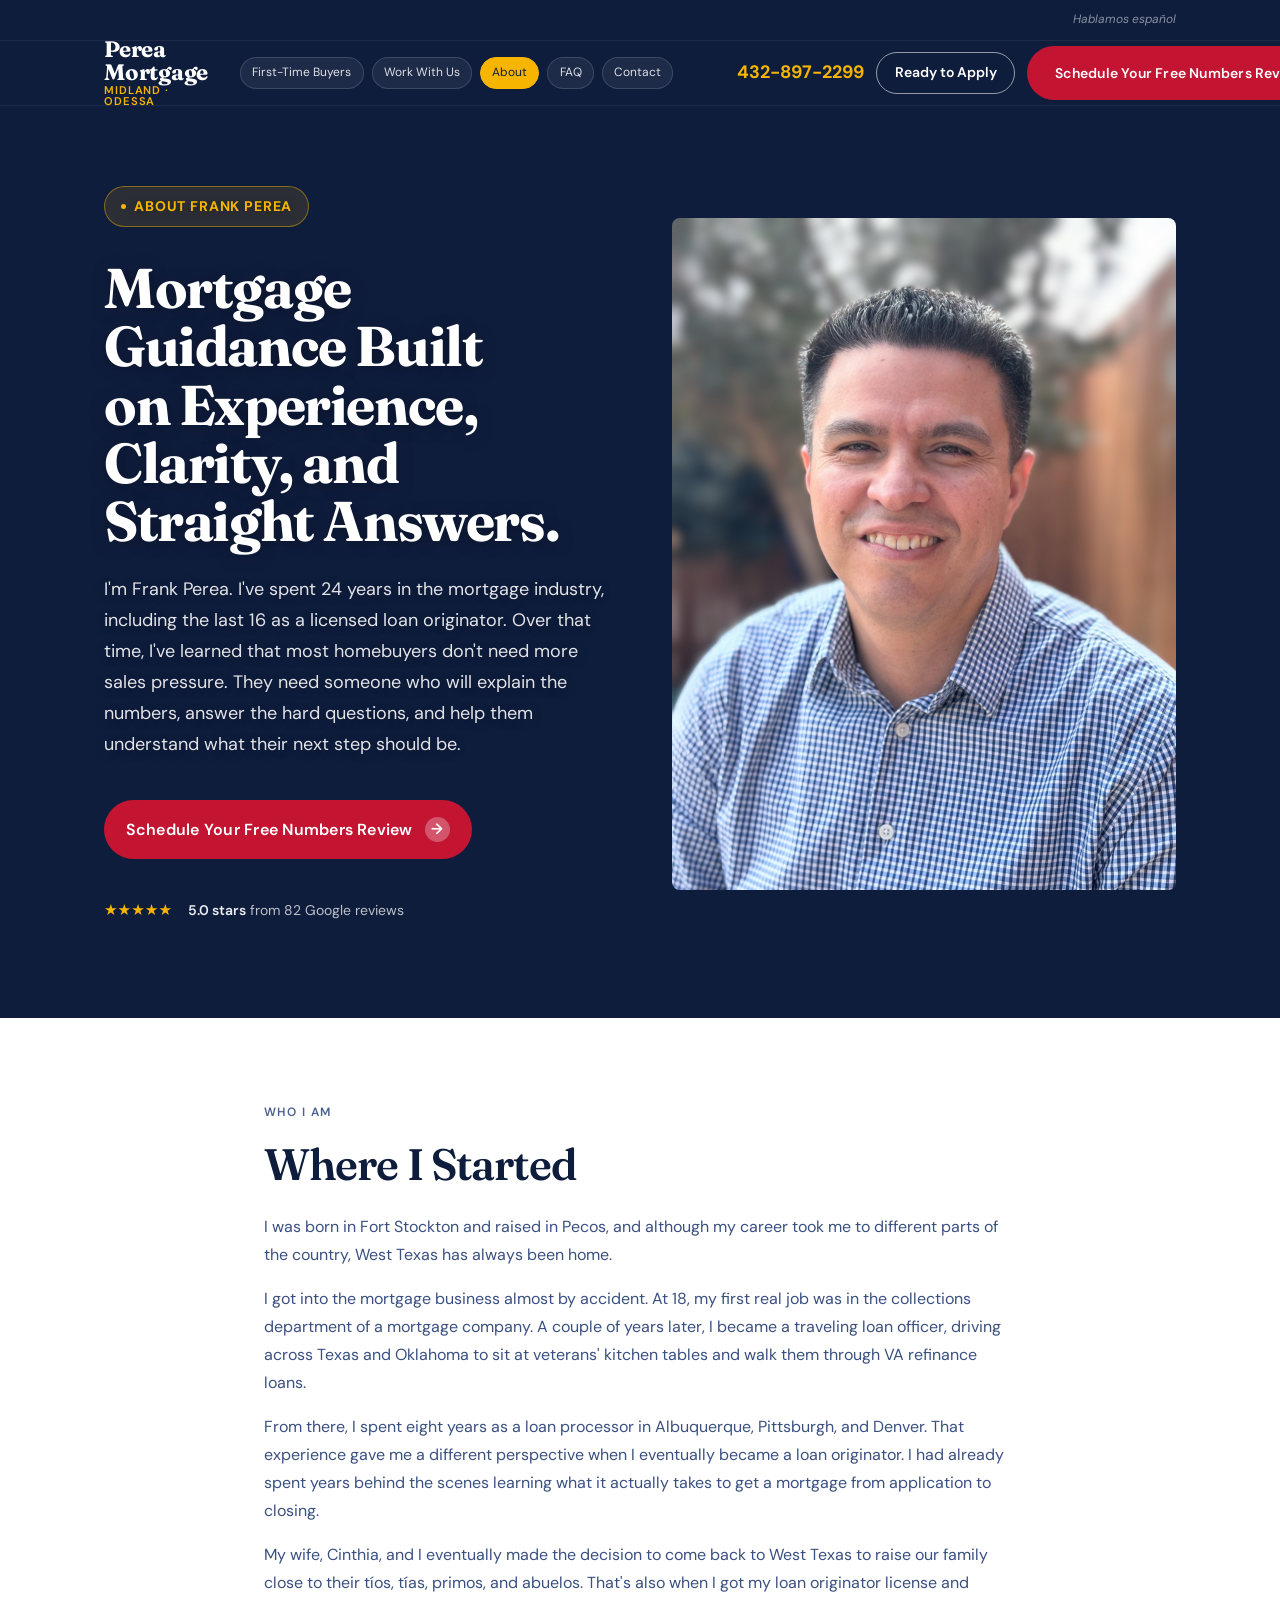
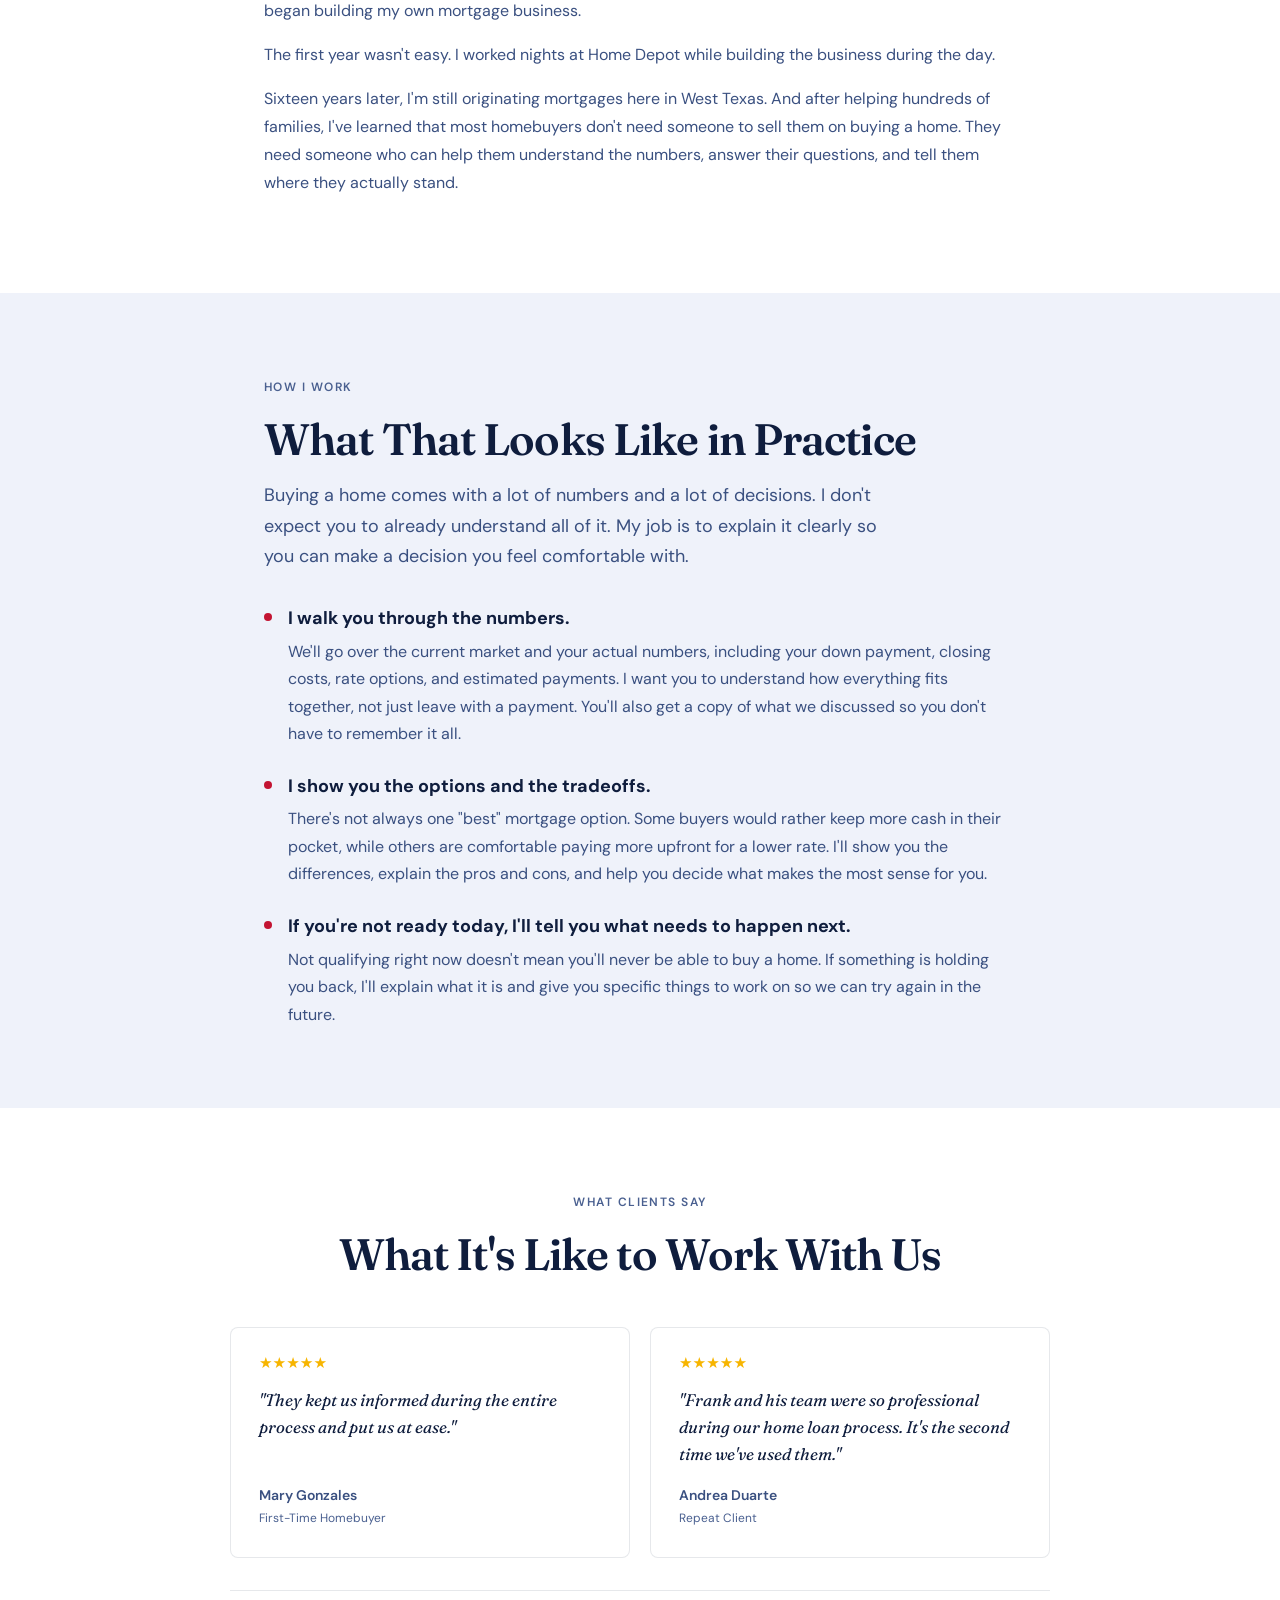
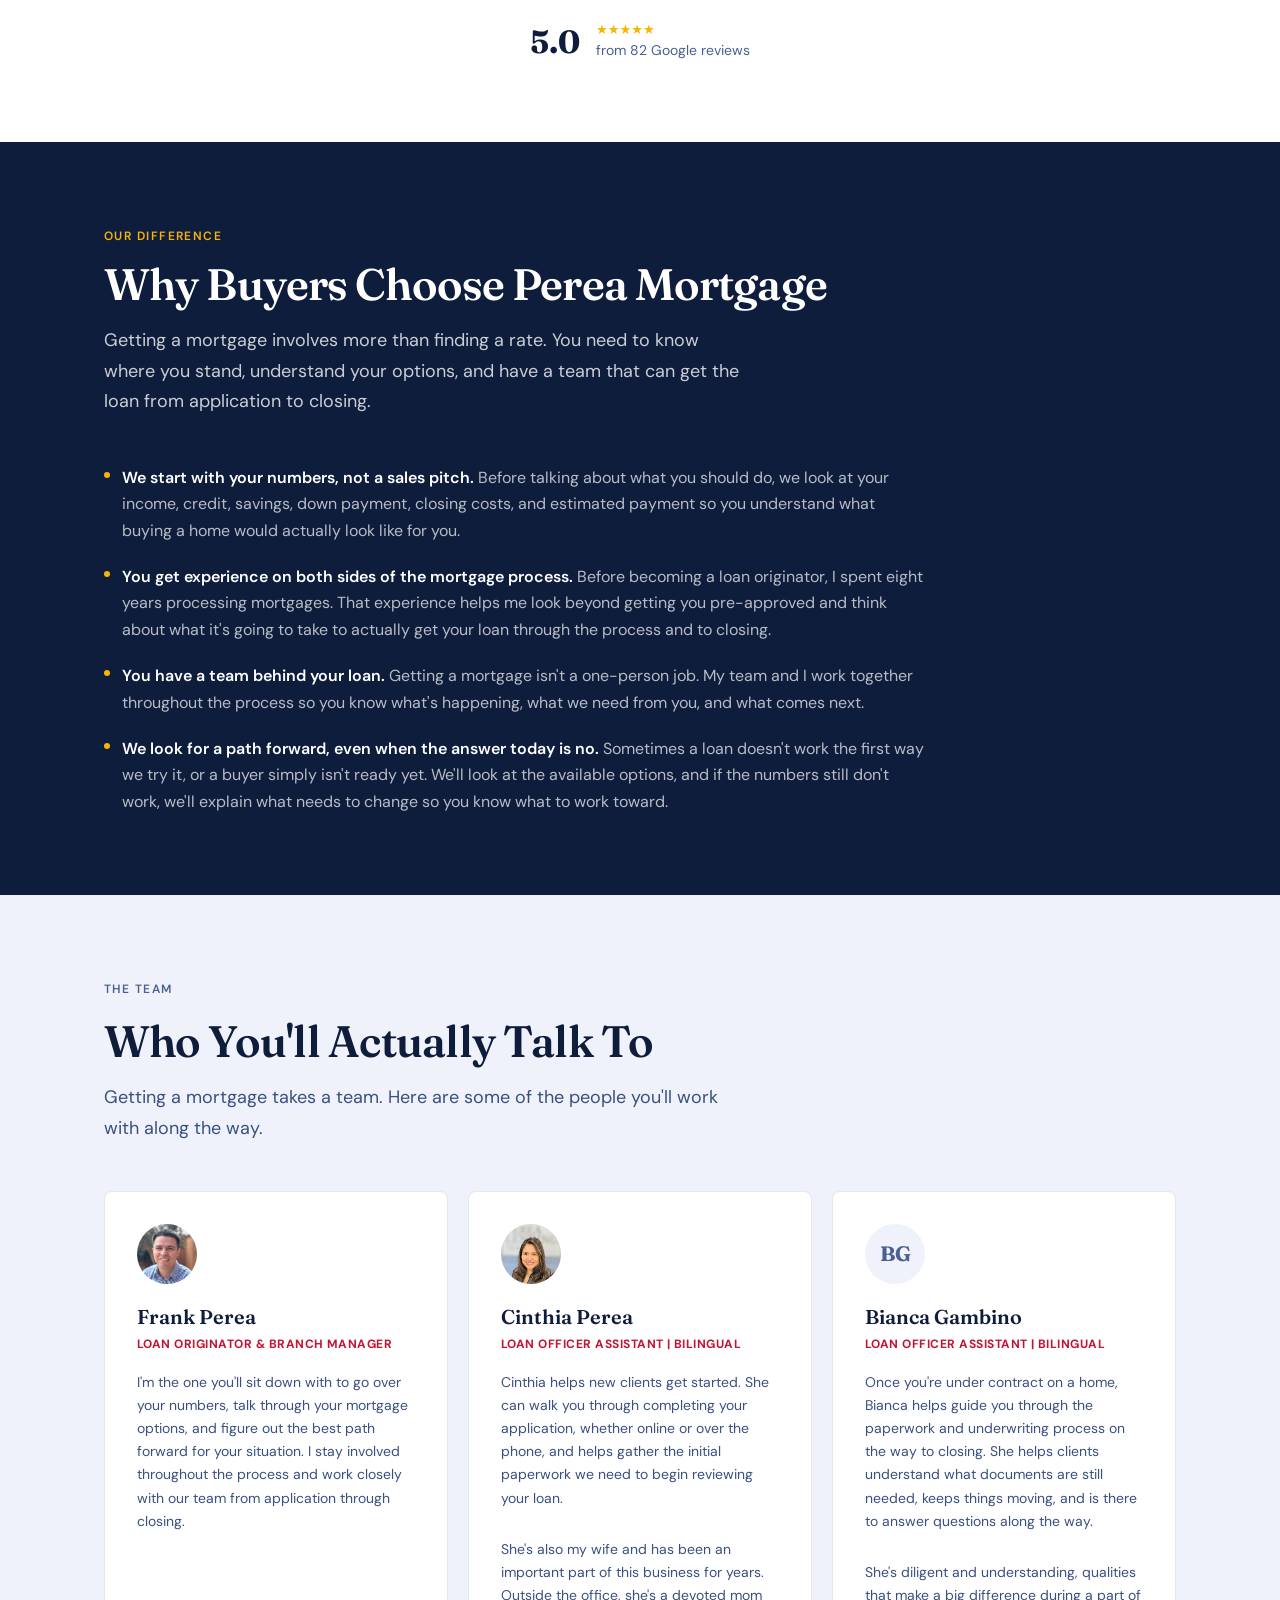
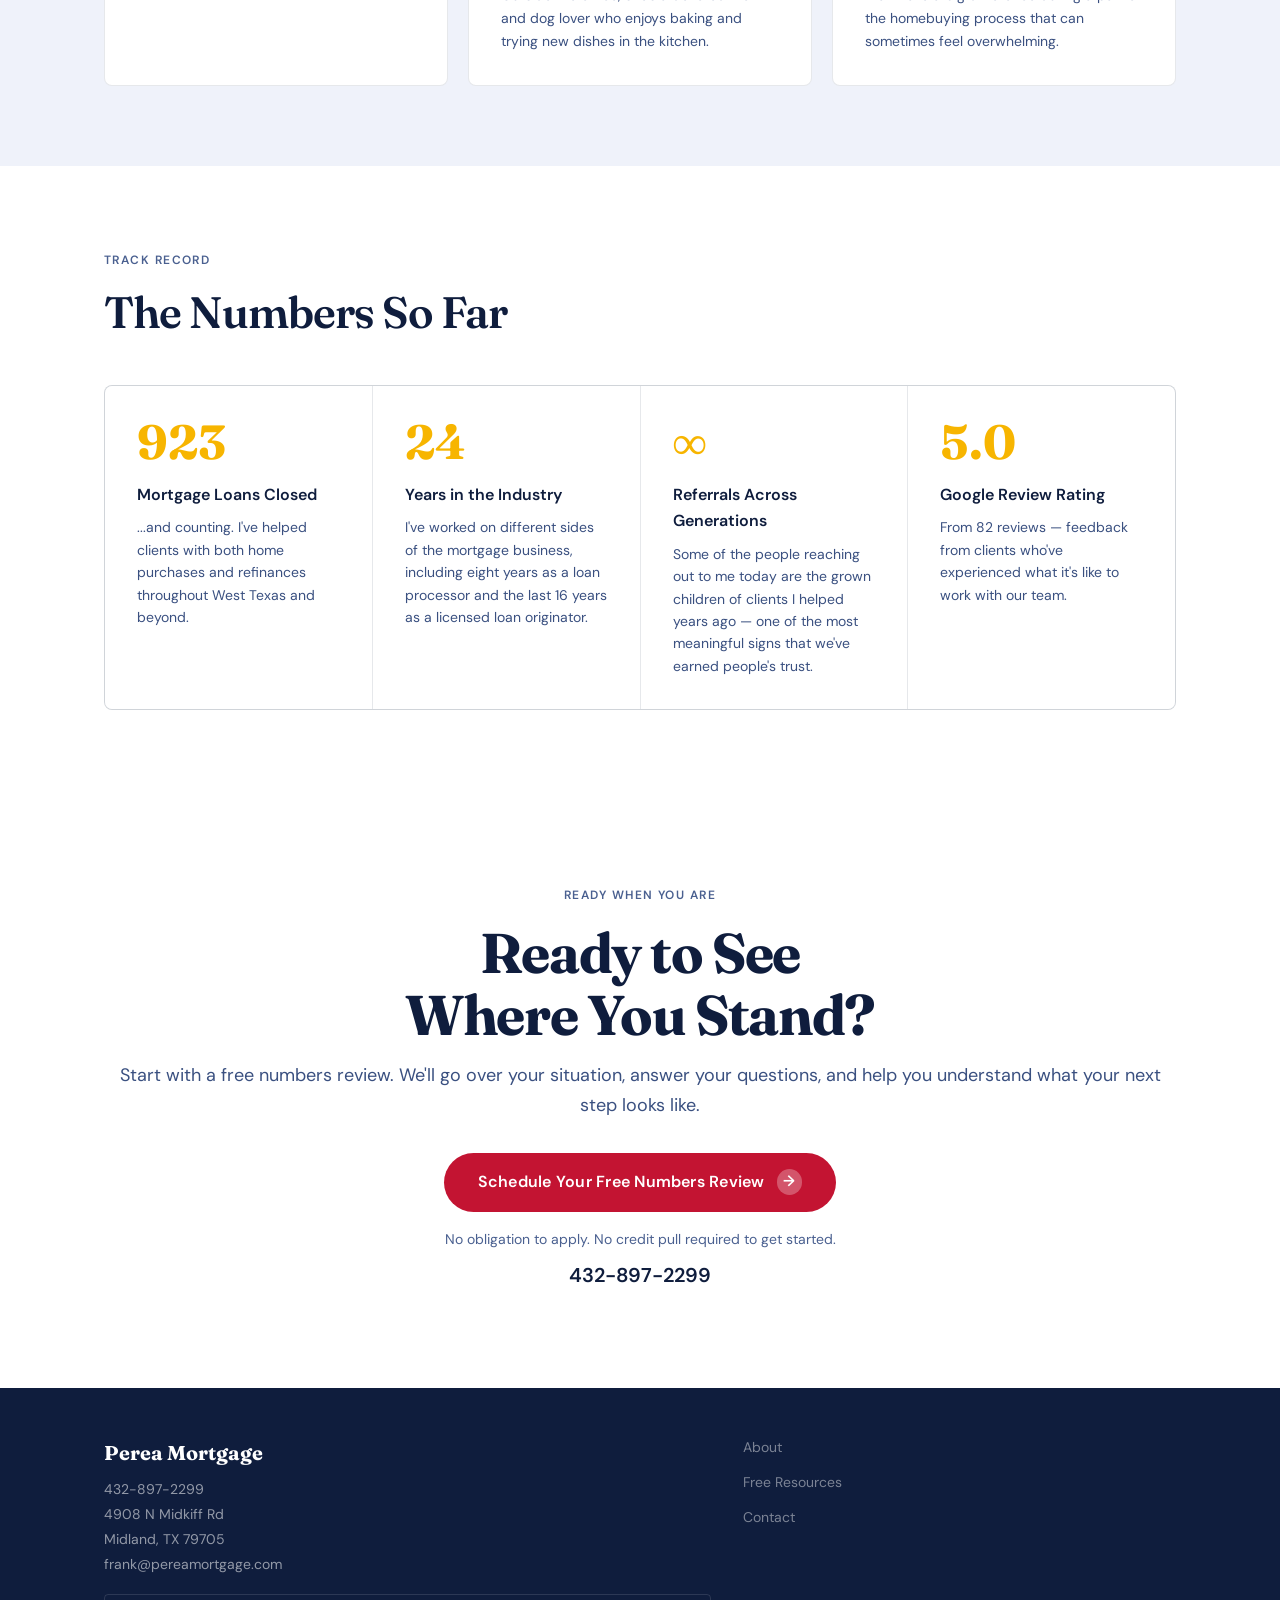
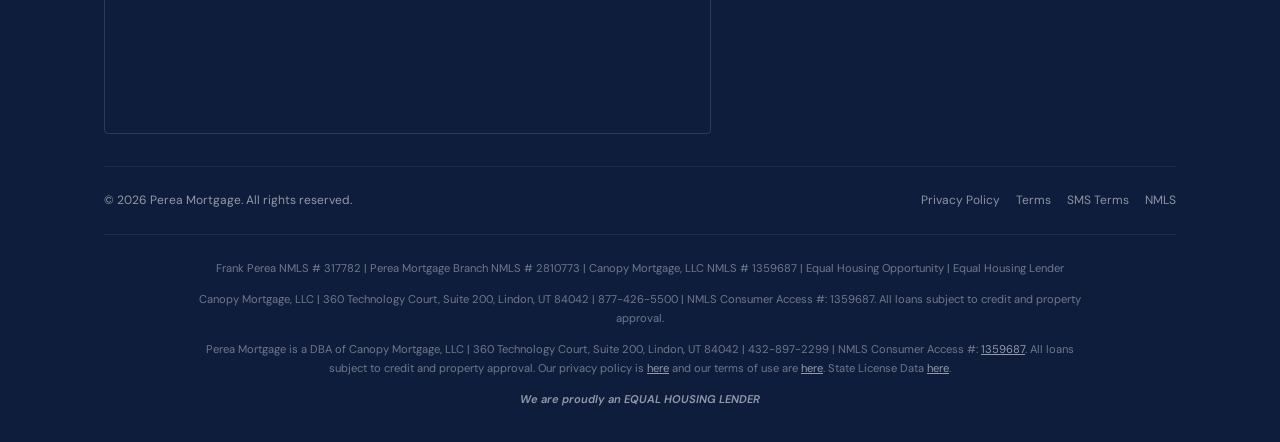
==== about.html @ f3a23421 "Add SMS Terms & Conditions page and footer link Co-Authored-By: Claude Sonnet 5.5 <noreply@anthropic" ====
<!DOCTYPE html>
<html lang="en">
<head>
  <meta charset="UTF-8">
  <meta name="viewport" content="width=device-width, initial-scale=1.0">
  <title>About Frank Perea — Perea Mortgage</title>
  <meta name="description" content="Meet Frank Perea, a West Texas loan originator with 24 years in the mortgage industry, helping first-time buyers understand their numbers and get to closing with confidence.">
  <meta property="og:type" content="website">
  <meta property="og:url" content="https://pereamortgage.com/about">
  <meta property="og:title" content="About Frank Perea — Perea Mortgage">
  <meta property="og:description" content="24 years in the mortgage industry. Meet the team behind Perea Mortgage and how we help West Texas homebuyers understand their numbers.">
  <meta property="og:image" content="https://pereamortgage.com/images/og-image.png">
  <link rel="icon" type="image/svg+xml" href="data:image/svg+xml;utf8,<svg xmlns='http://www.w3.org/2000/svg' viewBox='0 0 100 100'><rect width='100' height='100' rx='18' fill='%230F1D3D'/><text x='50' y='70' font-family='Georgia,serif' font-size='58' font-weight='700' fill='%23F7B500' text-anchor='middle'>P</text></svg>">
  <link rel="preconnect" href="https://fonts.googleapis.com">
  <link rel="preconnect" href="https://fonts.gstatic.com" crossorigin>
  <link href="https://fonts.googleapis.com/css2?family=Fraunces:ital,opsz,wght@0,9..144,400;0,9..144,600;0,9..144,700;1,9..144,300;1,9..144,400;1,9..144,600&family=DM+Sans:ital,opsz,wght@0,9..40,300;0,9..40,400;0,9..40,500;0,9..40,600;1,9..40,300;1,9..40,400&display=swap" rel="stylesheet">
  <link rel="stylesheet" href="styles.css">
</head>
<body>

  <!-- ========================================================
       TOPBAR
  ========================================================= -->
  <div class="topbar">
    <div class="rail topbar__inner">
      <span class="topbar__note">Hablamos español</span>
    </div>
  </div>

  <!-- ========================================================
       NAV
  ========================================================= -->
  <nav class="nav">
    <div class="rail">
      <div class="nav__inner">
        <div class="nav__left">
          <button class="nav__toggle" aria-label="Toggle menu" aria-expanded="false">☰</button>
          <a href="/" class="nav__brand">
            <span class="nav__name">Perea Mortgage</span>
            <span class="nav__tag">Midland · Odessa</span>
          </a>
        </div>
        <div class="nav__links">
          <a href="/#first-time" class="nav__link">First-Time Buyers</a>
          <a href="/#offer"      class="nav__link">Work With Us</a>
          <a href="/about"            class="nav__link" aria-current="page">About</a>
          <a href="/#faq"        class="nav__link">FAQ</a>
          <a href="/#contact"    class="nav__link">Contact</a>
        </div>
        <div class="nav__right">
          <a href="tel:4328972299" class="nav__phone">432-897-2299</a>
          <a href="https://canopymortgage.nanolos.com/loan-application/#/config/start?organization=FrankPerea2549" class="nav__apply" target="_blank" rel="noopener">Ready to Apply</a>
          <a href="/schedule" class="btn btn--primary"><span class="btn__text-full">Schedule Your Free Numbers Review</span><span class="btn__text-short">Schedule Now</span><span class="btn__arrow">→</span></a>
        </div>
      </div>
    </div>
  </nav>

  <!-- ========================================================
       ABOUT HERO
  ========================================================= -->
  <section class="hero">
    <div class="rail">
      <div class="about-grid">
        <div class="hero__inner" style="max-width:none">
          <div class="hero__flag">About Frank Perea</div>
          <h1 class="hero__headline" style="font-size:var(--fs-4xl)">
            Mortgage Guidance Built on Experience, Clarity, and Straight Answers.
          </h1>
          <p class="hero__sub" style="max-width:none">
            I'm Frank Perea. I've spent 24 years in the mortgage industry, including the last 16 as a licensed loan originator. Over that time, I've learned that most homebuyers don't need more sales pressure. They need someone who will explain the numbers, answer the hard questions, and help them understand what their next step should be.
          </p>
          <div class="hero__ctas">
            <a href="/schedule" class="btn btn--primary btn--lg">Schedule Your Free Numbers Review<span class="btn__arrow">→</span></a>
          </div>
          <div class="hero__trust">
            <div class="stars">★★★★★</div>
            <p class="hero__trust-copy"><strong>5.0 stars</strong> from 82 Google reviews</p>
          </div>
        </div>
        <div class="about-photo" style="aspect-ratio:3/4">
          <img src="images/frank-perea.jpg" alt="Frank Perea">
        </div>
      </div>
    </div>
  </section>

  <!-- ========================================================
       SECTION 1: WHERE I STARTED
  ========================================================= -->
  <section class="section">
    <div class="rail rail--narrow">
      <p class="eyebrow" style="margin-bottom:var(--sp-4)">Who I Am</p>
      <h2 class="sec-head" style="margin-bottom:var(--sp-6)">Where I Started</h2>
      <div class="about-text">
        <p>I was born in Fort Stockton and raised in Pecos, and although my career took me to different parts of the country, West Texas has always been home.</p>
        <p>I got into the mortgage business almost by accident. At 18, my first real job was in the collections department of a mortgage company. A couple of years later, I became a traveling loan officer, driving across Texas and Oklahoma to sit at veterans' kitchen tables and walk them through VA refinance loans.</p>
        <p>From there, I spent eight years as a loan processor in Albuquerque, Pittsburgh, and Denver. That experience gave me a different perspective when I eventually became a loan originator. I had already spent years behind the scenes learning what it actually takes to get a mortgage from application to closing.</p>
        <p>My wife, Cinthia, and I eventually made the decision to come back to West Texas to raise our family close to their tíos, tías, primos, and abuelos. That's also when I got my loan originator license and began building my own mortgage business.</p>
        <p>The first year wasn't easy. I worked nights at Home Depot while building the business during the day.</p>
        <p>Sixteen years later, I'm still originating mortgages here in West Texas. And after helping hundreds of families, I've learned that most homebuyers don't need someone to sell them on buying a home. They need someone who can help them understand the numbers, answer their questions, and tell them where they actually stand.</p>
      </div>
    </div>
  </section>

  <!-- ========================================================
       SECTION 2: WHAT THAT LOOKS LIKE IN PRACTICE
  ========================================================= -->
  <section class="section section--alt">
    <div class="rail rail--narrow">
      <p class="eyebrow" style="margin-bottom:var(--sp-4)">How I Work</p>
      <h2 class="sec-head">What That Looks Like in Practice</h2>
      <p class="sec-sub">Buying a home comes with a lot of numbers and a lot of decisions. I don't expect you to already understand all of it. My job is to explain it clearly so you can make a decision you feel comfortable with.</p>
      <div class="value-list">
        <div class="value-item">
          <div class="value-item__dot"></div>
          <div>
            <div class="value-item__title">I walk you through the numbers.</div>
            <p class="value-item__body">We'll go over the current market and your actual numbers, including your down payment, closing costs, rate options, and estimated payments. I want you to understand how everything fits together, not just leave with a payment. You'll also get a copy of what we discussed so you don't have to remember it all.</p>
          </div>
        </div>
        <div class="value-item">
          <div class="value-item__dot"></div>
          <div>
            <div class="value-item__title">I show you the options and the tradeoffs.</div>
            <p class="value-item__body">There's not always one "best" mortgage option. Some buyers would rather keep more cash in their pocket, while others are comfortable paying more upfront for a lower rate. I'll show you the differences, explain the pros and cons, and help you decide what makes the most sense for you.</p>
          </div>
        </div>
        <div class="value-item">
          <div class="value-item__dot"></div>
          <div>
            <div class="value-item__title">If you're not ready today, I'll tell you what needs to happen next.</div>
            <p class="value-item__body">Not qualifying right now doesn't mean you'll never be able to buy a home. If something is holding you back, I'll explain what it is and give you specific things to work on so we can try again in the future.</p>
          </div>
        </div>
      </div>
    </div>
  </section>

  <!-- ========================================================
       SECTION 3: SOCIAL PROOF
  ========================================================= -->
  <section class="section">
    <div class="rail">
      <div class="sec-header" style="text-align:center">
        <p class="eyebrow" style="margin-bottom:var(--sp-4)">What Clients Say</p>
        <h2 class="sec-head">What It's Like to Work With Us</h2>
      </div>
      <div class="reviews-grid" style="grid-template-columns:repeat(2,1fr); max-width:820px; margin:0 auto;">
        <div class="review-card">
          <div class="stars">★★★★★</div>
          <p class="review-card__quote">"They kept us informed during the entire process and put us at ease."</p>
          <div>
            <div class="review-card__name">Mary Gonzales</div>
            <div class="review-card__role">First-Time Homebuyer</div>
          </div>
        </div>
        <div class="review-card">
          <div class="stars">★★★★★</div>
          <p class="review-card__quote">"Frank and his team were so professional during our home loan process. It's the second time we've used them."</p>
          <div>
            <div class="review-card__name">Andrea Duarte</div>
            <div class="review-card__role">Repeat Client</div>
          </div>
        </div>
      </div>
      <div class="reviews-footer" style="justify-content:center; max-width:820px; margin-left:auto; margin-right:auto;">
        <div class="reviews-score">5.0</div>
        <div>
          <div class="stars" style="margin-bottom:3px;font-size:.82rem">★★★★★</div>
          <div class="reviews-label">from 82 Google reviews</div>
        </div>
      </div>
    </div>
  </section>

  <!-- ========================================================
       SECTION 4: WHY BUYERS CHOOSE PEREA MORTGAGE
  ========================================================= -->
  <section class="section section--deep">
    <div class="rail">
      <div class="sec-header">
        <p class="eyebrow eyebrow--gold" style="margin-bottom:var(--sp-3)">Our Difference</p>
        <h2 class="sec-head sec-head--light">Why Buyers Choose Perea Mortgage</h2>
        <p class="sec-sub sec-sub--light">Getting a mortgage involves more than finding a rate. You need to know where you stand, understand your options, and have a team that can get the loan from application to closing.</p>
      </div>
      <div class="gitems" style="max-width:820px">
        <div class="gitem">
          <div class="gitem__dot"></div>
          <p class="gitem__text"><strong>We start with your numbers, not a sales pitch.</strong> Before talking about what you should do, we look at your income, credit, savings, down payment, closing costs, and estimated payment so you understand what buying a home would actually look like for you.</p>
        </div>
        <div class="gitem">
          <div class="gitem__dot"></div>
          <p class="gitem__text"><strong>You get experience on both sides of the mortgage process.</strong> Before becoming a loan originator, I spent eight years processing mortgages. That experience helps me look beyond getting you pre-approved and think about what it's going to take to actually get your loan through the process and to closing.</p>
        </div>
        <div class="gitem">
          <div class="gitem__dot"></div>
          <p class="gitem__text"><strong>You have a team behind your loan.</strong> Getting a mortgage isn't a one-person job. My team and I work together throughout the process so you know what's happening, what we need from you, and what comes next.</p>
        </div>
        <div class="gitem">
          <div class="gitem__dot"></div>
          <p class="gitem__text"><strong>We look for a path forward, even when the answer today is no.</strong> Sometimes a loan doesn't work the first way we try it, or a buyer simply isn't ready yet. We'll look at the available options, and if the numbers still don't work, we'll explain what needs to change so you know what to work toward.</p>
        </div>
      </div>
    </div>
  </section>

  <!-- ========================================================
       SECTION 5: MEET THE TEAM
  ========================================================= -->
  <section class="section section--alt">
    <div class="rail">
      <div class="sec-header">
        <p class="eyebrow" style="margin-bottom:var(--sp-4)">The Team</p>
        <h2 class="sec-head">Who You'll Actually Talk To</h2>
        <p class="sec-sub">Getting a mortgage takes a team. Here are some of the people you'll work with along the way.</p>
      </div>
      <div class="team-grid">
        <div class="team-card">
          <div class="team-avatar"><img src="images/frank-perea.jpg" alt="Frank Perea"></div>
          <div>
            <div class="team-card__name">Frank Perea</div>
            <div class="team-card__role">Loan Originator &amp; Branch Manager</div>
          </div>
          <p class="team-card__bio">I'm the one you'll sit down with to go over your numbers, talk through your mortgage options, and figure out the best path forward for your situation. I stay involved throughout the process and work closely with our team from application through closing.</p>
        </div>
        <div class="team-card">
          <div class="team-avatar"><img src="images/cinthia-perea.jpg" alt="Cinthia Perea"></div>
          <div>
            <div class="team-card__name">Cinthia Perea</div>
            <div class="team-card__role">Loan Officer Assistant | Bilingual</div>
          </div>
          <p class="team-card__bio">Cinthia helps new clients get started. She can walk you through completing your application, whether online or over the phone, and helps gather the initial paperwork we need to begin reviewing your loan.</p>
          <p class="team-card__bio">She's also my wife and has been an important part of this business for years. Outside the office, she's a devoted mom and dog lover who enjoys baking and trying new dishes in the kitchen.</p>
        </div>
        <div class="team-card">
          <div class="team-avatar">BG</div>
          <div>
            <div class="team-card__name">Bianca Gambino</div>
            <div class="team-card__role">Loan Officer Assistant | Bilingual</div>
          </div>
          <p class="team-card__bio">Once you're under contract on a home, Bianca helps guide you through the paperwork and underwriting process on the way to closing. She helps clients understand what documents are still needed, keeps things moving, and is there to answer questions along the way.</p>
          <p class="team-card__bio">She's diligent and understanding, qualities that make a big difference during a part of the homebuying process that can sometimes feel overwhelming.</p>
        </div>
      </div>
    </div>
  </section>

  <!-- ========================================================
       SECTION 6: THE NUMBERS SO FAR
  ========================================================= -->
  <section class="section">
    <div class="rail">
      <div class="sec-header">
        <p class="eyebrow" style="margin-bottom:var(--sp-4)">Track Record</p>
        <h2 class="sec-head">The Numbers So Far</h2>
      </div>
      <div class="benefits-grid benefits-grid--4">
        <div class="benefit">
          <div class="benefit__num">923</div>
          <h3 class="benefit__title">Mortgage Loans Closed</h3>
          <p class="benefit__body">...and counting. I've helped clients with both home purchases and refinances throughout West Texas and beyond.</p>
        </div>
        <div class="benefit">
          <div class="benefit__num">24</div>
          <h3 class="benefit__title">Years in the Industry</h3>
          <p class="benefit__body">I've worked on different sides of the mortgage business, including eight years as a loan processor and the last 16 years as a licensed loan originator.</p>
        </div>
        <div class="benefit">
          <div class="benefit__num">∞</div>
          <h3 class="benefit__title">Referrals Across Generations</h3>
          <p class="benefit__body">Some of the people reaching out to me today are the grown children of clients I helped years ago — one of the most meaningful signs that we've earned people's trust.</p>
        </div>
        <div class="benefit">
          <div class="benefit__num">5.0</div>
          <h3 class="benefit__title">Google Review Rating</h3>
          <p class="benefit__body">From 82 reviews — feedback from clients who've experienced what it's like to work with our team.</p>
        </div>
      </div>
    </div>
  </section>

  <!-- ========================================================
       FINAL CTA
  ========================================================= -->
  <section class="final-cta" id="schedule">
    <div class="rail">
      <p class="eyebrow" style="margin-bottom:var(--sp-4);display:block;text-align:center">Ready When You Are</p>
      <h2 class="final-cta__head">Ready to See Where You Stand?</h2>
      <p class="final-cta__sub">Start with a free numbers review. We'll go over your situation, answer your questions, and help you understand what your next step looks like.</p>
      <a href="/schedule" class="btn btn--primary btn--lg">Schedule Your Free Numbers Review<span class="btn__arrow">→</span></a>
      <p class="final-cta__note">No obligation to apply. No credit pull required to get started.</p>
      <a href="tel:4328972299" class="final-cta__phone">432-897-2299</a>
    </div>
  </section>

  <!-- ========================================================
       FOOTER
  ========================================================= -->
  <footer class="footer" id="contact">
    <div class="rail">
      <div class="footer__top">
        <div>
          <div class="footer__logo">Perea Mortgage</div>
          <div class="footer__addr">
            <a href="tel:4328972299">432-897-2299</a><br>
            4908 N Midkiff Rd<br>
            Midland, TX 79705<br>
            <a href="mailto:frank@pereamortgage.com">frank@pereamortgage.com</a>
          </div>
          <div class="footer__map">
            <iframe src="https://www.google.com/maps/embed?pb=!1m18!1m12!1m3!1d3382.100028669285!2d-102.1306237!3d32.0394838!2m3!1f0!2f0!3f0!3m2!1i1024!2i768!4f13.1!3m3!1m2!1s0x86fbd9a359187da5%3A0xdb8682e7aff780e2!2sPerea%20Mortgage!5e0!3m2!1sen!2sus!4v1789484237851!5m2!1sen!2sus" loading="lazy" referrerpolicy="no-referrer-when-downgrade" title="Perea Mortgage office location"></iframe>
          </div>
        </div>
        <div class="footer__links">
          <a href="/about"            class="footer__link">About</a>
          <a href="/#worksheet"  class="footer__link">Free Resources</a>
          <a href="/#contact"    class="footer__link">Contact</a>
        </div>
      </div>
      <div class="footer__bottom">
        <p class="footer__copy">© 2026 Perea Mortgage. All rights reserved.</p>
        <div class="footer__legal">
          <a href="https://www.canopymortgage.com/privacy-policy/" target="_blank" rel="noopener">Privacy Policy</a>
          <a href="https://canopymortgage.com/terms-of-use/" target="_blank" rel="noopener">Terms</a>
          <a href="/sms-terms">SMS Terms</a>
          <a href="http://www.nmlsconsumeraccess.org/EntityDetails.aspx/COMPANY/1359687" target="_blank" rel="noopener">NMLS</a>
        </div>
      </div>
      <div class="footer__disclosure">
        <p>Frank Perea NMLS # 317782 | Perea Mortgage Branch NMLS # 2810773 | Canopy Mortgage, LLC NMLS # 1359687 | Equal Housing Opportunity | Equal Housing Lender</p>
        <p>Canopy Mortgage, LLC | 360 Technology Court, Suite 200, Lindon, UT 84042 | 877-426-5500 | NMLS Consumer Access #: 1359687. All loans subject to credit and property approval.</p>
        <p>Perea Mortgage is a DBA of Canopy Mortgage, LLC | 360 Technology Court, Suite 200, Lindon, UT 84042 | 432-897-2299 | NMLS Consumer Access #: <a href="http://www.nmlsconsumeraccess.org/EntityDetails.aspx/COMPANY/1359687" target="_blank" rel="noopener">1359687</a>. All loans subject to credit and property approval. Our privacy policy is <a href="https://www.canopymortgage.com/privacy-policy/" target="_blank" rel="noopener">here</a> and our terms of use are <a href="https://canopymortgage.com/terms-of-use/" target="_blank" rel="noopener">here</a>. State License Data <a href="http://www.canopymortgage.com/state-licenses/" target="_blank" rel="noopener">here</a>.</p>
        <p>We are proudly an EQUAL HOUSING LENDER</p>
      </div>
    </div>
  </footer>

  <script src="script.js"></script>

</body>
</html>
---- styles.css ----
/* =========================================================
   TOKENS
========================================================= */
:root {
  /* palette */
  --c-navy-deep:  #0F1D3D;
  --c-navy:       #1B2D5B;
  --c-navy-mid:   #2A4080;
  --c-red:        #C31432;
  --c-red-hover:  #A8112B;
  --c-gold:       #F7B500;
  --c-gold-dark:  #C99200;
  --c-white:      #FFFFFF;
  --c-ground:     #EFF2FA;   /* cool off-white — chosen */
  --c-ink:        #0F1D3D;
  --c-ink-mid:    #3A5080;
  --c-ink-soft:   #4A6090;

  /* semantic light */
  --bg:           var(--c-white);
  --bg-alt:       var(--c-ground);
  --bg-dark:      var(--c-navy);
  --bg-deep:      var(--c-navy-deep);
  --text:         var(--c-ink);
  --text-mid:     var(--c-ink-mid);
  --text-soft:    var(--c-ink-soft);
  --accent:       var(--c-red);
  --gold:         var(--c-gold);
  --border:       rgba(15, 29, 61, 0.10);

  /* type scale */
  --fs-xs:   0.75rem;
  --fs-sm:   0.875rem;
  --fs-base: 1rem;
  --fs-md:   1.125rem;
  --fs-lg:   1.25rem;
  --fs-xl:   1.5rem;
  --fs-2xl:  2rem;
  --fs-3xl:  clamp(1.85rem, 3.5vw, 2.75rem);
  --fs-4xl:  clamp(2.25rem, 4.5vw, 3.5rem);
  --fs-hero: clamp(3rem, 6vw, 5.25rem);

  /* space */
  --sp-1:  0.25rem;  --sp-2:  0.5rem;   --sp-3:  0.75rem;
  --sp-4:  1rem;     --sp-5:  1.25rem;  --sp-6:  1.5rem;
  --sp-8:  2rem;     --sp-10: 2.5rem;   --sp-12: 3rem;
  --sp-16: 4rem;     --sp-20: 5rem;     --sp-24: 6rem;

  /* layout */
  --rail:        1120px;
  --rail-narrow:  800px;
  --radius:       4px;
  --radius-lg:    8px;
}

/* dark – system */
@media (prefers-color-scheme: dark) {
  :root:not([data-theme="light"]) {
    --bg:        #09142A;
    --bg-alt:    #0F1D3D;
    --bg-dark:   #0A1628;
    --bg-deep:   #060E1F;
    --text:      #DCE6F5;
    --text-mid:  #8FA8CC;
    --text-soft: #7E9CC0;
    --accent:    #FF3355;  /* brighter red for contrast on dark grounds */
    --border:    rgba(180, 210, 255, 0.09);
  }
}

/* dark – explicit toggle */
:root[data-theme="dark"] {
  --bg:        #09142A;
  --bg-alt:    #0F1D3D;
  --bg-dark:   #0A1628;
  --bg-deep:   #060E1F;
  --text:      #DCE6F5;
  --text-mid:  #8FA8CC;
  --text-soft: #7E9CC0;
  --accent:    #FF3355;  /* brighter red for contrast on dark grounds */
  --border:    rgba(180, 210, 255, 0.09);
}

/* =========================================================
   RESET
========================================================= */
*, *::before, *::after { box-sizing: border-box; margin: 0; padding: 0; }
html { scroll-behavior: smooth; }
[id] { scroll-margin-top: 100px; }
body {
  background: var(--bg);
  color: var(--text);
  font-family: 'DM Sans', system-ui, -apple-system, sans-serif;
  font-size: var(--fs-base);
  line-height: 1.65;
  -webkit-font-smoothing: antialiased;
  overflow-x: hidden;
  overflow-anchor: none;
}
img { max-width: 100%; display: block; }
a { color: inherit; text-decoration: none; }
ul { list-style: none; }
button { font-family: inherit; cursor: pointer; }

/* =========================================================
   UTILITIES
========================================================= */
.rail {
  max-width: var(--rail);
  margin: 0 auto;
  padding-inline: var(--sp-6);
}
.rail--narrow { max-width: var(--rail-narrow); }

.eyebrow {
  display: inline-block;
  font-size: var(--fs-xs);
  font-weight: 600;
  letter-spacing: 0.12em;
  text-transform: uppercase;
  color: var(--text-soft);
}
.eyebrow--gold  { color: var(--c-gold); }
.eyebrow--light { color: rgba(255,255,255,0.55); }

/* =========================================================
   BUTTONS
========================================================= */
.btn {
  display: inline-flex;
  align-items: center;
  gap: var(--sp-3);
  padding: 0.875rem 1.75rem;
  border-radius: 100px;
  font-size: var(--fs-sm);
  font-weight: 600;
  letter-spacing: 0.015em;
  line-height: 1;
  border: none;
  white-space: nowrap;
  transition: opacity .15s, transform .15s, background .15s;
}
.btn:hover { opacity: .9; transform: translateY(-1px); }
.btn:active { transform: translateY(0); }

.btn--primary  { background: var(--c-red);   color: #fff; }
.btn--gold     { background: var(--c-gold);  color: var(--c-navy-deep); font-weight: 700; }
.btn--ghost    { background: rgba(255,255,255,.1); color: #fff; border: 1.5px solid rgba(255,255,255,.65); }
.btn--outline  { background: transparent; color: var(--accent); border: 1.5px solid var(--accent); }

.btn__arrow {
  display: inline-flex;
  align-items: center;
  justify-content: center;
  width: 1.6rem;
  height: 1.6rem;
  border-radius: 50%;
  flex-shrink: 0;
  font-size: 0.95rem;
  background: rgba(255,255,255,.28);
}
.btn--gold .btn__arrow { background: rgba(15,29,61,.16); }
.btn__text-short { display: none; }

.btn__icon {
  display: inline-flex;
  align-items: center;
  justify-content: center;
  width: 1.6rem;
  height: 1.6rem;
  border-radius: 50%;
  flex-shrink: 0;
  font-size: 0.85rem;
  background: rgba(255,255,255,.18);
  border: 1px solid rgba(255,255,255,.4);
}
.btn--lg       { padding: 1.05rem 2.1rem; font-size: var(--fs-base); }

/* =========================================================
   TOPBAR
========================================================= */
.topbar {
  background: var(--c-navy-deep);
  border-bottom: 1px solid rgba(255,255,255,.06);
}
.topbar__inner {
  display: flex;
  align-items: center;
  justify-content: flex-end;
  gap: var(--sp-5);
  height: 40px;
}
.topbar__note {
  font-size: var(--fs-xs);
  color: rgba(255,255,255,.5);
  font-style: italic;
}

/* =========================================================
   NAV
========================================================= */
.nav {
  position: sticky;
  top: 0;
  z-index: 100;
  background: var(--c-navy-deep);
  border-bottom: 1px solid rgba(255,255,255,.06);
}
.nav__inner {
  display: flex;
  align-items: center;
  justify-content: space-between;
  gap: var(--sp-8);
  height: 64px;
}
.nav__left { display: flex; align-items: center; gap: var(--sp-4); }
.nav__brand { display: flex; flex-direction: column; line-height: 1; gap: 2px; }
.nav__name  { font-family: 'Fraunces', Georgia, serif; font-size: 1.4rem; font-weight: 700; color: #fff; letter-spacing: -.01em; }
.nav__tag   { font-size: 0.7rem; font-weight: 600; color: var(--c-gold); letter-spacing: .08em; text-transform: uppercase; }

.nav__links {
  display: flex;
  align-items: center;
  gap: var(--sp-2);
  flex-shrink: 0;
}
.nav__link {
  font-size: var(--fs-xs);
  color: rgba(255,255,255,.85);
  padding: .35rem .7rem;
  border: 1px solid rgba(255,255,255,.14);
  background: rgba(255,255,255,.06);
  border-radius: 100px;
  white-space: nowrap;
  transition: color .15s, border-color .15s, background .15s;
}
.nav__link:hover {
  color: var(--c-navy-deep);
  border-color: var(--c-gold);
  background: var(--c-gold);
}
.nav__link[aria-current="page"] {
  color: var(--c-navy-deep);
  border-color: var(--c-gold);
  background: var(--c-gold);
}

.nav__right { display: flex; align-items: center; gap: var(--sp-3); flex-shrink: 0; }
.nav__phone {
  font-size: var(--fs-md);
  font-weight: 700;
  color: var(--c-gold);
  white-space: nowrap;
  margin-left: var(--sp-8);
  transition: color .15s;
}
.nav__phone:hover { color: #fff; }
.nav__apply {
  font-size: var(--fs-sm);
  color: #fff;
  font-weight: 600;
  padding: .5rem 1.1rem;
  border: 1.5px solid rgba(255,255,255,.55);
  background: transparent;
  border-radius: 100px;
  white-space: nowrap;
  transition: color .15s, border-color .15s, background .15s;
}
.nav__apply:hover {
  color: var(--c-navy-deep);
  border-color: var(--c-gold);
  background: var(--c-gold);
}

.nav__toggle {
  display: none;
  align-items: center;
  justify-content: center;
  width: 3rem;
  height: 3rem;
  border-radius: 50%;
  background: rgba(255,255,255,.08);
  border: 1px solid rgba(255,255,255,.18);
  color: #fff;
  font-size: 1.6rem;
  flex-shrink: 0;
  transition: background .15s, border-color .15s;
}
.nav__toggle:hover { background: rgba(255,255,255,.16); }

/* =========================================================
   HERO
========================================================= */
.hero {
  background: var(--c-navy-deep);
  color: #fff;
  padding: var(--sp-20) 0 var(--sp-24);
  position: relative;
  overflow: hidden;
}

.hero__bg {
  position: absolute;
  inset: 0;
  background: url('images/hero-house.jpg') center / cover no-repeat;
  z-index: 0;
}
.hero__overlay {
  position: absolute;
  inset: 0;
  background: linear-gradient(180deg, rgba(15,29,61,.74), rgba(15,29,61,.85));
  z-index: 0;
}

.hero__inner {
  position: relative;
  z-index: 1;
  max-width: 820px;
}

.hero__flag {
  display: inline-flex;
  align-items: center;
  gap: var(--sp-2);
  padding: .5rem 1rem;
  border: 1px solid rgba(247, 181, 0, .45);
  background: rgba(247, 181, 0, .12);
  border-radius: 100px;
  font-size: var(--fs-sm);
  font-weight: 700;
  letter-spacing: .06em;
  text-transform: uppercase;
  color: var(--c-gold);
  text-shadow: 0 1px 8px rgba(0,0,0,.25);
  margin-bottom: var(--sp-8);
}
.hero__flag::before {
  content: '';
  width: 5px; height: 5px;
  border-radius: 50%;
  background: var(--c-gold);
  flex-shrink: 0;
}

.hero__headline {
  font-family: 'Fraunces', Georgia, serif;
  font-size: var(--fs-hero);
  font-weight: 700;
  line-height: 1.04;
  letter-spacing: -.025em;
  text-wrap: balance;
  color: #fff;
  margin-bottom: var(--sp-6);
  text-shadow: 0 2px 16px rgba(0,0,0,.35);
}
.hero__headline em {
  font-style: italic;
  color: var(--c-gold);
}

.hero__sub {
  font-size: var(--fs-md);
  line-height: 1.72;
  color: rgba(255,255,255,.88);
  max-width: 610px;
  margin-bottom: var(--sp-10);
  text-shadow: 0 2px 12px rgba(0,0,0,.3);
}

.hero__ctas {
  display: flex;
  flex-wrap: wrap;
  gap: var(--sp-3);
  margin-bottom: var(--sp-10);
}
.hero__ctas .btn {
  width: 23rem;
  max-width: 100%;
  justify-content: center;
}

.hero__trust {
  display: flex;
  align-items: center;
  gap: var(--sp-4);
}
.stars { display: flex; gap: 2px; color: var(--c-gold); font-size: .95rem; line-height: 1; }
.hero__trust-copy { font-size: var(--fs-sm); color: rgba(255,255,255,.72); }
.hero__trust-copy strong { color: rgba(255,255,255,.92); font-weight: 600; }

/* =========================================================
   SECTION BASE
========================================================= */
.section { padding: var(--sp-20) 0; }
.section--alt  { background: var(--bg-alt); }
.section--dark { background: var(--c-navy);  color: #fff; }
.section--deep { background: var(--c-navy-deep); color: #fff; }

.sec-header { margin-bottom: var(--sp-12); }
.sec-head {
  font-family: 'Fraunces', Georgia, serif;
  font-size: var(--fs-3xl);
  font-weight: 600;
  line-height: 1.14;
  letter-spacing: -.02em;
  text-wrap: balance;
}
.sec-head--light { color: #fff; }
.sec-sub {
  font-size: var(--fs-md);
  color: var(--text-mid);
  margin-top: var(--sp-4);
  max-width: 640px;
  line-height: 1.7;
}
.sec-sub--light { color: rgba(255,255,255,.78); }

/* =========================================================
   REVIEWS
========================================================= */
.reviews-grid {
  display: grid;
  grid-template-columns: repeat(3,1fr);
  gap: var(--sp-5);
}
.review-card {
  background: var(--bg);
  border: 1px solid var(--border);
  border-radius: var(--radius-lg);
  padding: var(--sp-7, 1.75rem);
  display: flex;
  flex-direction: column;
  gap: var(--sp-4);
}
.review-card__quote {
  font-family: 'Fraunces', Georgia, serif;
  font-size: 1.05rem;
  font-style: italic;
  font-weight: 400;
  line-height: 1.6;
  color: var(--text);
  flex: 1;
}
.review-card__name { font-size: var(--fs-sm); font-weight: 600; color: var(--text-mid); }
.review-card__role { font-size: var(--fs-xs); color: var(--text-soft); margin-top: 2px; }

.reviews-footer {
  display: flex;
  align-items: center;
  gap: var(--sp-4);
  margin-top: var(--sp-8);
  padding-top: var(--sp-8);
  border-top: 1px solid var(--border);
}
.reviews-score {
  font-family: 'Fraunces', Georgia, serif;
  font-size: var(--fs-2xl);
  font-weight: 700;
  color: var(--text);
  line-height: 1;
}
.reviews-label { font-size: var(--fs-sm); color: var(--text-soft); margin-top: 3px; }

/* =========================================================
   PROBLEM
========================================================= */
.problem-grid {
  display: grid;
  grid-template-columns: 1fr 1fr;
  gap: var(--sp-16);
  align-items: start;
}
.problem-pull {
  font-family: 'Fraunces', Georgia, serif;
  font-size: clamp(.95rem, 2.5vw, 1.3rem);
  font-style: italic;
  font-weight: 400;
  color: var(--text-mid);
  line-height: 1.55;
  margin-bottom: var(--sp-6);
}
.problem-body {
  font-size: var(--fs-md);
  color: var(--text);
  line-height: 1.72;
  margin-bottom: var(--sp-6);
}
.problem-close {
  font-size: var(--fs-base);
  color: var(--text);
  line-height: 1.72;
}
.problem-close strong { color: var(--accent); }

.questions {
  display: flex;
  flex-direction: column;
  gap: var(--sp-2);
}
.question {
  display: flex;
  gap: var(--sp-3);
  align-items: flex-start;
  padding: var(--sp-4) var(--sp-5);
  background: var(--bg-alt);
  border-radius: var(--radius);
  font-size: var(--fs-md);
  font-weight: 600;
  line-height: 1.55;
  color: var(--text);
}
.question::before {
  content: '→';
  color: var(--accent);
  font-size: .85rem;
  font-weight: 700;
  flex-shrink: 0;
  margin-top: 1px;
}

.pull-testimonial {
  margin-top: var(--sp-8);
  padding: var(--sp-7, 1.75rem);
  background: var(--c-navy);
  border-radius: var(--radius-lg);
  color: #fff;
}
.pull-testimonial__q {
  font-family: 'Fraunces', Georgia, serif;
  font-size: var(--fs-lg);
  font-style: italic;
  font-weight: 400;
  line-height: 1.5;
  margin-bottom: var(--sp-3);
}
.pull-testimonial__name { font-size: var(--fs-sm); font-weight: 600; color: var(--c-gold); }
.pull-testimonial__role { font-size: var(--fs-xs); color: rgba(255,255,255,.65); }

/* =========================================================
   OFFER
========================================================= */
.offer-cards {
  display: grid;
  grid-template-columns: repeat(3,1fr);
  gap: var(--sp-5);
  margin-bottom: var(--sp-10);
}
.offer-card {
  background: rgba(255,255,255,.055);
  border: 1px solid rgba(255,255,255,.1);
  border-radius: var(--radius-lg);
  padding: var(--sp-8);
  display: flex;
  flex-direction: column;
  gap: var(--sp-4);
}
.offer-card--hi { border-color: rgba(247,181,0,.4); background: rgba(247,181,0,.045); }

.offer-card__icon {
  width: 42px; height: 42px;
  border-radius: var(--radius);
  background: var(--c-gold);
  display: flex; align-items: center; justify-content: center;
  font-size: 1.25rem;
}
.offer-card__title {
  font-family: 'Fraunces', Georgia, serif;
  font-size: var(--fs-xl);
  font-weight: 600;
  color: #fff;
  line-height: 1.2;
}
.offer-card__body {
  font-size: var(--fs-sm);
  color: rgba(255,255,255,.6);
  line-height: 1.65;
  flex: 1;
}

.section-cta { text-align: center; padding-top: var(--sp-4); }
.section-cta .note {
  font-size: var(--fs-sm);
  color: rgba(255,255,255,.62);
  margin-top: var(--sp-3);
}

/* =========================================================
   INLINE TESTIMONIAL
========================================================= */
.inline-t {
  display: flex;
  gap: var(--sp-5);
  align-items: flex-start;
  background: var(--bg-alt);
  border-radius: var(--radius-lg);
  padding: var(--sp-8);
}
.inline-t__mark {
  font-family: 'Fraunces', Georgia, serif;
  font-size: 3.5rem;
  color: var(--accent);
  line-height: .75;
  flex-shrink: 0;
  margin-top: .2rem;
}
.inline-t__q {
  font-family: 'Fraunces', Georgia, serif;
  font-size: var(--fs-lg);
  font-style: italic;
  font-weight: 400;
  line-height: 1.5;
  color: var(--text);
  margin-bottom: var(--sp-3);
}
.inline-t__by { font-size: var(--fs-sm); font-weight: 600; color: var(--text-mid); }

/* =========================================================
   BENEFITS
========================================================= */
.benefits-grid {
  display: grid;
  grid-template-columns: repeat(3,1fr);
  gap: 1px;
  background: var(--border);
  border: 1px solid var(--border);
  border-radius: var(--radius-lg);
  overflow: hidden;
}
.benefits-grid--4 { grid-template-columns: repeat(4,1fr); }
.benefit {
  background: var(--bg);
  padding: var(--sp-8);
}
.benefit__num {
  font-family: 'Fraunces', Georgia, serif;
  font-size: clamp(2rem, 4vw, 3rem);
  font-weight: 700;
  color: var(--c-gold);
  line-height: 1;
  margin-bottom: var(--sp-4);
}
.benefit__title { font-size: var(--fs-base); font-weight: 600; color: var(--text); margin-bottom: var(--sp-2); }
.benefit__body  { font-size: var(--fs-sm); color: var(--text-mid); line-height: 1.6; }

/* =========================================================
   USP
========================================================= */
.usp-grid {
  display: grid;
  grid-template-columns: 1fr 1fr;
  gap: var(--sp-16);
  align-items: center;
}
.usp-text .sec-head { margin-bottom: var(--sp-6); }
.usp-text p { font-size: var(--fs-md); color: var(--text-mid); line-height: 1.72; margin-bottom: var(--sp-5); }

.usp-stages { display: flex; flex-direction: column; gap: 2px; }
.usp-stage {
  display: flex;
  gap: var(--sp-4);
  align-items: flex-start;
  padding: var(--sp-5) var(--sp-6);
  border-radius: var(--radius);
  background: var(--bg-alt);
  transition: background .2s;
}
.usp-stage:hover { background: var(--c-ground, #dde3f0); }
.usp-stage__n {
  font-family: 'Fraunces', Georgia, serif;
  font-size: var(--fs-xl);
  font-weight: 700;
  color: var(--accent);
  line-height: 1;
  flex-shrink: 0;
  min-width: 26px;
}
.usp-stage__title { font-size: var(--fs-sm); font-weight: 600; color: var(--text); margin-bottom: 2px; }
.usp-stage__desc  { font-size: var(--fs-base); color: var(--text-mid); line-height: 1.6; }

/* =========================================================
   GUARANTEE
========================================================= */
.guarantee-grid {
  display: grid;
  grid-template-columns: 1fr 1fr;
  gap: var(--sp-6);
}
.gblock {
  background: rgba(255,255,255,.055);
  border: 1px solid rgba(255,255,255,.1);
  border-radius: var(--radius-lg);
  padding: var(--sp-8);
}
.gblock--hi { border-color: rgba(247,181,0,.45); background: rgba(247,181,0,.05); }
.gblock__title {
  font-family: 'Fraunces', Georgia, serif;
  font-size: var(--fs-xl);
  font-weight: 600;
  color: #fff;
  margin-bottom: var(--sp-6);
  padding-bottom: var(--sp-4);
  border-bottom: 1px solid rgba(255,255,255,.1);
}
.gitems { display: flex; flex-direction: column; gap: var(--sp-5); }
.gitem { display: flex; gap: var(--sp-3); align-items: flex-start; }
.gitem__dot { width: 6px; height: 6px; border-radius: 50%; background: var(--c-gold); margin-top: 7px; flex-shrink: 0; }
.gitem__text { font-size: var(--fs-base); color: rgba(255,255,255,.7); line-height: 1.65; }
.gitem__text strong { color: #fff; font-weight: 600; }

/* =========================================================
   ABOUT
========================================================= */
.about-grid {
  display: grid;
  grid-template-columns: minmax(0, 1fr) minmax(0, 1fr);
  gap: var(--sp-16);
  align-items: center;
}
.about-grid > * { min-width: 0; }
.about-photo {
  background: var(--c-navy);
  border-radius: var(--radius-lg);
  aspect-ratio: 4/3;
  display: flex;
  align-items: center;
  justify-content: center;
  flex-direction: column;
  gap: var(--sp-3);
  color: rgba(255,255,255,.25);
  overflow: hidden;
}
.about-photo__label { font-size: var(--fs-sm); text-align: center; }
.about-photo img { width: 100%; height: 100%; object-fit: cover; object-position: center 15%; display: block; }
.about-photo--split { display: grid; grid-template-columns: 1fr 1fr; gap: 2px; }
.about-photo--split .about-photo__cell { width: 100%; height: 100%; overflow: hidden; }
.about-photo--split .about-photo__cell img { width: 100%; height: 100%; object-fit: cover; object-position: center 15%; display: block; }

.about-text .sec-head { margin-bottom: var(--sp-5); }
.about-text p { font-size: var(--fs-base); color: var(--text-mid); line-height: 1.75; margin-bottom: var(--sp-4); }

.chips { display: flex; flex-wrap: wrap; gap: var(--sp-2); margin: var(--sp-4) 0 var(--sp-6); }
.chip {
  padding: .35rem .875rem;
  background: var(--bg-alt);
  border-radius: 100px;
  font-size: var(--fs-sm);
  font-weight: 600;
  color: var(--text);
  border: 1px solid var(--border);
}

/* =========================================================
   VALUES LIST
========================================================= */
.value-list { display: flex; flex-direction: column; gap: var(--sp-6); margin-top: var(--sp-8); }
.value-item { display: flex; gap: var(--sp-4); align-items: flex-start; }
.value-item__dot { width: 8px; height: 8px; border-radius: 50%; background: var(--accent); margin-top: 9px; flex-shrink: 0; }
.value-item__title { font-size: var(--fs-md); font-weight: 700; color: var(--text); margin-bottom: 4px; }
.value-item__body { font-size: var(--fs-base); color: var(--text-mid); line-height: 1.72; }

/* =========================================================
   TEAM
========================================================= */
.team-grid {
  display: grid;
  grid-template-columns: repeat(3,1fr);
  gap: var(--sp-5);
}
.team-card {
  background: var(--bg);
  border: 1px solid var(--border);
  border-radius: var(--radius-lg);
  padding: var(--sp-8);
  display: flex;
  flex-direction: column;
  gap: var(--sp-4);
}
.team-avatar {
  width: 60px;
  height: 60px;
  border-radius: 50%;
  background: var(--bg-alt);
  display: flex;
  align-items: center;
  justify-content: center;
  color: var(--text-soft);
  font-family: 'Fraunces', Georgia, serif;
  font-size: 1.3rem;
  font-weight: 700;
  overflow: hidden;
}
.team-avatar img { width: 100%; height: 100%; object-fit: cover; object-position: center 15%; }
.team-card__name { font-family: 'Fraunces', Georgia, serif; font-size: var(--fs-lg); font-weight: 600; color: var(--text); }
.team-card__role { font-size: var(--fs-xs); font-weight: 700; color: var(--accent); text-transform: uppercase; letter-spacing: .04em; margin-top: 2px; }
.team-card__bio { font-size: var(--fs-sm); color: var(--text-mid); line-height: 1.65; }
.team-card__bio + .team-card__bio { margin-top: var(--sp-3); }

/* =========================================================
   PROCESS
========================================================= */
.process-row {
  display: grid;
  grid-template-columns: repeat(4,1fr);
  gap: 0;
  position: relative;
  margin-bottom: var(--sp-12);
}
.process-row::before {
  content: '';
  position: absolute;
  top: 23px;
  left: calc(12.5% + 23px);
  right: calc(12.5% + 23px);
  height: 2px;
  background: rgba(255,255,255,.15);
}
.process-step { position: relative; padding: 0 var(--sp-4); text-align: center; }
.process-step__num {
  width: 46px; height: 46px;
  border-radius: 50%;
  background: var(--c-red);
  color: #fff;
  font-family: 'Fraunces', Georgia, serif;
  font-size: var(--fs-lg);
  font-weight: 700;
  display: flex;
  align-items: center;
  justify-content: center;
  margin: 0 auto var(--sp-5);
  position: relative;
  z-index: 1;
}
.process-step__title { font-size: var(--fs-base); font-weight: 600; color: #fff; margin-bottom: var(--sp-2); }
.process-step__desc  { font-size: var(--fs-base); color: rgba(255,255,255,.6); line-height: 1.6; }

/* =========================================================
   FAQ
========================================================= */
.faq { display: flex; flex-direction: column; }
.faq-item { border-bottom: 1px solid var(--border); }
.faq-item:first-child { border-top: 1px solid var(--border); }
.faq-q {
  display: flex;
  justify-content: space-between;
  align-items: center;
  gap: var(--sp-4);
  padding: var(--sp-5) 0;
  font-size: var(--fs-base);
  font-weight: 500;
  color: var(--text);
  cursor: pointer;
  user-select: none;
  transition: color .15s;
}
.faq-q:hover { color: var(--accent); }
.faq-toggle {
  width: 24px; height: 24px;
  border-radius: 50%;
  background: var(--bg-alt);
  display: flex; align-items: center; justify-content: center;
  flex-shrink: 0;
  font-size: 1.1rem;
  color: var(--text-soft);
  transition: transform .2s, background .2s, color .2s;
}
.faq-item.open .faq-toggle { transform: rotate(45deg); background: var(--accent); color: #fff; }
.faq-a {
  display: grid;
  grid-template-rows: 0fr;
  transition: grid-template-rows .3s ease;
}
.faq-item.open .faq-a { grid-template-rows: 1fr; }
.faq-a__body {
  overflow: hidden;
  font-size: var(--fs-sm);
  color: var(--text-mid);
  line-height: 1.7;
  padding-bottom: 0;
  transition: padding-bottom .3s;
}
.faq-item.open .faq-a__body { padding-bottom: var(--sp-5); }

/* =========================================================
   LEAD MAGNET
========================================================= */
.lead-grid {
  display: grid;
  grid-template-columns: 1fr auto;
  gap: var(--sp-12);
  align-items: center;
}
.lead-head {
  font-family: 'Fraunces', Georgia, serif;
  font-size: var(--fs-3xl);
  font-weight: 600;
  color: #fff;
  line-height: 1.18;
  margin-bottom: var(--sp-3);
}
.lead-sub { font-size: var(--fs-md); color: rgba(255,255,255,.6); }
.lead-form { display: flex; gap: var(--sp-2); flex-shrink: 0; }
.lead-input {
  padding: .875rem 1.2rem;
  border: 1px solid rgba(255,255,255,.2);
  border-radius: var(--radius);
  background: rgba(255,255,255,.08);
  color: #fff;
  font-family: 'DM Sans', sans-serif;
  font-size: var(--fs-sm);
  width: 270px;
  outline: none;
  transition: border-color .2s;
}
.lead-input::placeholder { color: rgba(255,255,255,.32); }
.lead-input:focus { border-color: var(--c-gold); }

/* =========================================================
   FINAL CTA
========================================================= */
.final-cta { padding: var(--sp-24) 0; text-align: center; background: var(--bg); }
.final-cta__head {
  font-family: 'Fraunces', Georgia, serif;
  font-size: var(--fs-4xl);
  font-weight: 700;
  color: var(--text);
  line-height: 1.1;
  letter-spacing: -.025em;
  text-wrap: balance;
  max-width: 680px;
  margin: 0 auto var(--sp-4);
}
.final-cta__sub { font-size: var(--fs-md); color: var(--text-mid); margin-bottom: var(--sp-8); }
.final-cta__note { font-size: var(--fs-sm); color: var(--text-soft); margin-top: var(--sp-4); }
.final-cta__phone { font-size: var(--fs-lg); font-weight: 600; color: var(--text); margin-top: var(--sp-2); display: block; }
.final-cta__es { font-size: var(--fs-sm); color: var(--text-soft); font-style: italic; margin-top: var(--sp-2); }

/* =========================================================
   FOOTER
========================================================= */
.footer {
  background: var(--c-navy-deep);
  padding: var(--sp-12) 0 var(--sp-8);
  color: rgba(255,255,255,.55);
}
.footer__top {
  display: grid;
  grid-template-columns: 1.4fr 1fr;
  gap: var(--sp-8);
  padding-bottom: var(--sp-8);
  border-bottom: 1px solid rgba(255,255,255,.07);
  margin-bottom: var(--sp-6);
}
.footer__logo { font-family: 'Fraunces', Georgia, serif; font-size: var(--fs-lg); font-weight: 700; color: #fff; margin-bottom: var(--sp-2); }
.footer__addr { font-size: var(--fs-sm); line-height: 1.8; }
.footer__map {
  width: 100%;
  height: 140px;
  margin-top: var(--sp-4);
  border: 1px solid rgba(255,255,255,.12);
  border-radius: var(--radius);
  overflow: hidden;
}
.footer__map iframe { width: 100%; height: 100%; border: 0; display: block; }
.footer__links { display: flex; flex-direction: column; gap: var(--sp-3); }
.footer__link { font-size: var(--fs-sm); color: rgba(255,255,255,.45); transition: color .15s; }
.footer__link:hover { color: #fff; }
.footer__contact { font-size: var(--fs-sm); line-height: 2; }
.footer__contact a { color: rgba(255,255,255,.65); transition: color .15s; }
.footer__contact a:hover { color: #fff; }
.footer__bottom {
  display: flex;
  justify-content: space-between;
  align-items: center;
  flex-wrap: wrap;
  gap: var(--sp-3);
}
.footer__copy { font-size: var(--fs-xs); }
.footer__legal { display: flex; gap: var(--sp-4); flex-wrap: wrap; }
.footer__legal a { font-size: var(--fs-xs); color: rgba(255,255,255,.52); }
.footer__legal a:hover { color: rgba(255,255,255,.8); }

.footer__disclosure {
  margin-top: var(--sp-6);
  padding-top: var(--sp-6);
  border-top: 1px solid rgba(255,255,255,.07);
  text-align: center;
}
.footer__disclosure p {
  font-size: 0.7rem;
  line-height: 1.7;
  color: rgba(255,255,255,.4);
  max-width: 900px;
  margin: 0 auto var(--sp-3);
}
.footer__disclosure p:last-child { margin-bottom: 0; font-style: italic; font-weight: 600; color: rgba(255,255,255,.55); }
.footer__disclosure a { color: rgba(255,255,255,.55); text-decoration: underline; }
.footer__disclosure a:hover { color: #fff; }

/* =========================================================
   BLOG
========================================================= */
.blog-grid {
  display: grid;
  grid-template-columns: repeat(3,1fr);
  gap: var(--sp-6);
}
.blog-card {
  background: var(--bg);
  border: 1px solid var(--border);
  border-radius: var(--radius-lg);
  overflow: hidden;
  display: flex;
  flex-direction: column;
  transition: transform .15s, box-shadow .15s;
}
.blog-card:hover { transform: translateY(-2px); box-shadow: 0 8px 24px rgba(15,29,61,.08); }
.blog-card__image {
  aspect-ratio: 16/10;
  background: var(--bg-alt);
  display: flex;
  align-items: center;
  justify-content: center;
}
.blog-card__image-label { font-size: var(--fs-xs); color: var(--text-soft); }
.blog-card__body {
  padding: var(--sp-6);
  display: flex;
  flex-direction: column;
  gap: var(--sp-2);
  flex: 1;
}
.blog-card__category {
  font-size: var(--fs-xs);
  font-weight: 700;
  color: var(--accent);
  text-transform: uppercase;
  letter-spacing: .04em;
}
.blog-card__title {
  font-family: 'Fraunces', Georgia, serif;
  font-size: var(--fs-lg);
  font-weight: 600;
  color: var(--text);
  line-height: 1.3;
  margin-bottom: var(--sp-1);
}
.blog-card__excerpt {
  font-size: var(--fs-sm);
  color: var(--text-mid);
  line-height: 1.6;
  flex: 1;
}
.blog-card__meta {
  font-size: var(--fs-xs);
  color: var(--text-soft);
  margin-top: var(--sp-3);
  padding-top: var(--sp-3);
  border-top: 1px solid var(--border);
}

/* =========================================================
   CONTACT FORM
========================================================= */
.contact-form__row {
  display: grid;
  grid-template-columns: 1fr 1fr;
  gap: var(--sp-5);
}
.form-field {
  display: flex;
  flex-direction: column;
  gap: .4rem;
  margin-bottom: var(--sp-5);
}
.form-field label {
  font-size: var(--fs-sm);
  font-weight: 600;
  color: var(--text);
}
.form-field input,
.form-field textarea {
  padding: .75rem 1rem;
  border: 1px solid var(--border);
  border-radius: var(--radius);
  background: var(--bg);
  color: var(--text);
  font-family: 'DM Sans', sans-serif;
  font-size: var(--fs-sm);
  outline: none;
  transition: border-color .15s;
}
.form-field input:focus,
.form-field textarea:focus { border-color: var(--accent); }
.form-field textarea { resize: vertical; }

/* =========================================================
   DIVIDER RULE
========================================================= */
.rule { border: none; border-top: 1px solid var(--border); margin: 0; }

/* =========================================================
   RESPONSIVE
========================================================= */
@media (max-width: 900px) {
  .nav__toggle { display: inline-flex; }
  .nav__links {
    display: none;
    position: absolute;
    top: 100%;
    left: 0;
    right: 0;
    flex-direction: column;
    align-items: stretch;
    gap: var(--sp-2);
    background: var(--c-navy-deep);
    padding: var(--sp-4) var(--sp-6) var(--sp-6);
    border-top: 1px solid rgba(255,255,255,.08);
    border-bottom: 1px solid rgba(255,255,255,.08);
  }
  .nav__links.open { display: flex; }
  .nav__link { text-align: center; padding: .75rem 1rem; font-size: var(--fs-sm); }
  .nav__apply { display: none; }
  .contact-form__row { grid-template-columns: 1fr; }
  .reviews-grid   { grid-template-columns: 1fr; }
  .problem-grid   { grid-template-columns: 1fr; gap: var(--sp-10); }
  .offer-cards    { grid-template-columns: 1fr; }
  .benefits-grid  { grid-template-columns: 1fr 1fr; }
  .benefits-grid--4 { grid-template-columns: 1fr 1fr; }
  .usp-grid       { grid-template-columns: 1fr; }
  .guarantee-grid { grid-template-columns: 1fr; }
  .about-grid     { grid-template-columns: 1fr; }
  .calendar-iframe { min-height: 500px !important; }
  .team-grid      { grid-template-columns: 1fr; }
  .blog-grid      { grid-template-columns: 1fr 1fr; }
  .process-row    { grid-template-columns: 1fr 1fr; }
  .process-row::before { display: none; }
  .lead-grid      { grid-template-columns: 1fr; }
  .lead-form      { flex-direction: column; }
  .lead-input     { width: 100%; }
  .footer__top    { grid-template-columns: 1fr; }
  .footer__bottom { flex-direction: column; text-align: center; }
}

@media (max-width: 540px) {
  .benefits-grid    { grid-template-columns: 1fr; }
  .benefits-grid--4 { grid-template-columns: 1fr; }
  .blog-grid        { grid-template-columns: 1fr; }
  .process-row      { grid-template-columns: 1fr; }
  .hero__ctas       { flex-direction: column; }
  .btn              { white-space: normal; text-align: center; }
  .nav__inner       { height: auto; padding-block: var(--sp-3); flex-wrap: wrap; row-gap: var(--sp-3); }
  .nav__right       { margin-left: auto; }
  .nav__phone       { display: none; }
  .nav__right .btn  {
    font-size: var(--fs-sm);
    padding: .5rem .8rem;
    white-space: nowrap;
    border-radius: var(--radius);
  }
  .nav__right .btn__text-full  { display: none; }
  .nav__right .btn__text-short { display: inline; }
  .nav__links.open .nav__link {
    font-size: var(--fs-base);
    padding: 1rem 1.25rem;
  }
}

/* =========================================================
   ACCESSIBILITY
========================================================= */
:focus-visible { outline: 2px solid var(--c-gold); outline-offset: 3px; }

@media (prefers-reduced-motion: reduce) {
  *, *::before, *::after { transition: none !important; animation: none !important; }
}
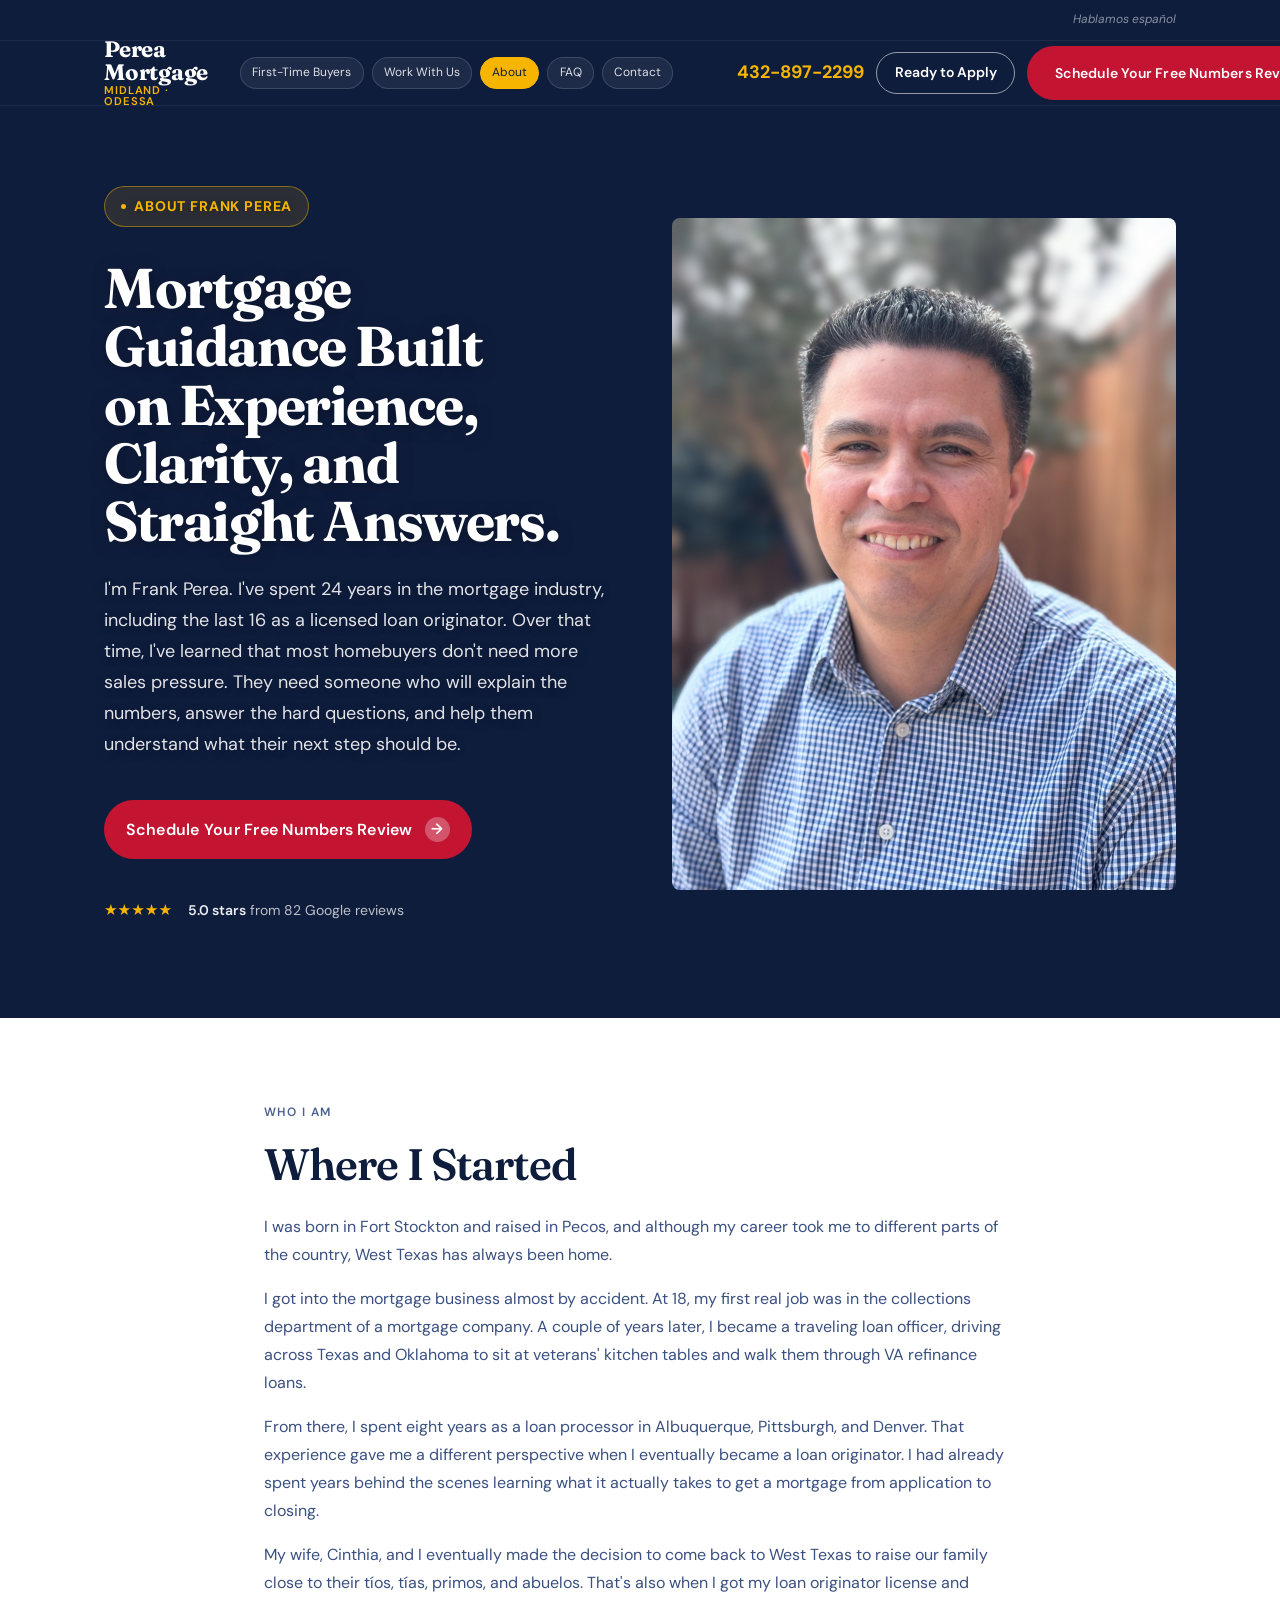
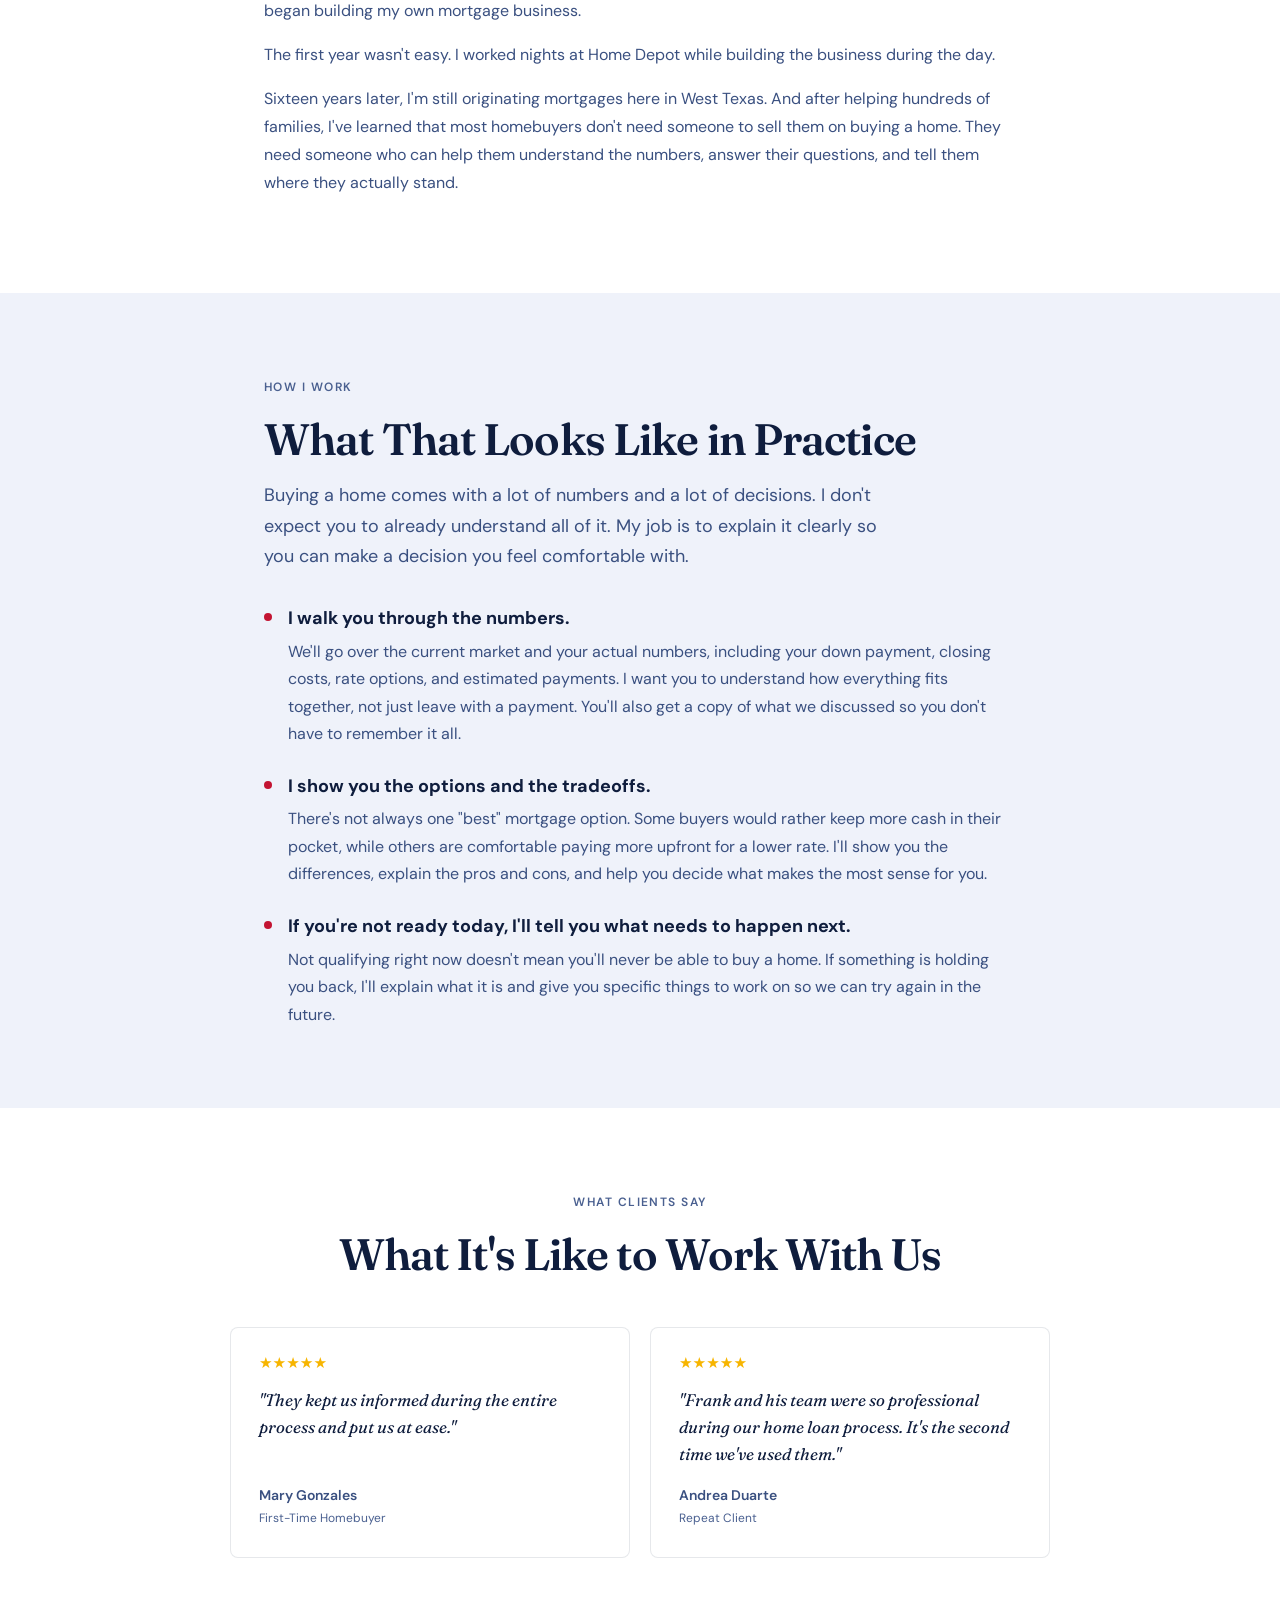
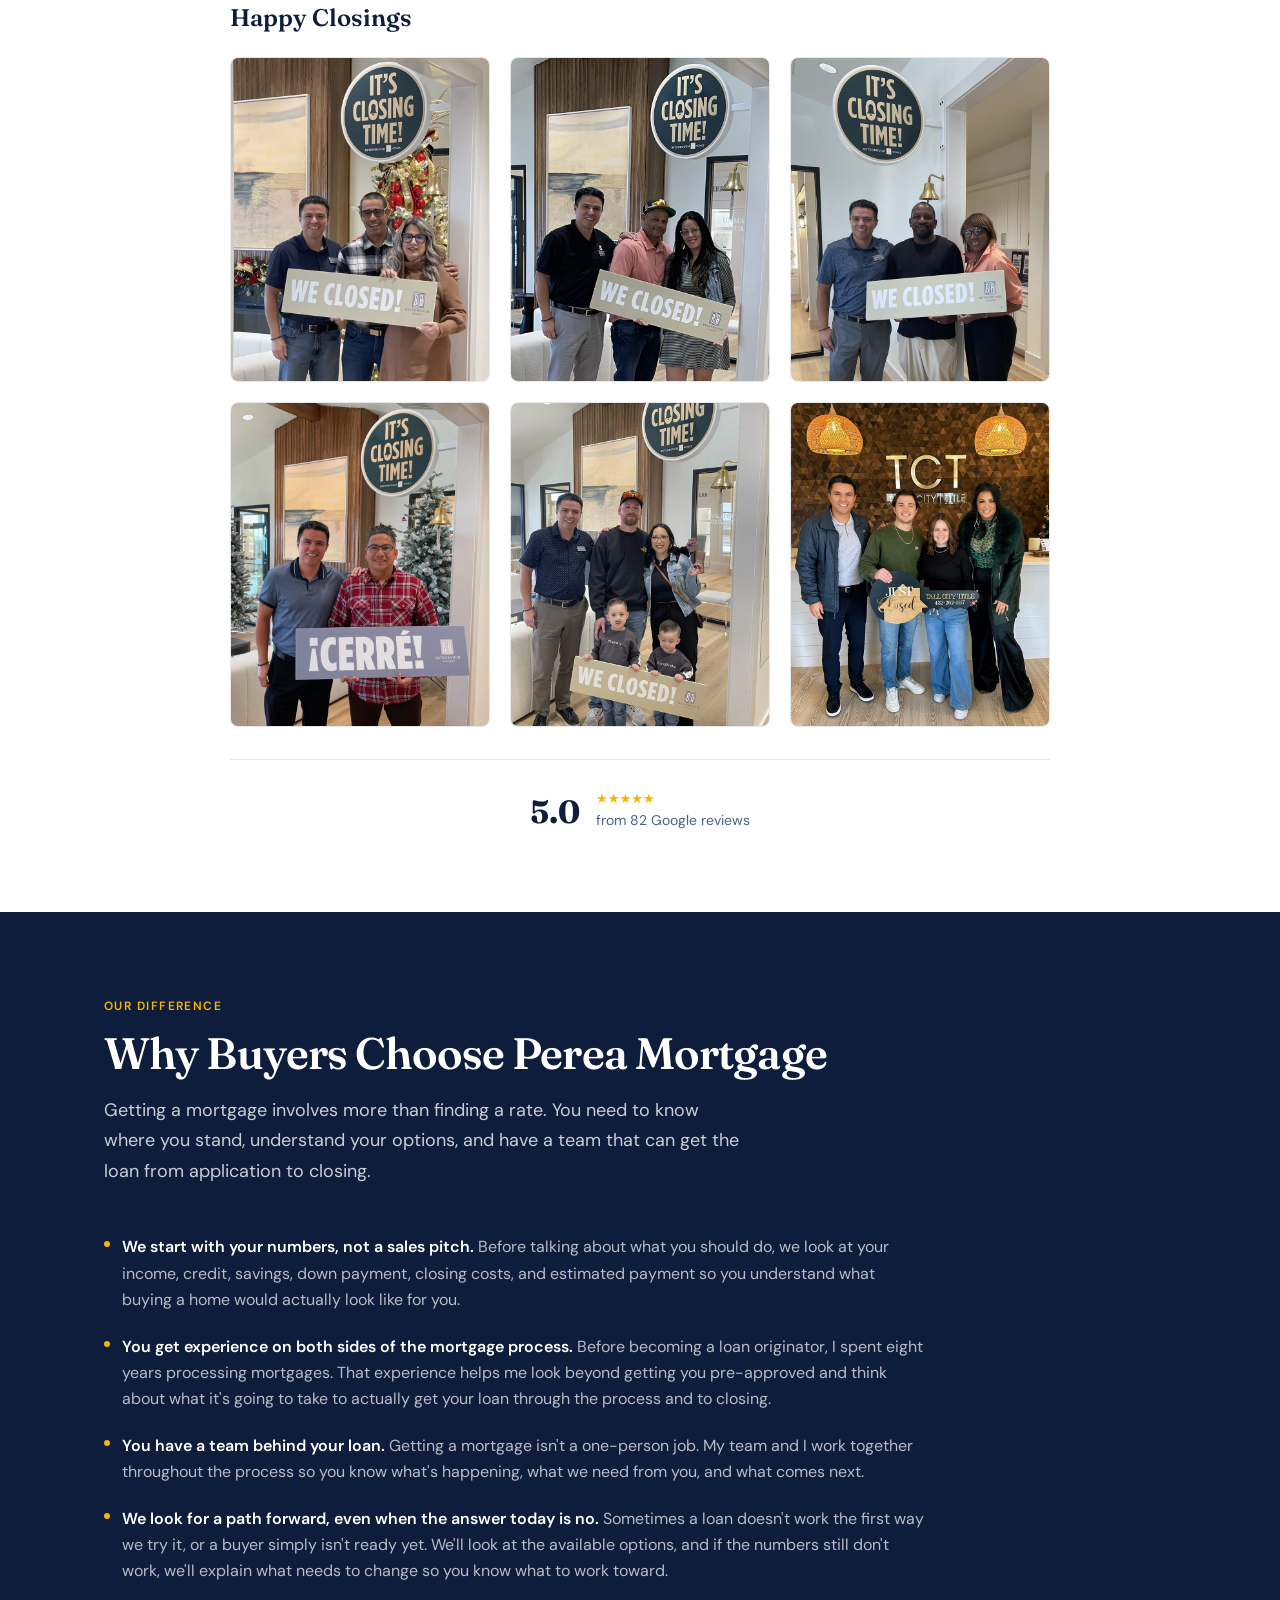
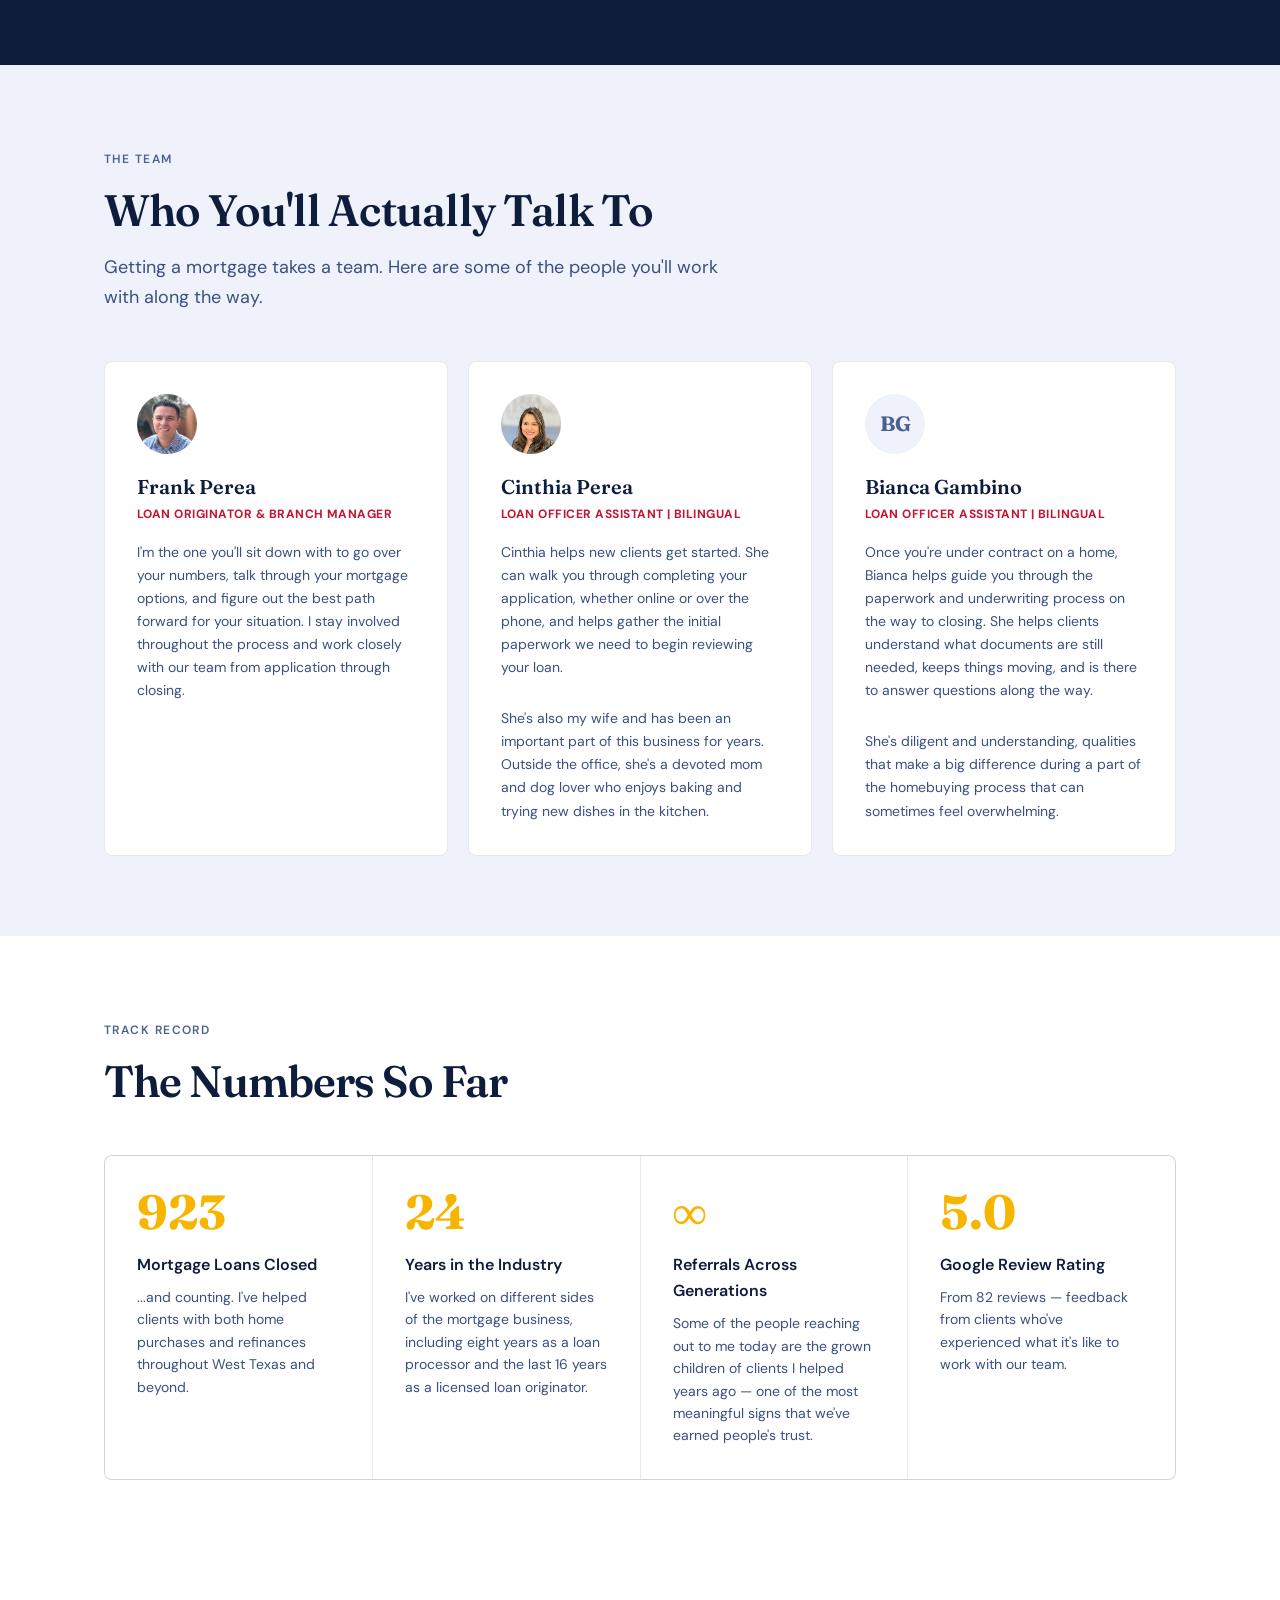
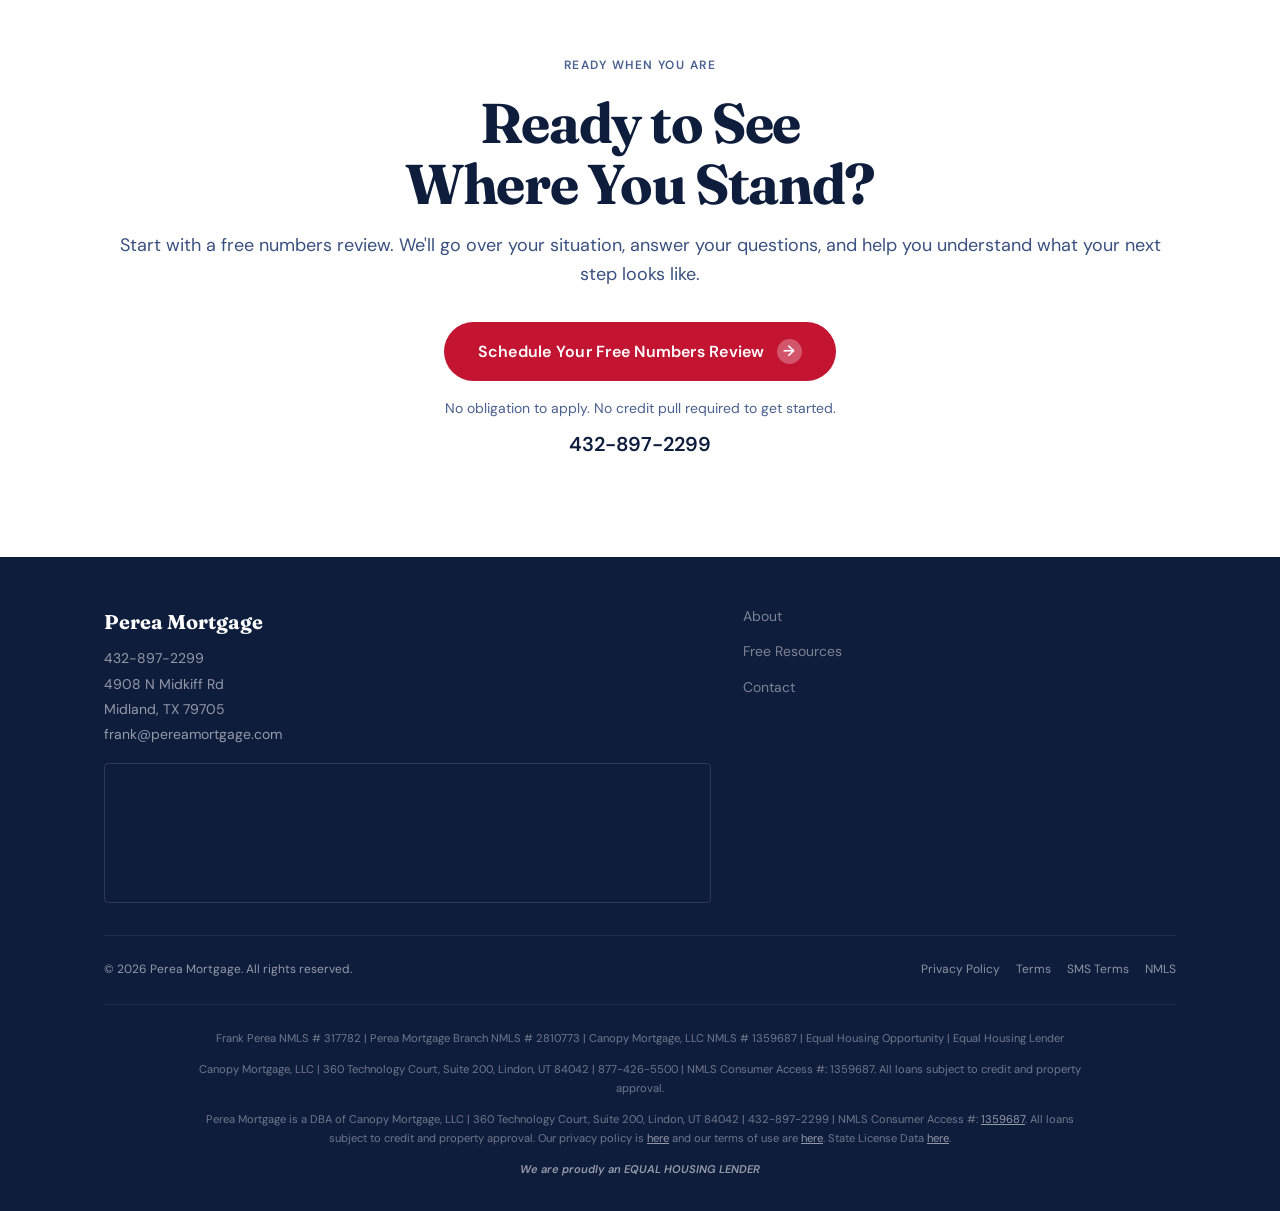
==== commit 09e9784a: "Add Happy Closings photo gallery to testimonials sections Six client closing photos, cropped and res" ====
--- a/about.html
+++ b/about.html
@@ -15,6 +15,15 @@
   <link rel="preconnect" href="https://fonts.gstatic.com" crossorigin>
   <link href="https://fonts.googleapis.com/css2?family=Fraunces:ital,opsz,wght@0,9..144,400;0,9..144,600;0,9..144,700;1,9..144,300;1,9..144,400;1,9..144,600&family=DM+Sans:ital,opsz,wght@0,9..40,300;0,9..40,400;0,9..40,500;0,9..40,600;1,9..40,300;1,9..40,400&display=swap" rel="stylesheet">
   <link rel="stylesheet" href="styles.css">
+  <!-- Google tag (gtag.js) -->
+  <script async src="https://www.googletagmanager.com/gtag/js?id=G-0CP8RHRXT9"></script>
+  <script>
+    window.dataLayer = window.dataLayer || [];
+    function gtag(){dataLayer.push(arguments);}
+    gtag('js', new Date());
+
+    gtag('config', 'G-0CP8RHRXT9');
+  </script>
 </head>
 <body>
 
@@ -164,6 +173,17 @@
           </div>
         </div>
       </div>
+      <div class="closings" style="max-width:820px; margin-left:auto; margin-right:auto;">
+        <h3 class="closings__head">Happy Closings</h3>
+        <div class="closings-grid">
+          <img src="images/closing-1.jpg" alt="Perea Mortgage clients celebrating their home closing with a We Closed sign" width="800" height="1000" loading="lazy">
+          <img src="images/closing-2.jpg" alt="Perea Mortgage clients celebrating their home closing with a We Closed sign" width="800" height="1000" loading="lazy">
+          <img src="images/closing-3.jpg" alt="Perea Mortgage clients celebrating their home closing with a We Closed sign" width="800" height="1000" loading="lazy">
+          <img src="images/closing-4.jpg" alt="Perea Mortgage client celebrating his home closing with a Cerré sign" width="800" height="1000" loading="lazy">
+          <img src="images/closing-5.jpg" alt="A family celebrating their home closing, holding their new keys and a We Closed sign" width="800" height="1000" loading="lazy">
+          <img src="images/closing-6.jpg" alt="Perea Mortgage clients celebrating at the title company with a Just Closed sign" width="800" height="1000" loading="lazy">
+        </div>
+      </div>
       <div class="reviews-footer" style="justify-content:center; max-width:820px; margin-left:auto; margin-right:auto;">
         <div class="reviews-score">5.0</div>
         <div>
--- a/styles.css
+++ b/styles.css
@@ -443,6 +443,28 @@
 }
 .review-card__name { font-size: var(--fs-sm); font-weight: 600; color: var(--text-mid); }
 .review-card__role { font-size: var(--fs-xs); color: var(--text-soft); margin-top: 2px; }
+
+.closings { margin-top: var(--sp-10); }
+.closings__head {
+  font-family: 'Fraunces', Georgia, serif;
+  font-size: var(--fs-xl);
+  font-weight: 600;
+  color: var(--text);
+  margin-bottom: var(--sp-5);
+}
+.closings-grid {
+  display: grid;
+  grid-template-columns: repeat(3,1fr);
+  gap: var(--sp-5);
+}
+.closings-grid img {
+  width: 100%;
+  height: auto;
+  aspect-ratio: 4 / 5;
+  object-fit: cover;
+  border-radius: var(--radius-lg);
+  border: 1px solid var(--border);
+}
 
 .reviews-footer {
   display: flex;
@@ -1122,6 +1144,7 @@
   .nav__apply { display: none; }
   .contact-form__row { grid-template-columns: 1fr; }
   .reviews-grid   { grid-template-columns: 1fr; }
+  .closings-grid  { grid-template-columns: 1fr 1fr; gap: var(--sp-3); }
   .problem-grid   { grid-template-columns: 1fr; gap: var(--sp-10); }
   .offer-cards    { grid-template-columns: 1fr; }
   .benefits-grid  { grid-template-columns: 1fr 1fr; }
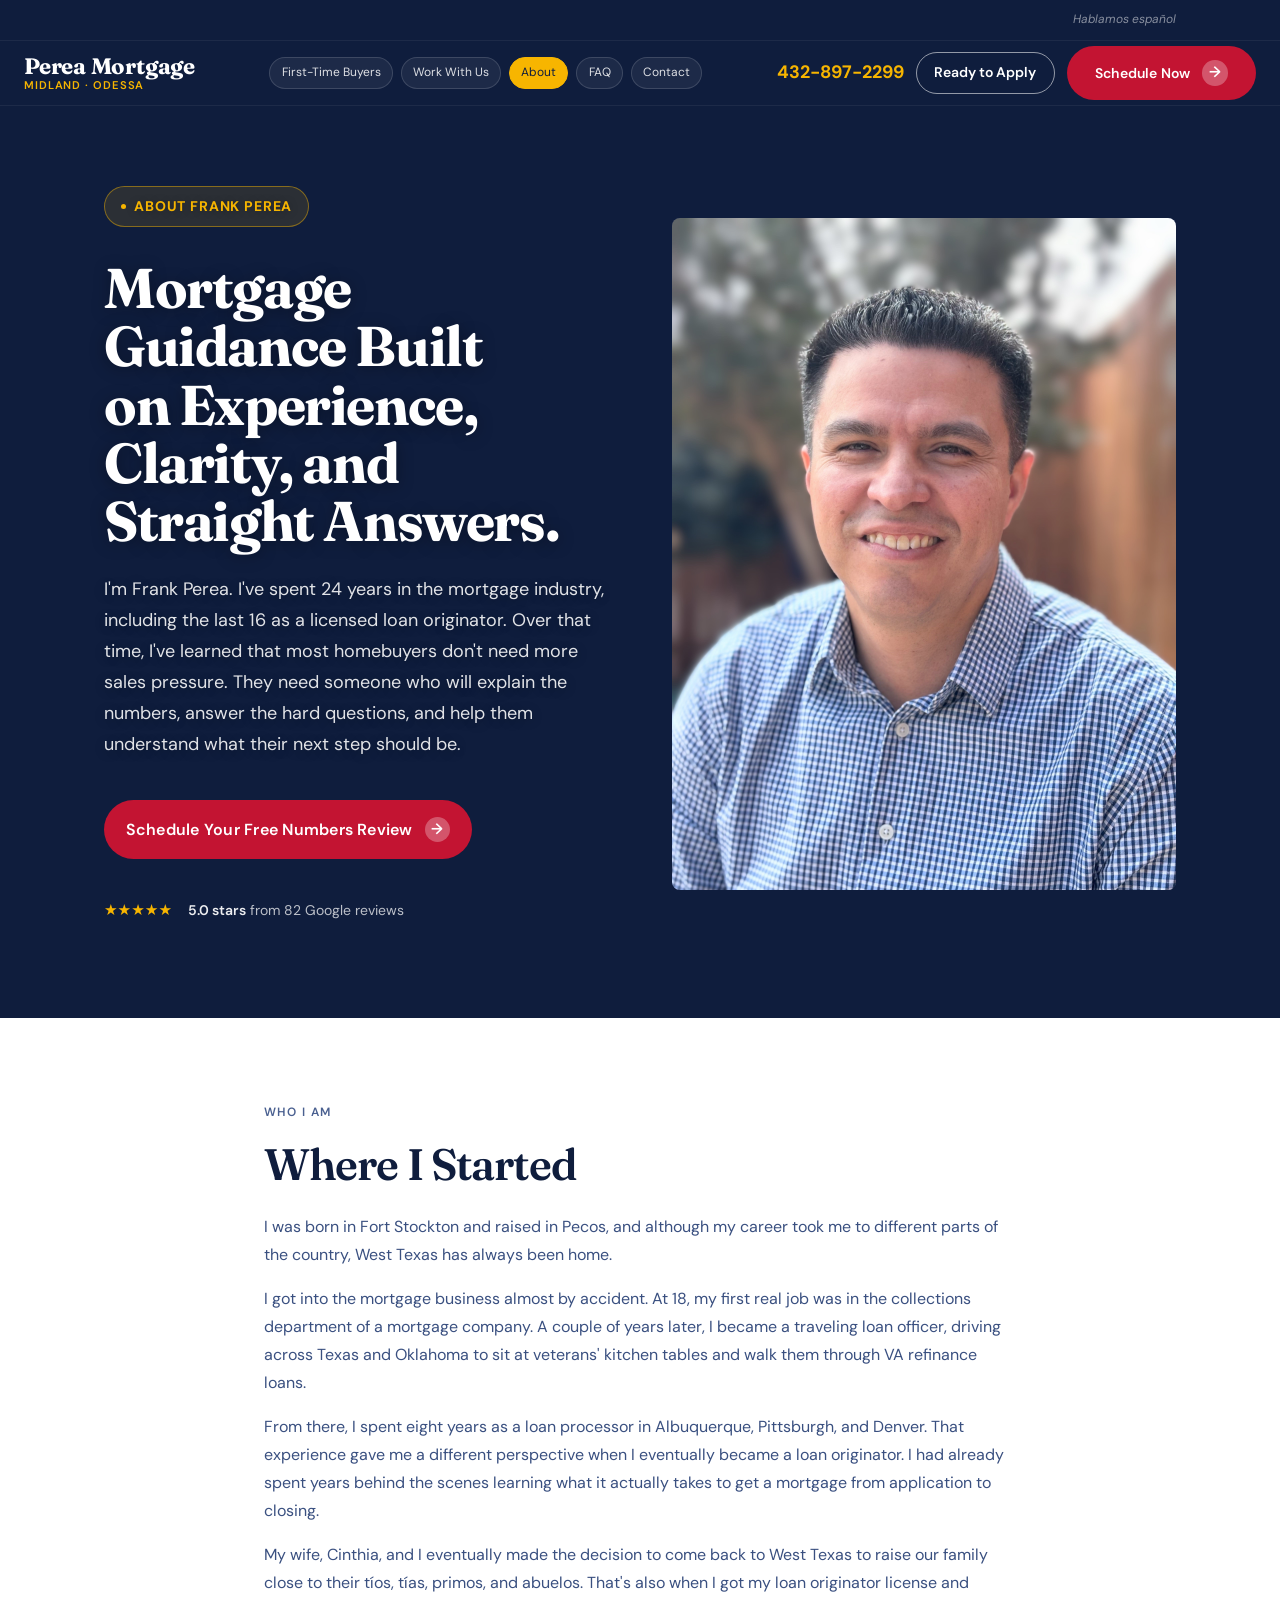
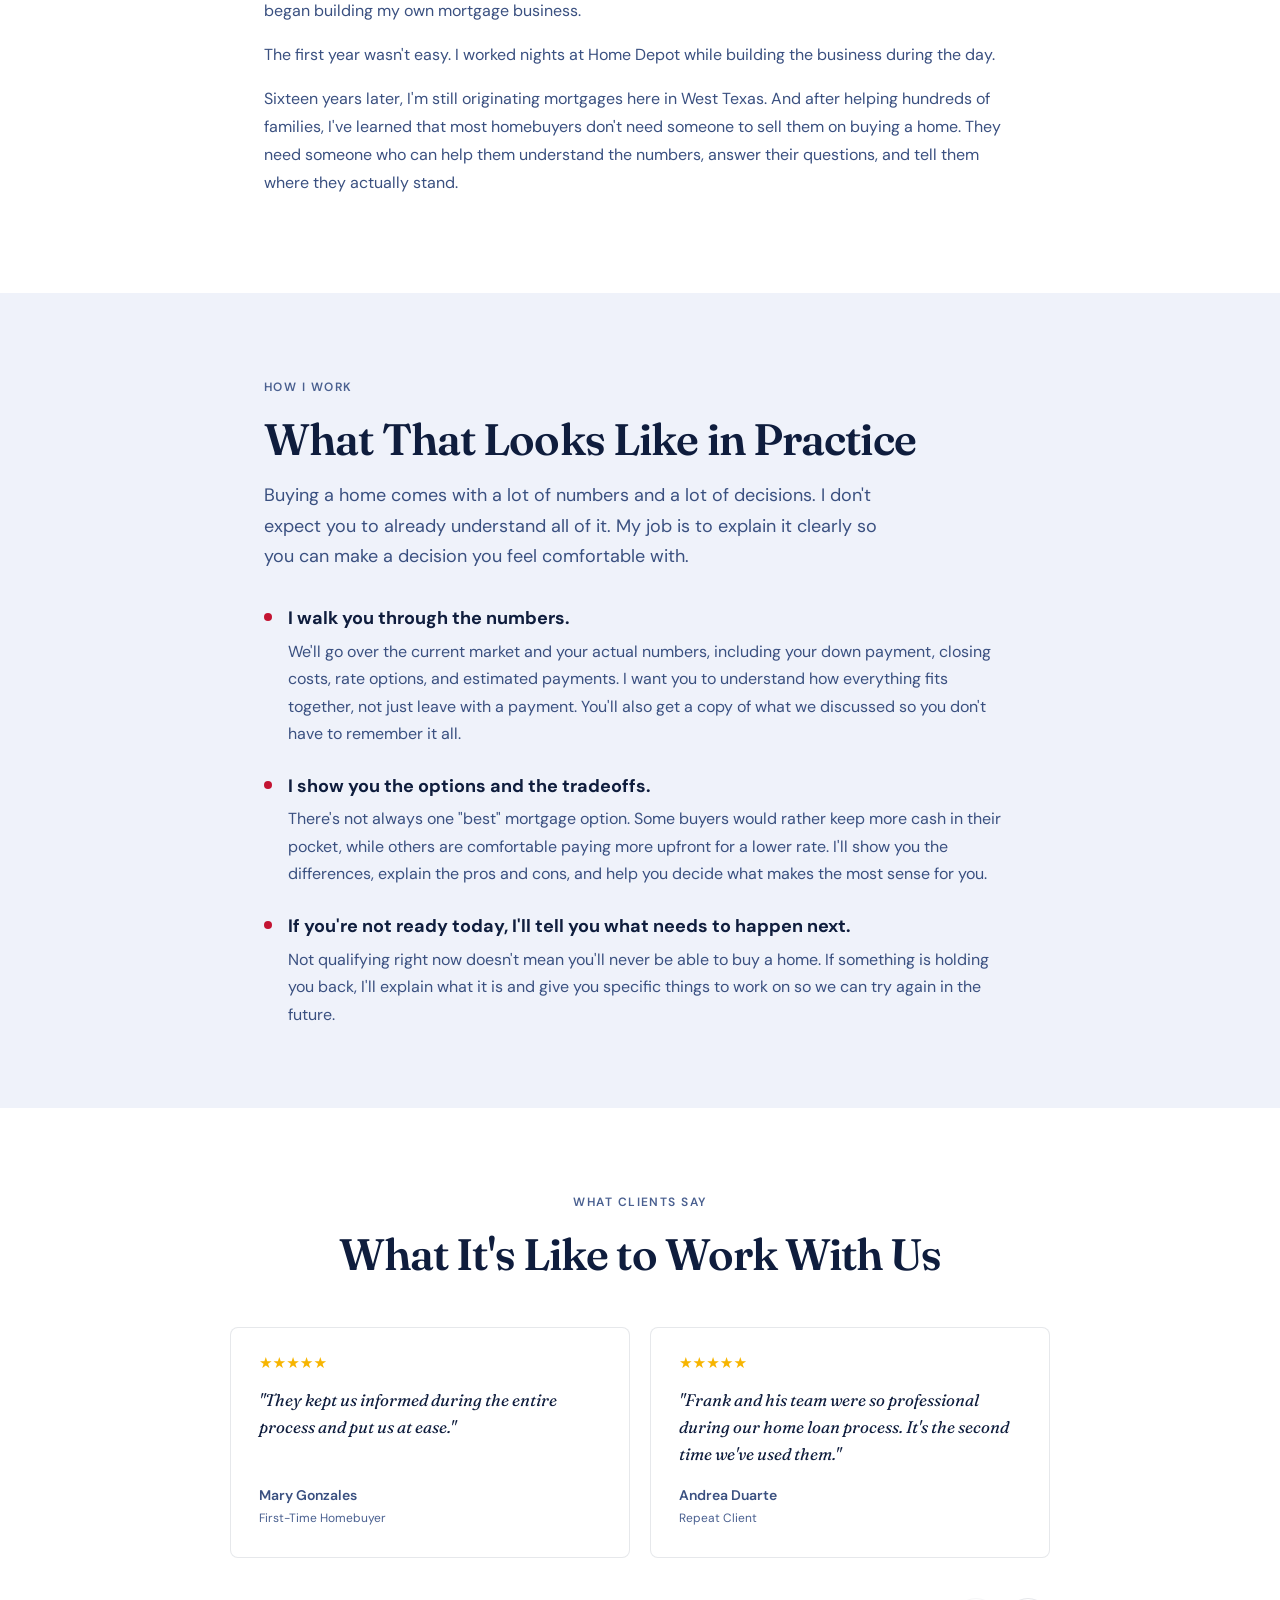
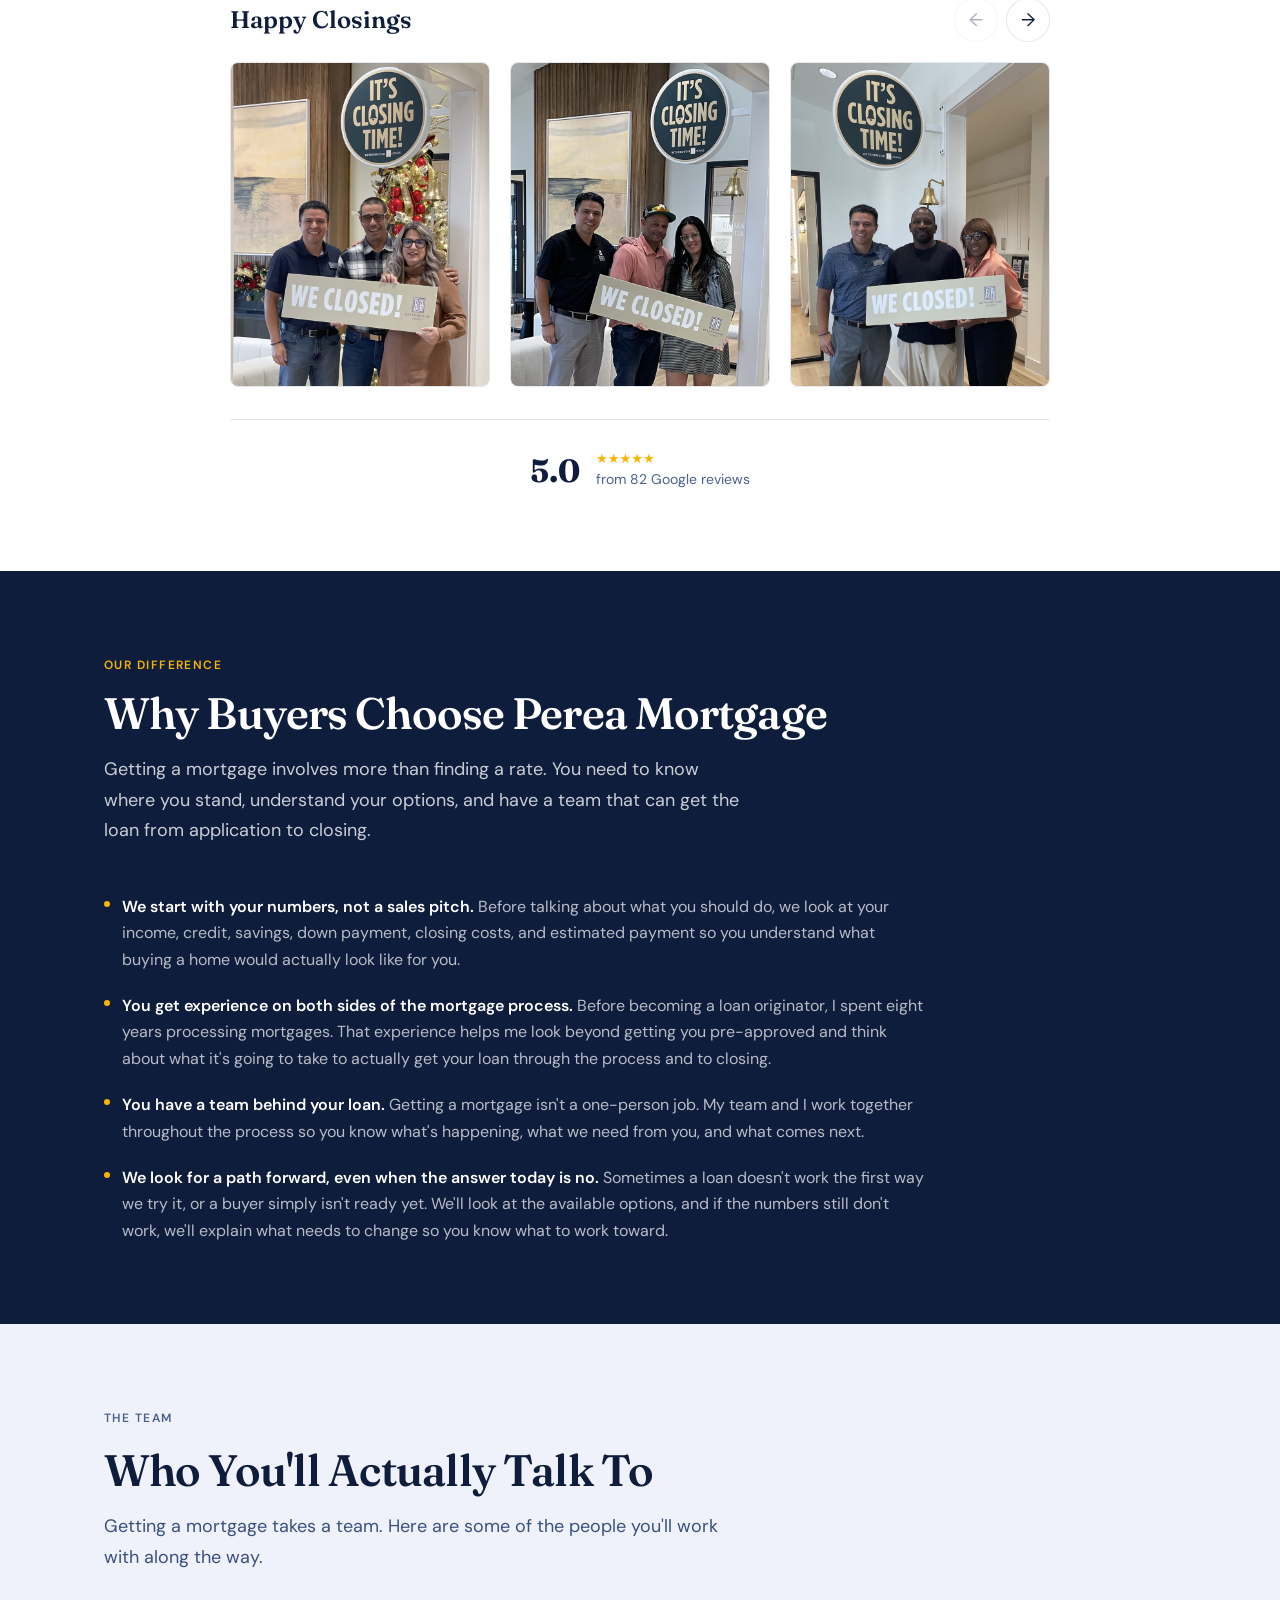
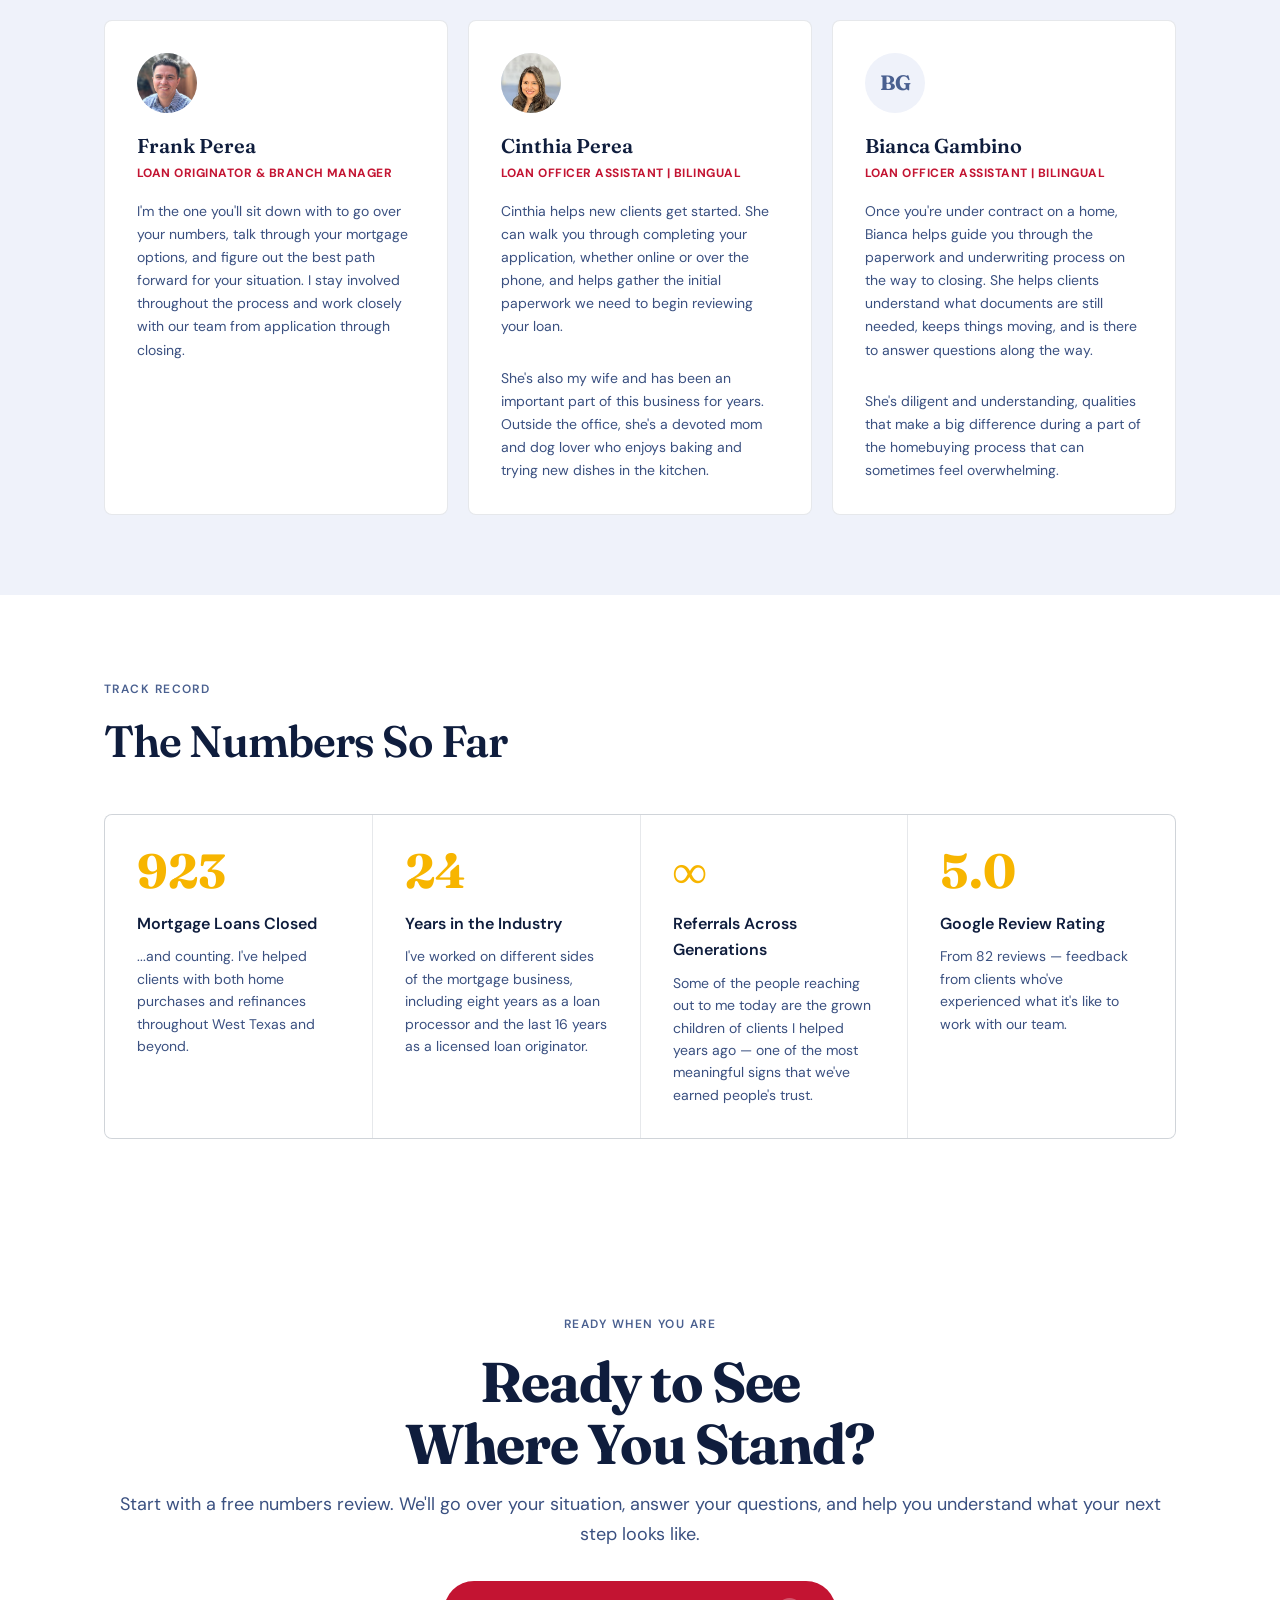
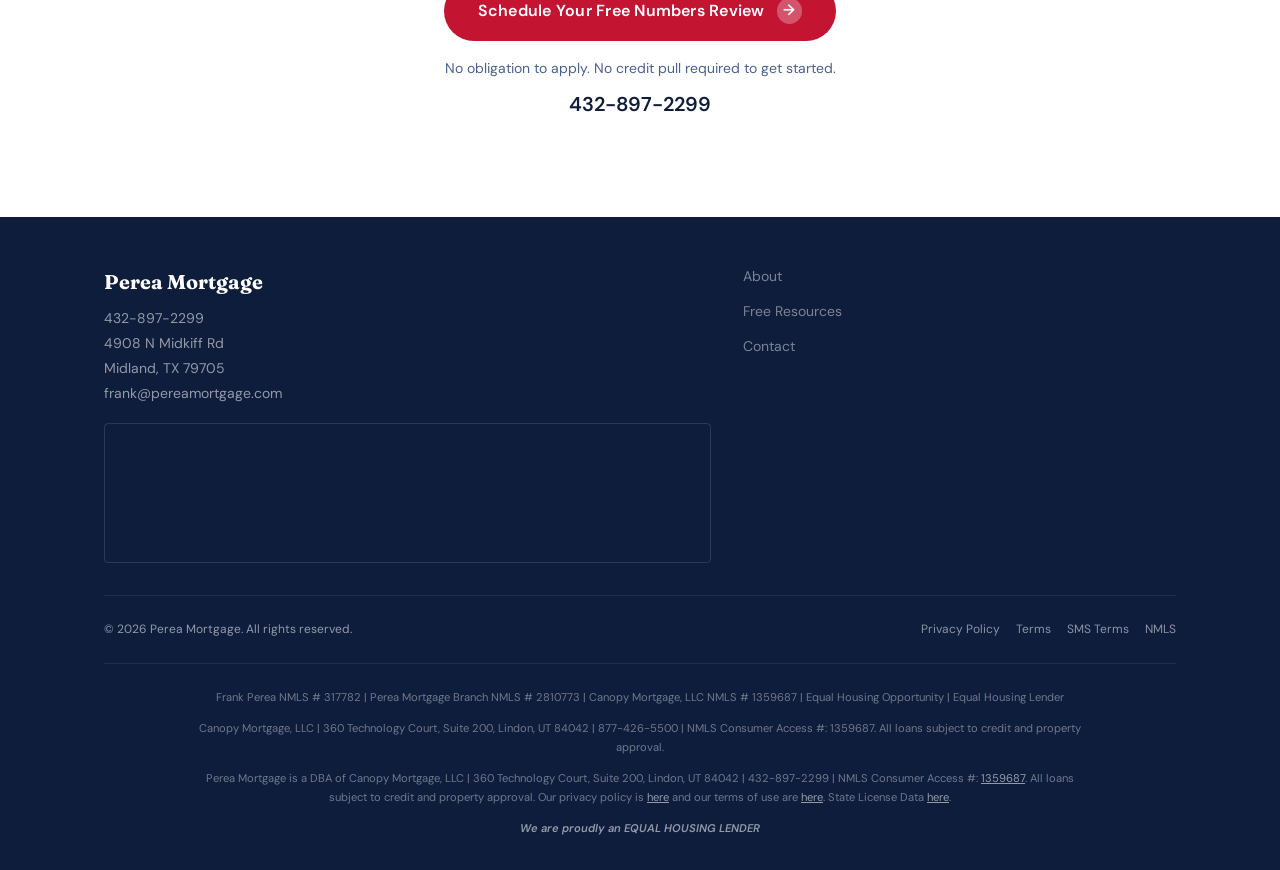
==== commit 5b2b394d: "Turn Happy Closings gallery into a sliding row Show three photos at a time (two on phones) with arro" ====
--- a/about.html
+++ b/about.html
@@ -174,7 +174,13 @@
         </div>
       </div>
       <div class="closings" style="max-width:820px; margin-left:auto; margin-right:auto;">
-        <h3 class="closings__head">Happy Closings</h3>
+        <div class="closings__top">
+          <h3 class="closings__head">Happy Closings</h3>
+          <div class="closings__nav">
+            <button type="button" class="closings__btn" data-dir="-1" aria-label="Previous photos">←</button>
+            <button type="button" class="closings__btn" data-dir="1" aria-label="More photos">→</button>
+          </div>
+        </div>
         <div class="closings-grid">
           <img src="images/closing-1.jpg" alt="Perea Mortgage clients celebrating their home closing with a We Closed sign" width="800" height="1000" loading="lazy">
           <img src="images/closing-2.jpg" alt="Perea Mortgage clients celebrating their home closing with a We Closed sign" width="800" height="1000" loading="lazy">
--- a/styles.css
+++ b/styles.css
@@ -213,7 +213,9 @@
   gap: var(--sp-8);
   height: 64px;
 }
+.nav .rail { max-width: 1440px; }
 .nav__left { display: flex; align-items: center; gap: var(--sp-4); }
+.nav__name, .nav__tag { white-space: nowrap; }
 .nav__brand { display: flex; flex-direction: column; line-height: 1; gap: 2px; }
 .nav__name  { font-family: 'Fraunces', Georgia, serif; font-size: 1.4rem; font-weight: 700; color: #fff; letter-spacing: -.01em; }
 .nav__tag   { font-size: 0.7rem; font-weight: 600; color: var(--c-gold); letter-spacing: .08em; text-transform: uppercase; }
@@ -445,25 +447,57 @@
 .review-card__role { font-size: var(--fs-xs); color: var(--text-soft); margin-top: 2px; }
 
 .closings { margin-top: var(--sp-10); }
+.closings__top {
+  display: flex;
+  align-items: center;
+  justify-content: space-between;
+  gap: var(--sp-4);
+  margin-bottom: var(--sp-5);
+}
 .closings__head {
   font-family: 'Fraunces', Georgia, serif;
   font-size: var(--fs-xl);
   font-weight: 600;
   color: var(--text);
-  margin-bottom: var(--sp-5);
-}
+}
+.closings__nav { display: flex; gap: var(--sp-2); flex-shrink: 0; }
+.closings__btn {
+  display: inline-flex;
+  align-items: center;
+  justify-content: center;
+  width: 2.75rem;
+  height: 2.75rem;
+  border-radius: 50%;
+  background: var(--bg);
+  border: 1px solid var(--border);
+  color: var(--text);
+  font-size: 1.15rem;
+  cursor: pointer;
+  transition: background .15s, border-color .15s, color .15s, opacity .15s;
+}
+.closings__btn:hover:not(:disabled) {
+  background: var(--c-navy);
+  border-color: var(--c-navy);
+  color: #fff;
+}
+.closings__btn:disabled { opacity: .35; cursor: default; }
 .closings-grid {
-  display: grid;
-  grid-template-columns: repeat(3,1fr);
+  display: flex;
   gap: var(--sp-5);
-}
+  overflow-x: auto;
+  scroll-snap-type: x mandatory;
+  scrollbar-width: none;
+}
+.closings-grid::-webkit-scrollbar { display: none; }
 .closings-grid img {
-  width: 100%;
+  flex: 0 0 calc((100% - 2 * var(--sp-5)) / 3);
+  min-width: 0;
   height: auto;
   aspect-ratio: 4 / 5;
   object-fit: cover;
   border-radius: var(--radius-lg);
   border: 1px solid var(--border);
+  scroll-snap-align: start;
 }
 
 .reviews-footer {
@@ -1123,8 +1157,27 @@
 /* =========================================================
    RESPONSIVE
 ========================================================= */
+/* Nav: drop items in steps so the bar always fits its row */
+@media (max-width: 1440px) {
+  .nav__inner { gap: var(--sp-5); }
+  .nav__phone { margin-left: 0; }
+  .nav__right .btn__text-full  { display: none; }
+  .nav__right .btn__text-short { display: inline; }
+}
+@media (max-width: 1240px) {
+  .nav__apply { display: none; }
+}
+@media (min-width: 901px) and (max-width: 1080px) {
+  .nav__phone { display: none; }
+  .nav__link  { padding: .35rem .55rem; }
+}
+@media (max-width: 680px) {
+  .nav__phone { display: none; }
+}
+
 @media (max-width: 900px) {
   .nav__toggle { display: inline-flex; }
+  .nav__name, .nav__tag { white-space: normal; }
   .nav__links {
     display: none;
     position: absolute;
@@ -1144,7 +1197,8 @@
   .nav__apply { display: none; }
   .contact-form__row { grid-template-columns: 1fr; }
   .reviews-grid   { grid-template-columns: 1fr; }
-  .closings-grid  { grid-template-columns: 1fr 1fr; gap: var(--sp-3); }
+  .closings-grid  { gap: var(--sp-3); }
+  .closings-grid img { flex-basis: calc((100% - var(--sp-3)) / 2); }
   .problem-grid   { grid-template-columns: 1fr; gap: var(--sp-10); }
   .offer-cards    { grid-template-columns: 1fr; }
   .benefits-grid  { grid-template-columns: 1fr 1fr; }
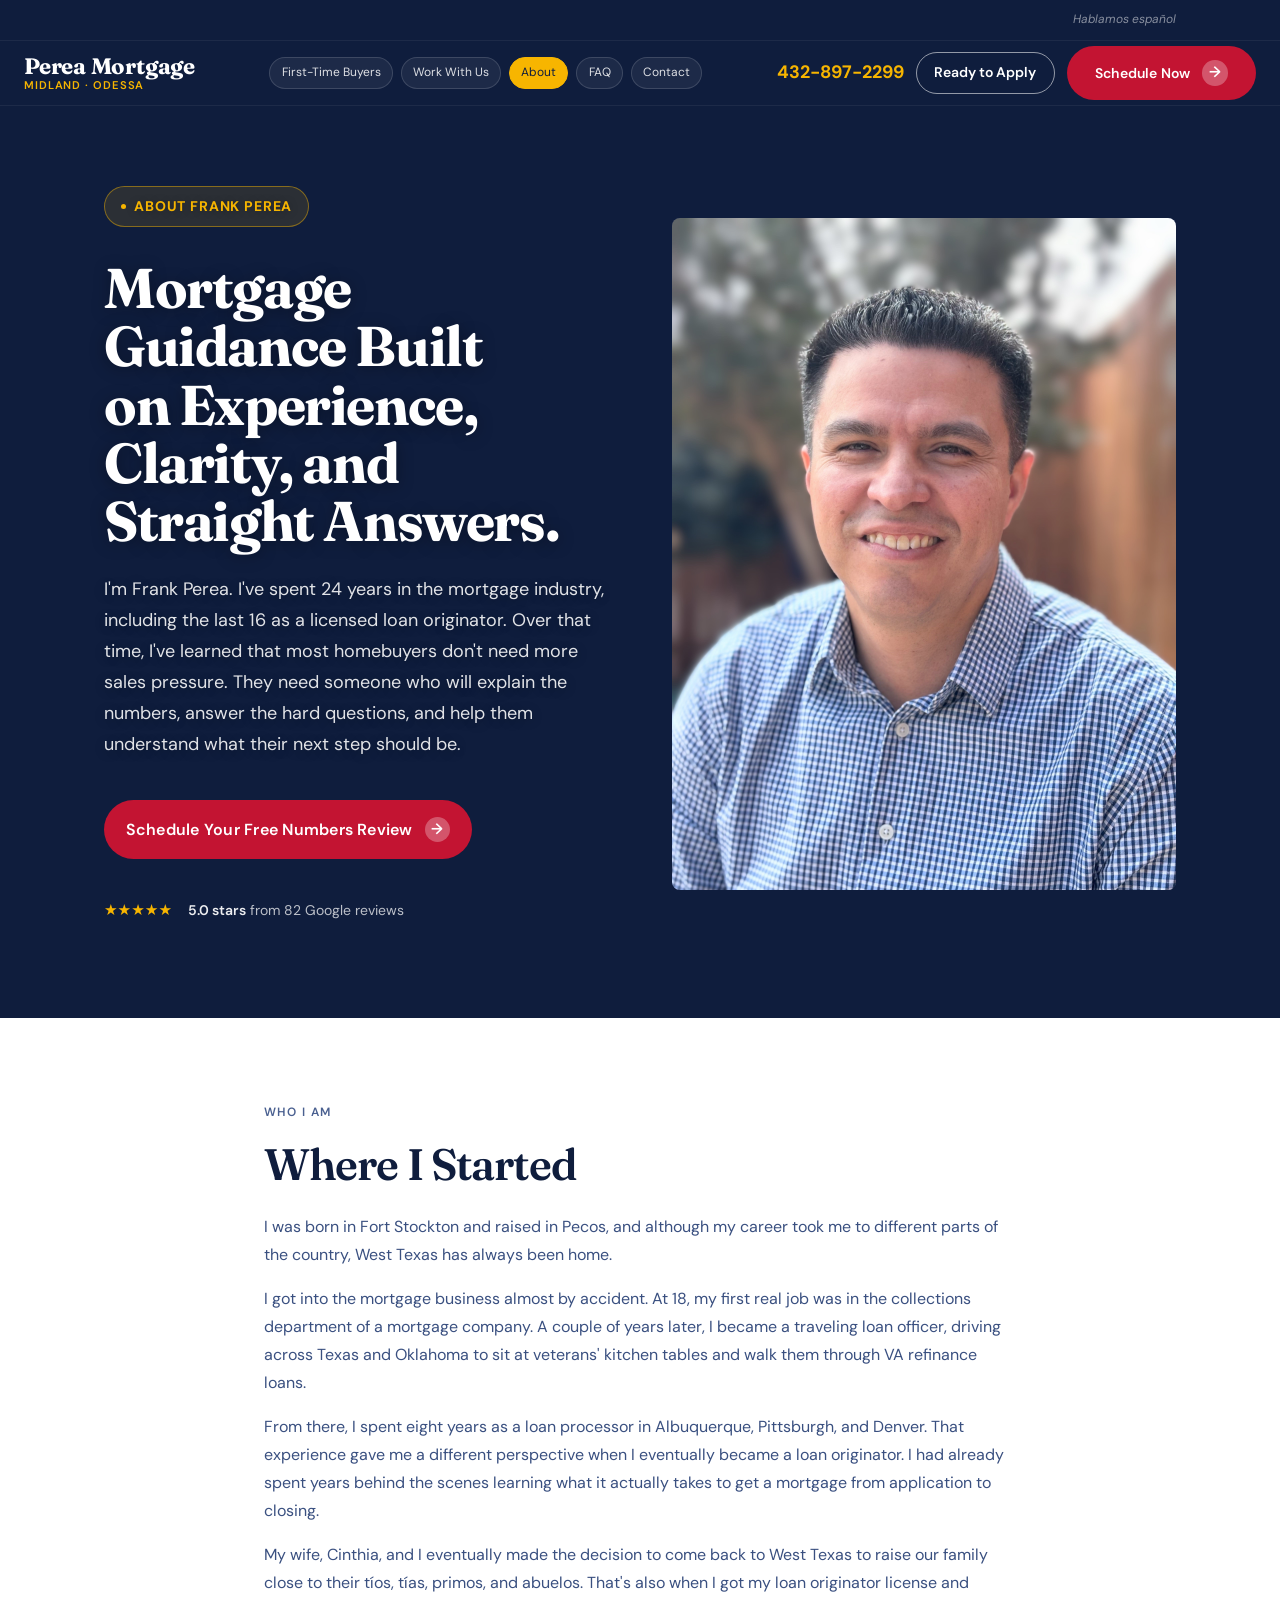
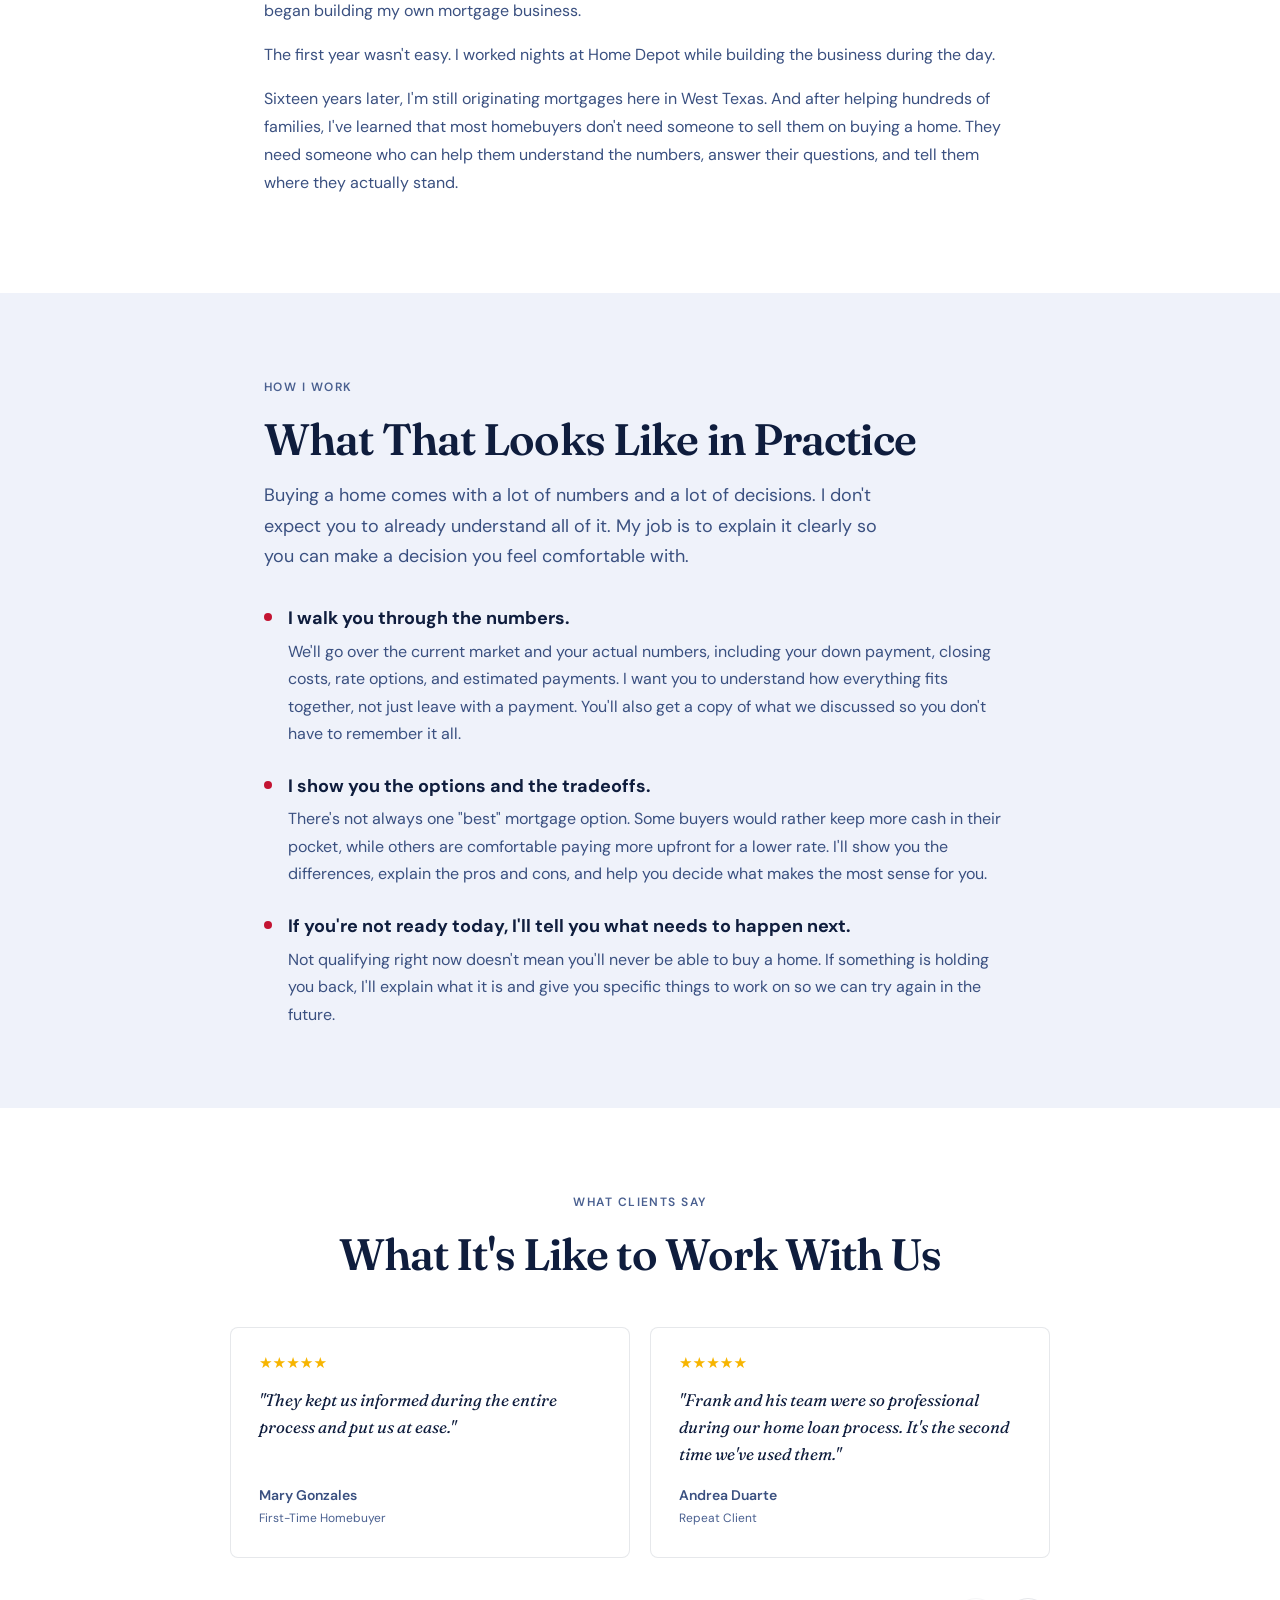
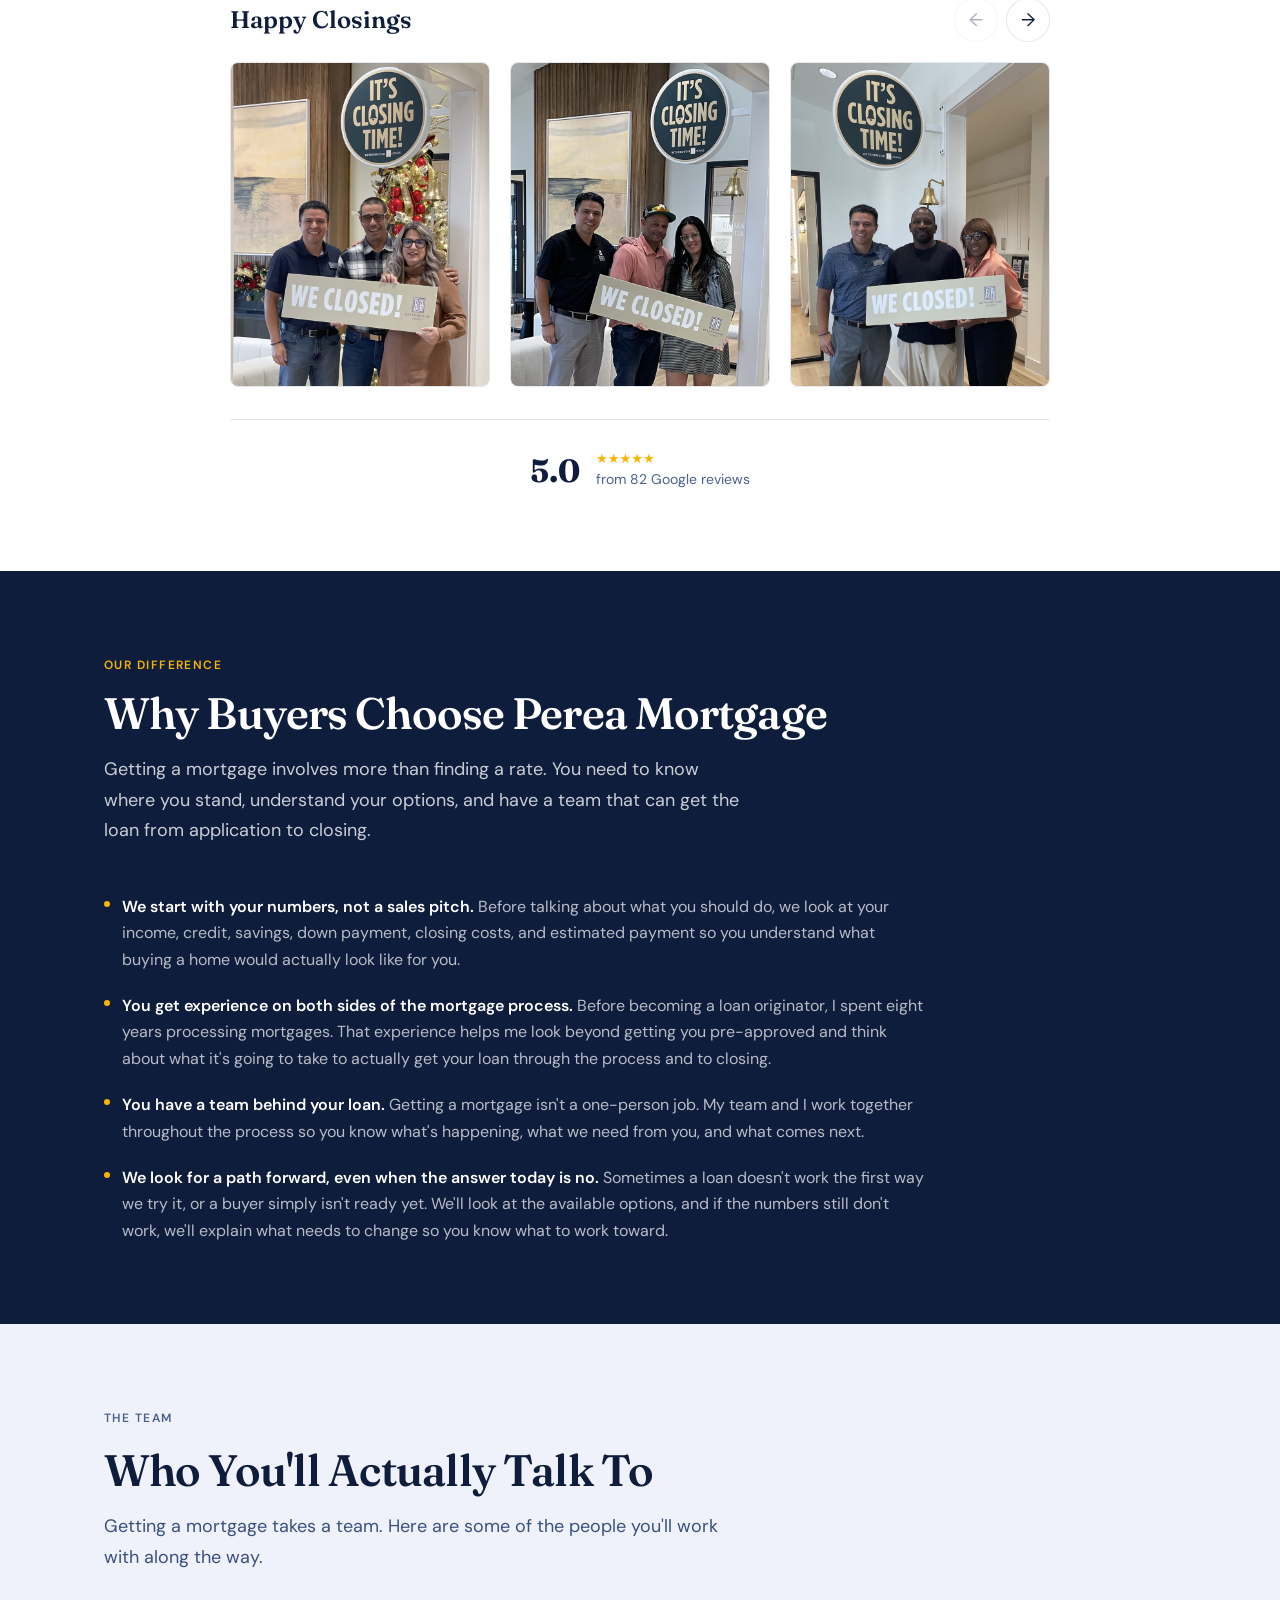
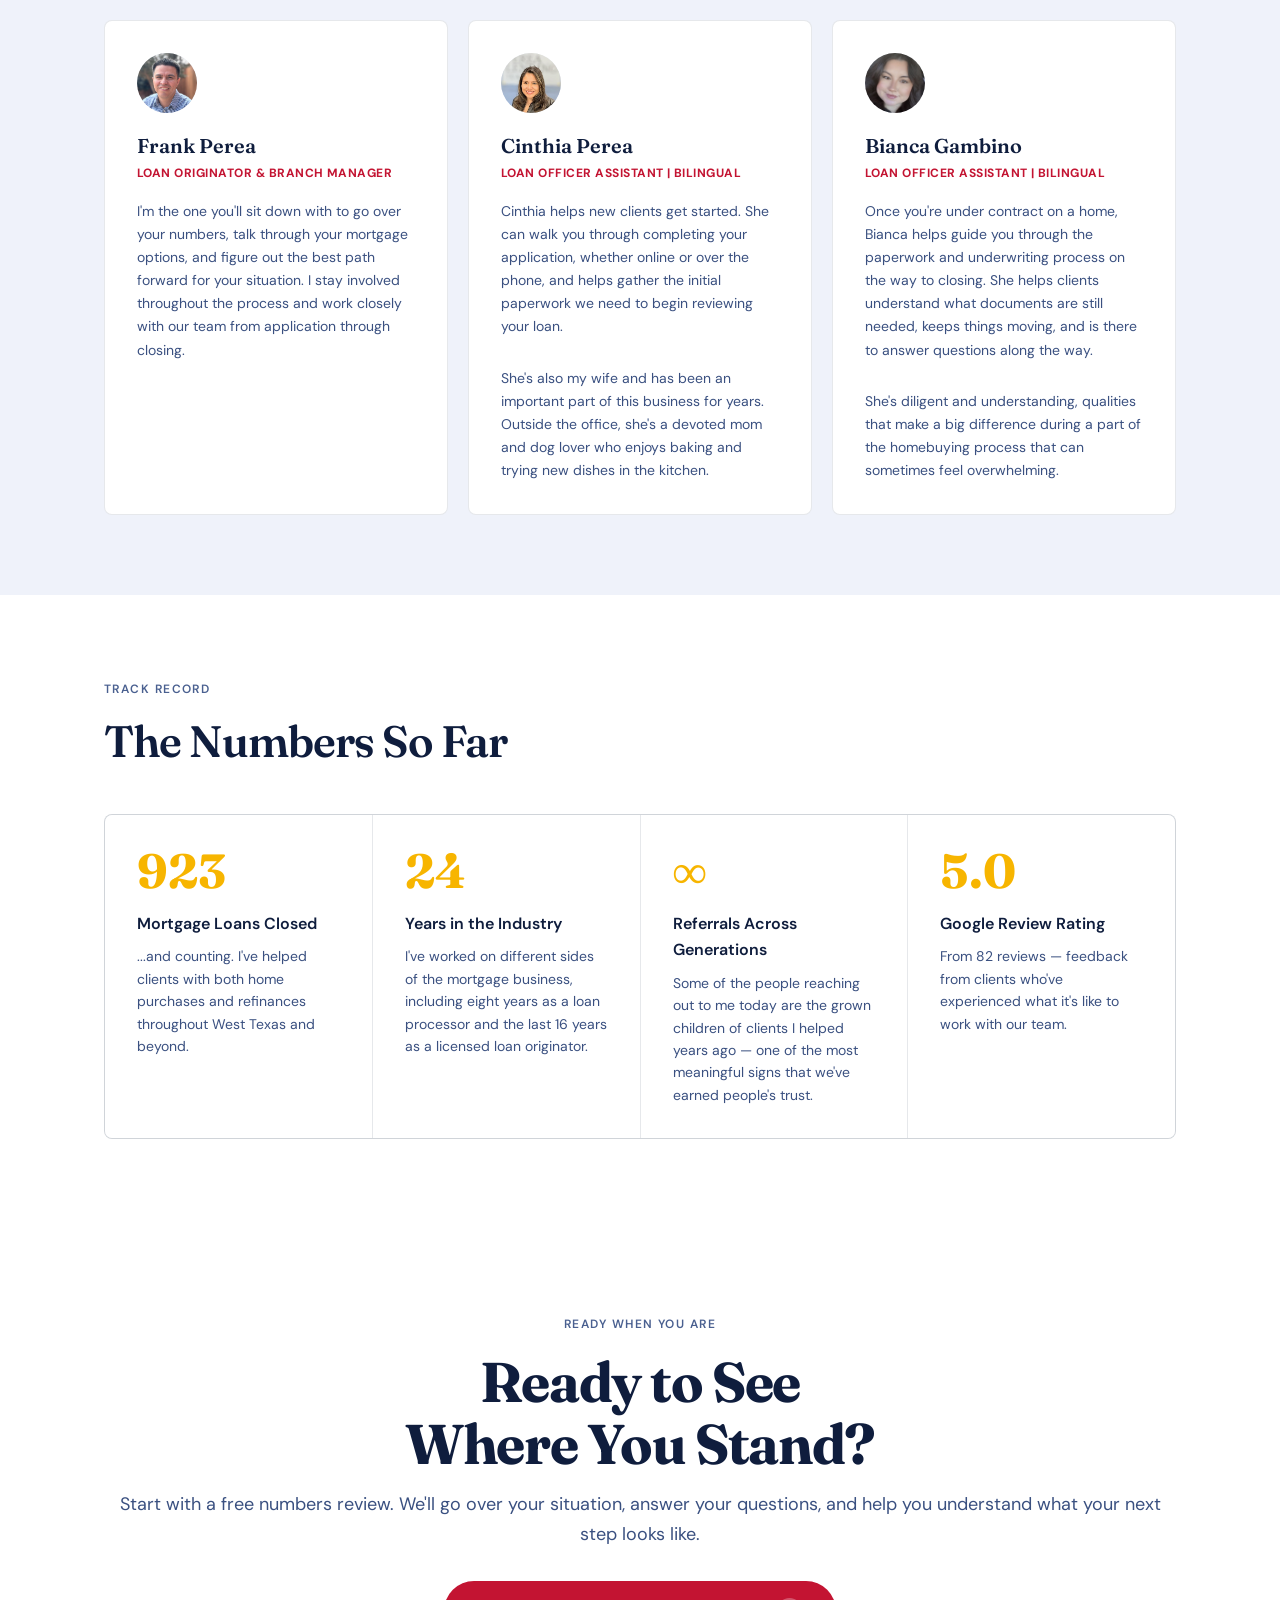
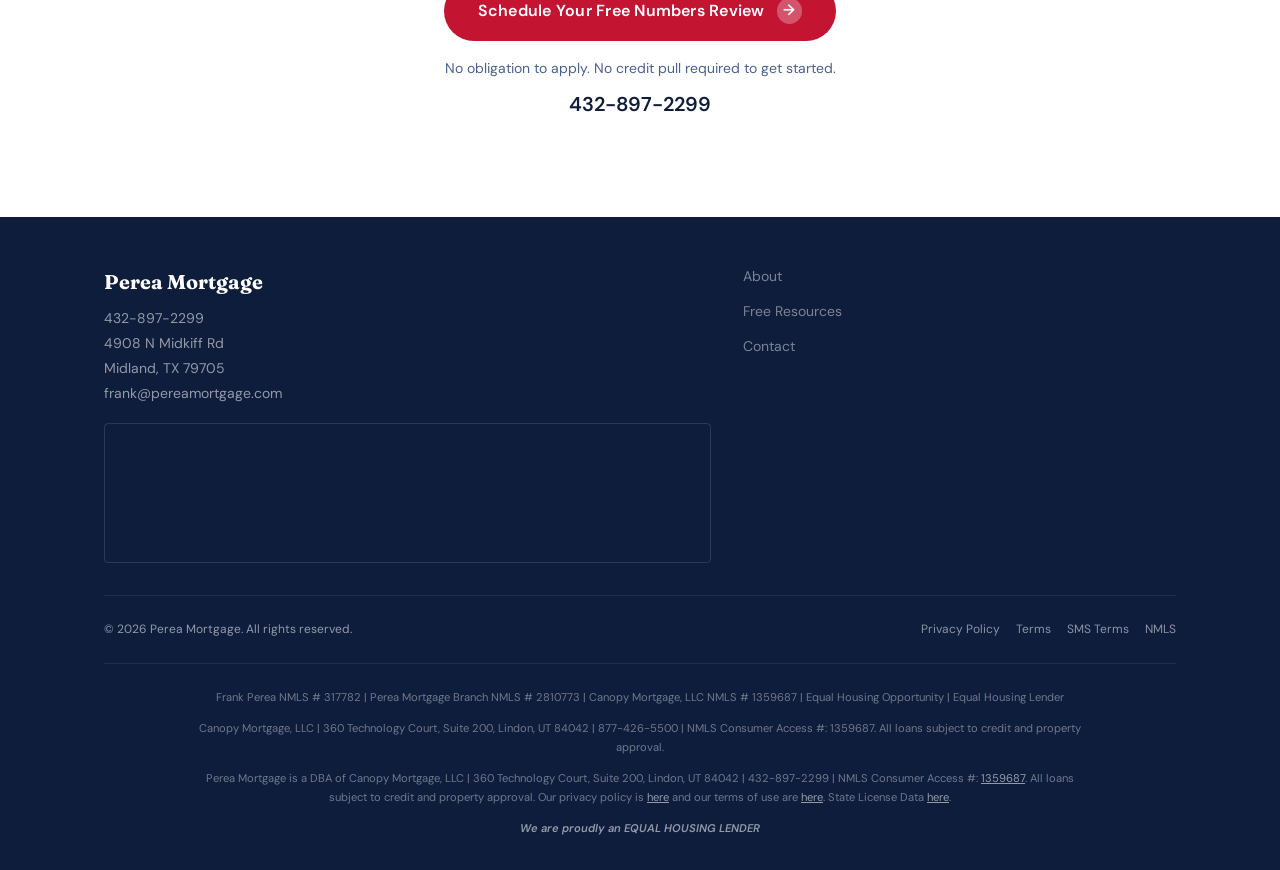
==== commit 6fcd0bf7: "Add Bianca Gambino's photo to her team card Co-Authored-By: Claude Opus 5.5 <noreply@anthropic.com>" ====
--- a/about.html
+++ b/about.html
@@ -260,7 +260,7 @@
           <p class="team-card__bio">She's also my wife and has been an important part of this business for years. Outside the office, she's a devoted mom and dog lover who enjoys baking and trying new dishes in the kitchen.</p>
         </div>
         <div class="team-card">
-          <div class="team-avatar">BG</div>
+          <div class="team-avatar"><img src="images/bianca-gambino.jpg" alt="Bianca Gambino"></div>
           <div>
             <div class="team-card__name">Bianca Gambino</div>
             <div class="team-card__role">Loan Officer Assistant | Bilingual</div>
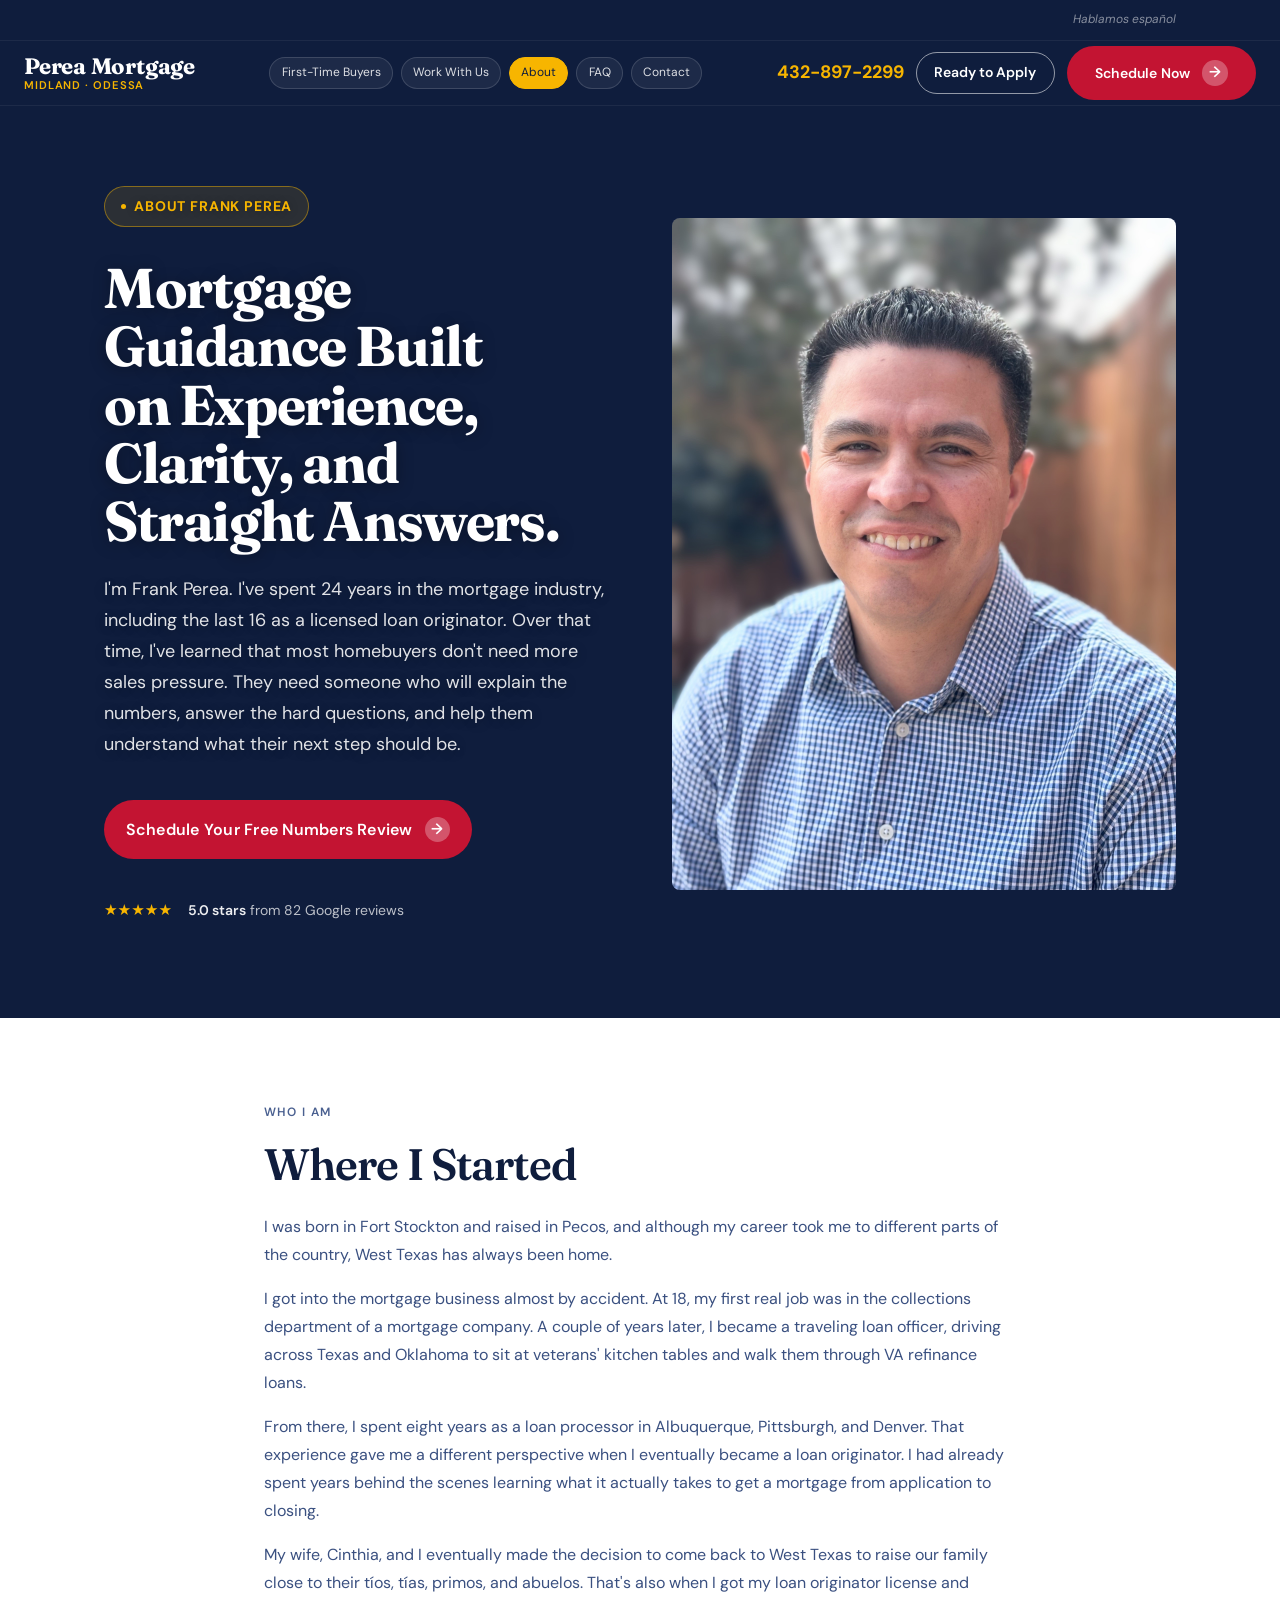
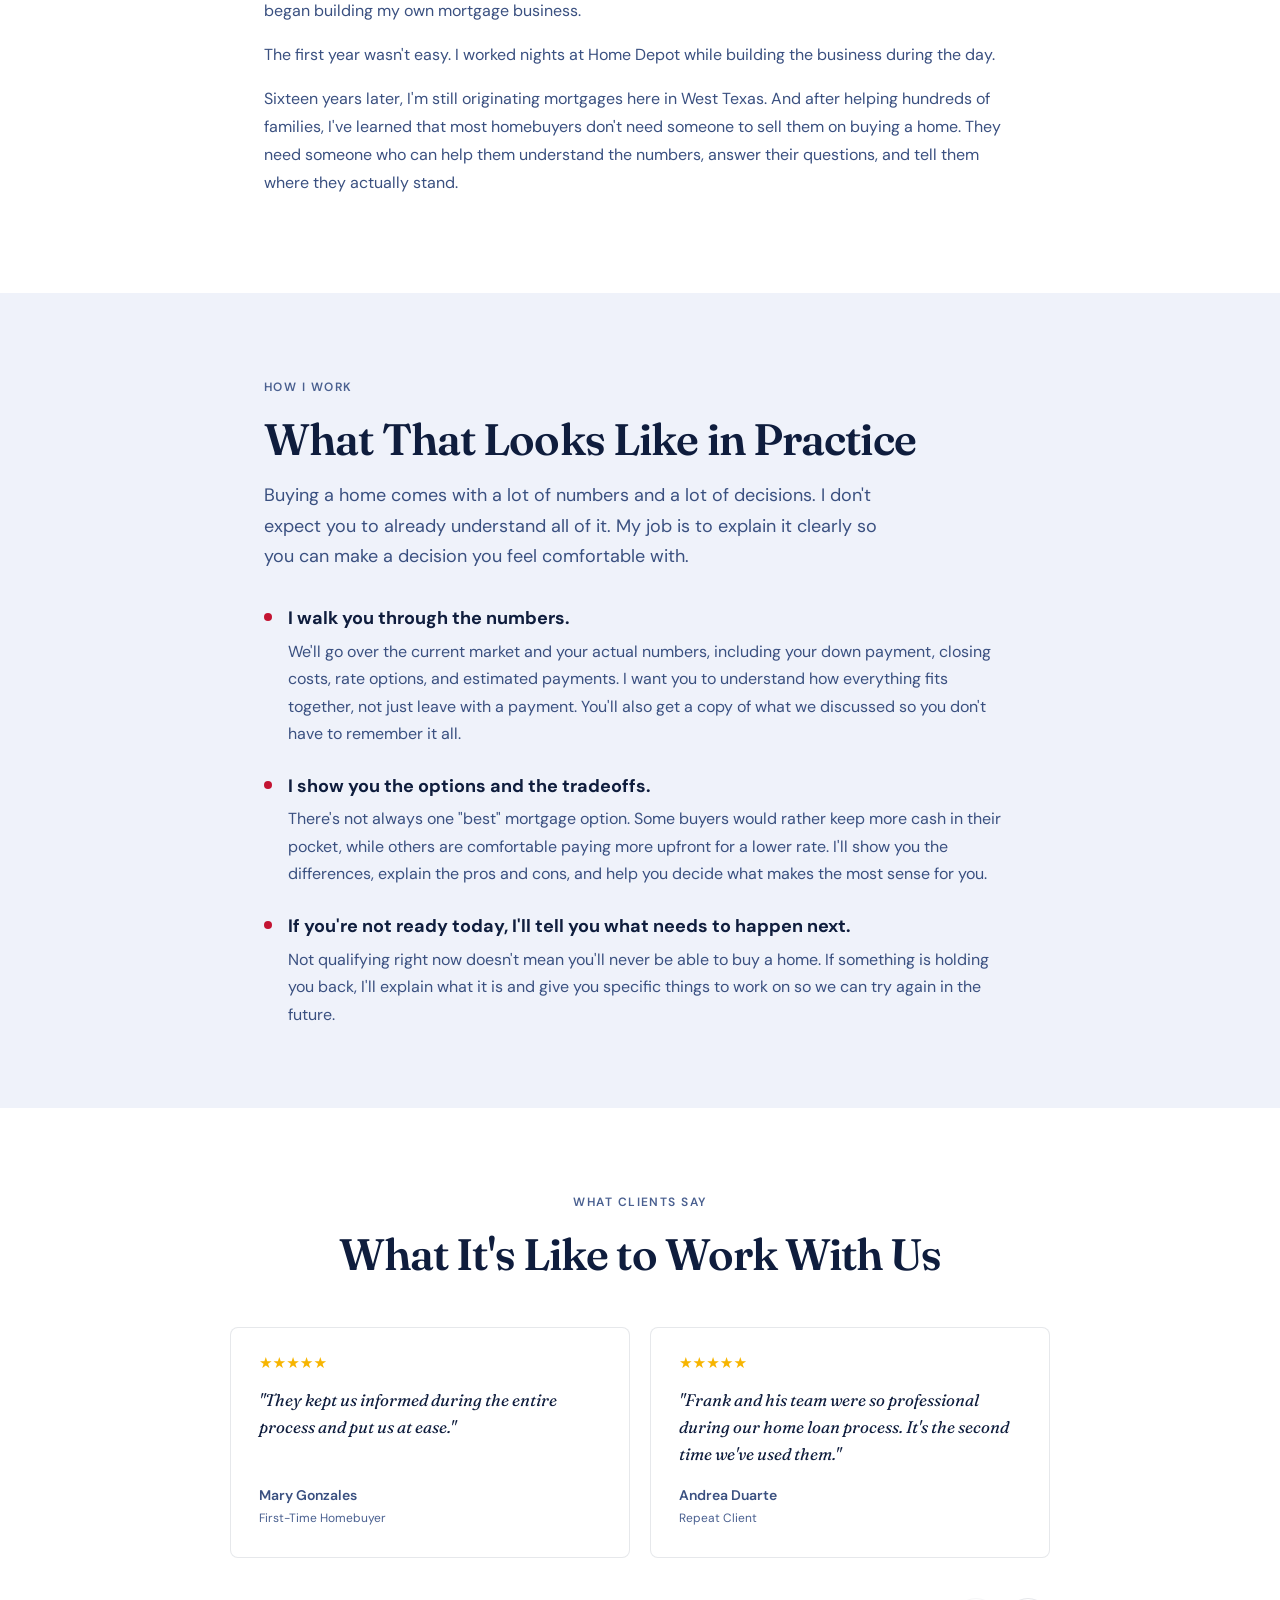
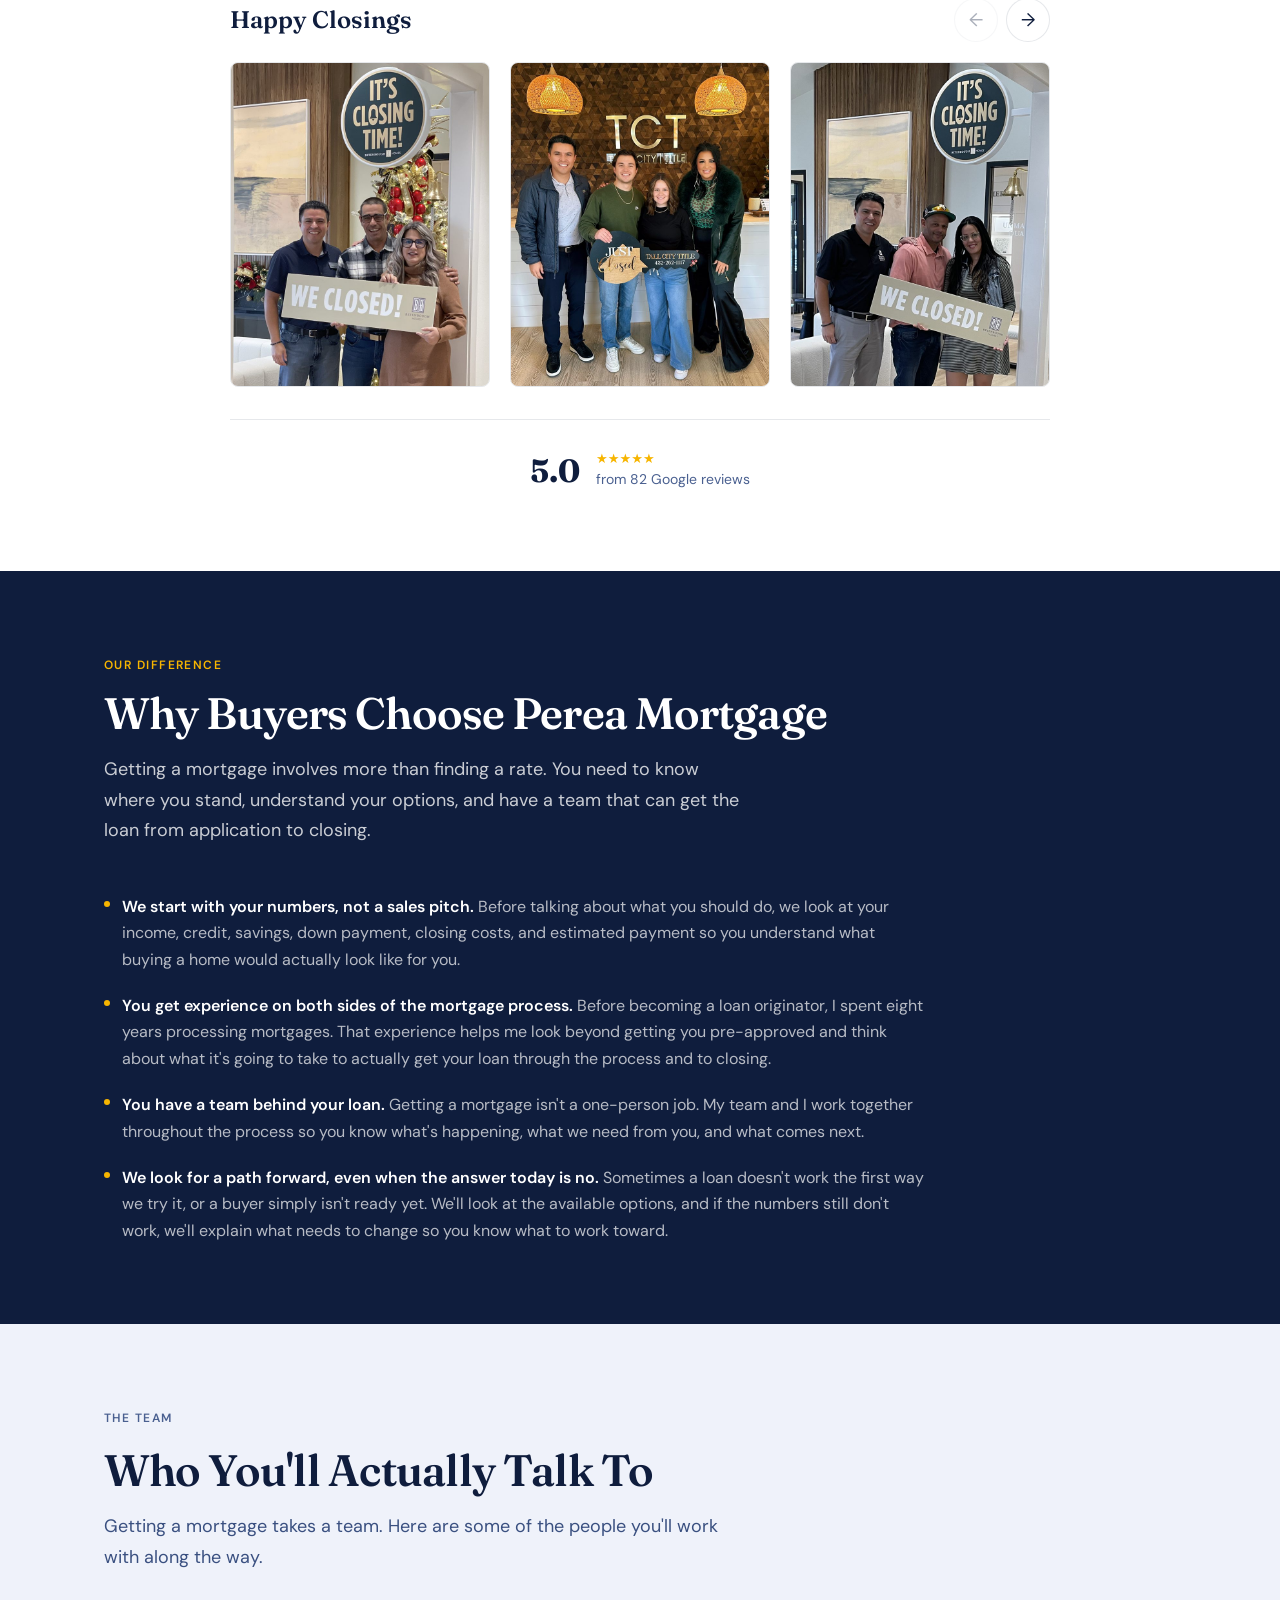
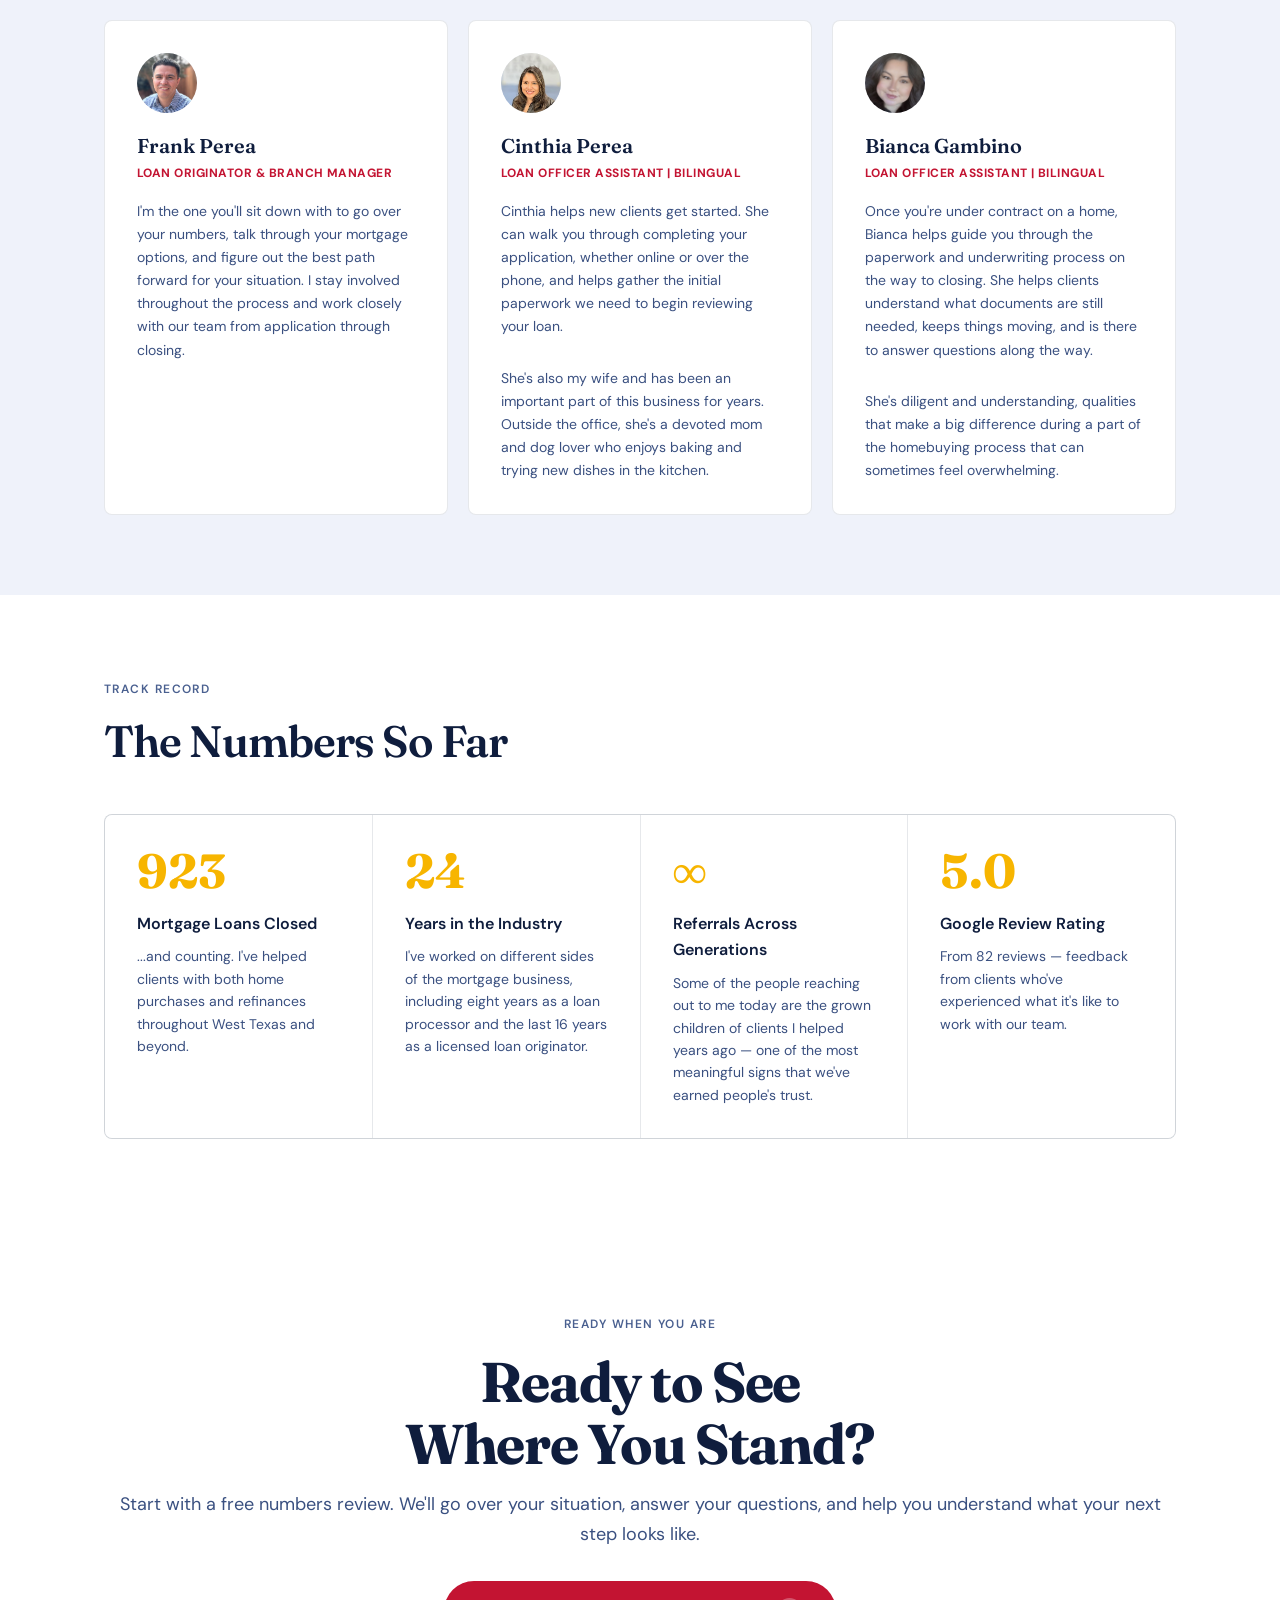
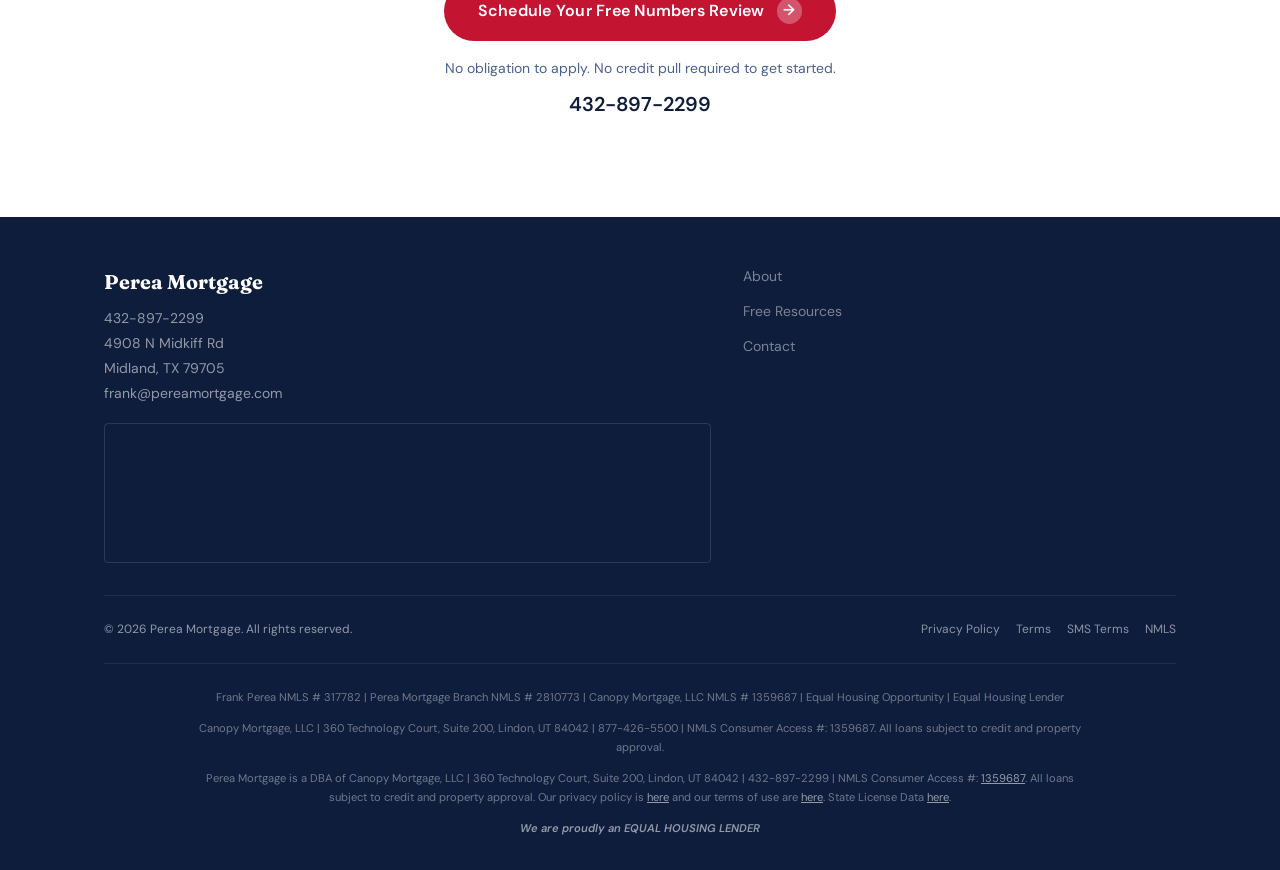
==== commit 0c214eeb: "Move Tall City Title closing photo to second in the gallery Co-Authored-By: Claude Opus 5.5 <noreply" ====
--- a/about.html
+++ b/about.html
@@ -183,11 +183,11 @@
         </div>
         <div class="closings-grid">
           <img src="images/closing-1.jpg" alt="Perea Mortgage clients celebrating their home closing with a We Closed sign" width="800" height="1000" loading="lazy">
+          <img src="images/closing-6.jpg" alt="Perea Mortgage clients celebrating at the title company with a Just Closed sign" width="800" height="1000" loading="lazy">
           <img src="images/closing-2.jpg" alt="Perea Mortgage clients celebrating their home closing with a We Closed sign" width="800" height="1000" loading="lazy">
           <img src="images/closing-3.jpg" alt="Perea Mortgage clients celebrating their home closing with a We Closed sign" width="800" height="1000" loading="lazy">
           <img src="images/closing-4.jpg" alt="Perea Mortgage client celebrating his home closing with a Cerré sign" width="800" height="1000" loading="lazy">
           <img src="images/closing-5.jpg" alt="A family celebrating their home closing, holding their new keys and a We Closed sign" width="800" height="1000" loading="lazy">
-          <img src="images/closing-6.jpg" alt="Perea Mortgage clients celebrating at the title company with a Just Closed sign" width="800" height="1000" loading="lazy">
         </div>
       </div>
       <div class="reviews-footer" style="justify-content:center; max-width:820px; margin-left:auto; margin-right:auto;">
--- a/styles.css
+++ b/styles.css
@@ -787,7 +787,7 @@
 }
 .about-photo__label { font-size: var(--fs-sm); text-align: center; }
 .about-photo img { width: 100%; height: 100%; object-fit: cover; object-position: center 15%; display: block; }
-.about-photo--split { display: grid; grid-template-columns: 1fr 1fr; gap: 2px; }
+.about-photo--split { display: grid; grid-template-columns: repeat(3, 1fr); gap: 2px; }
 .about-photo--split .about-photo__cell { width: 100%; height: 100%; overflow: hidden; }
 .about-photo--split .about-photo__cell img { width: 100%; height: 100%; object-fit: cover; object-position: center 15%; display: block; }
 
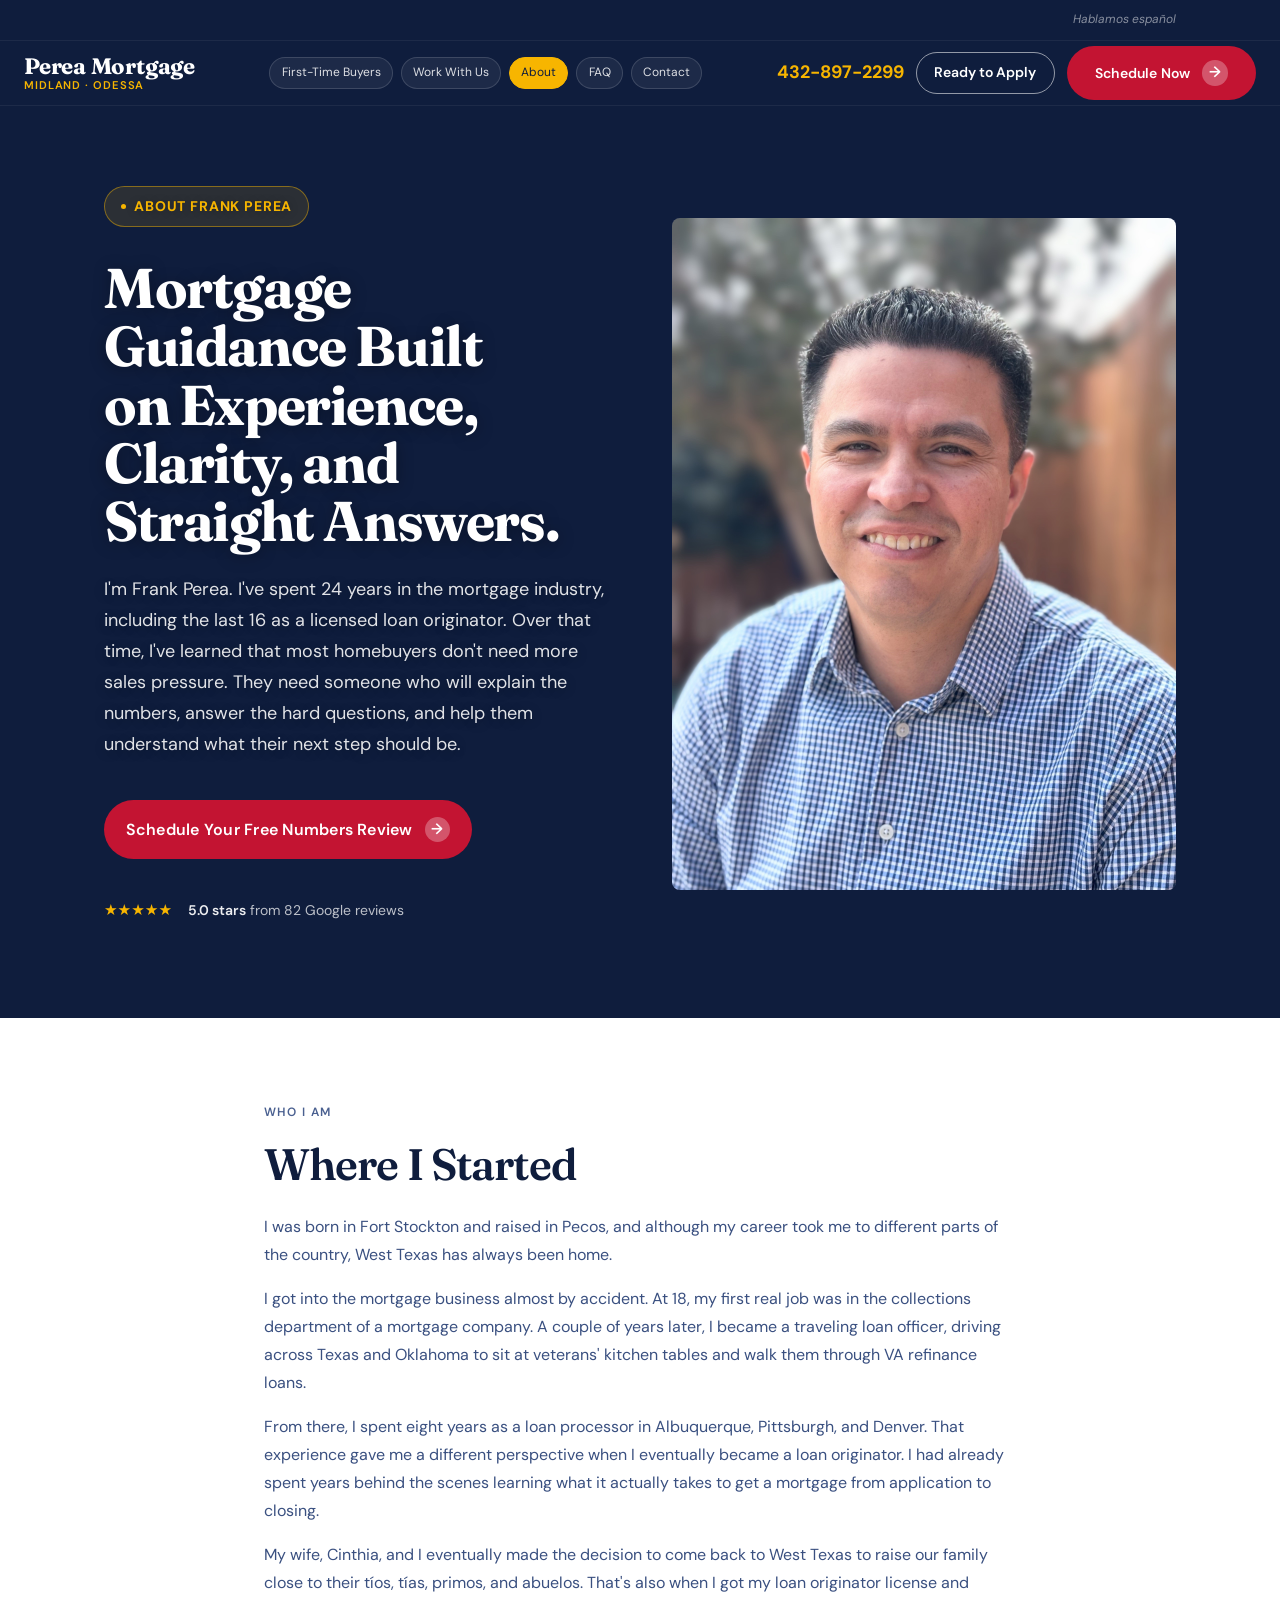
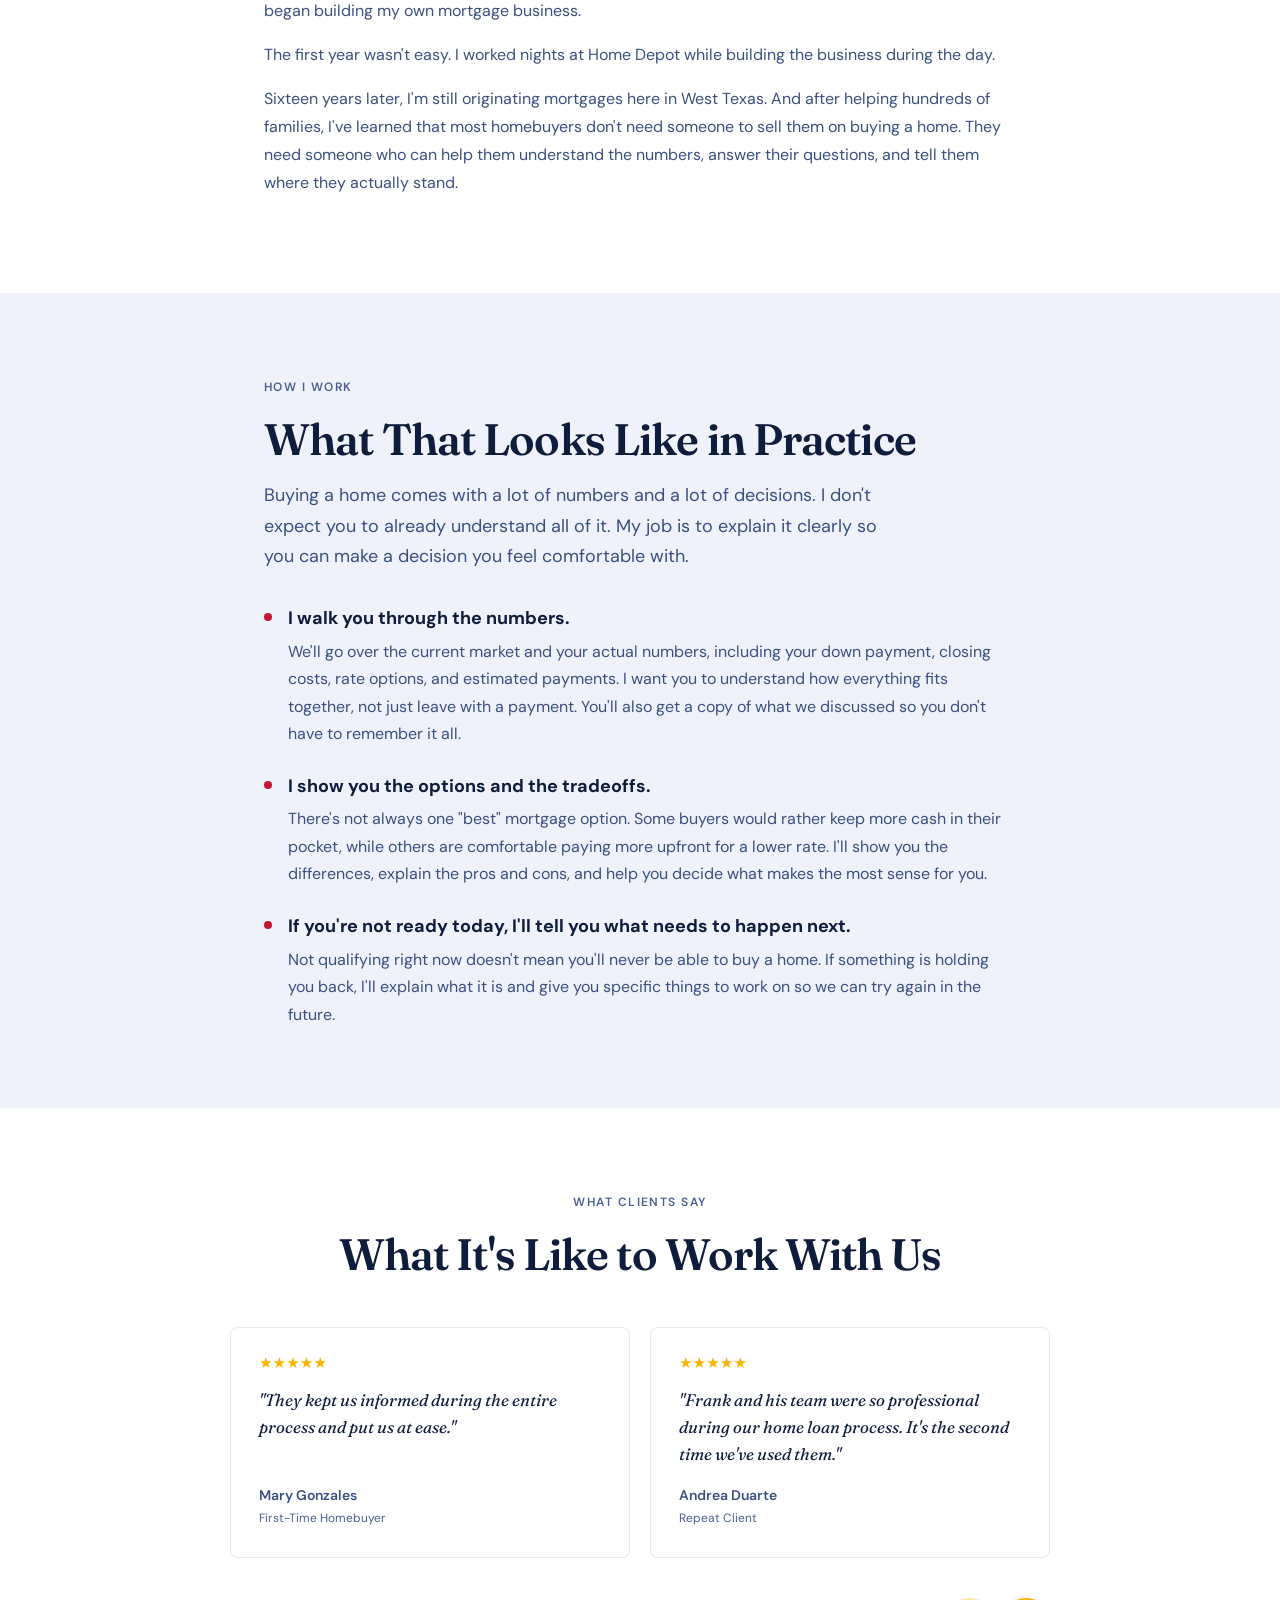
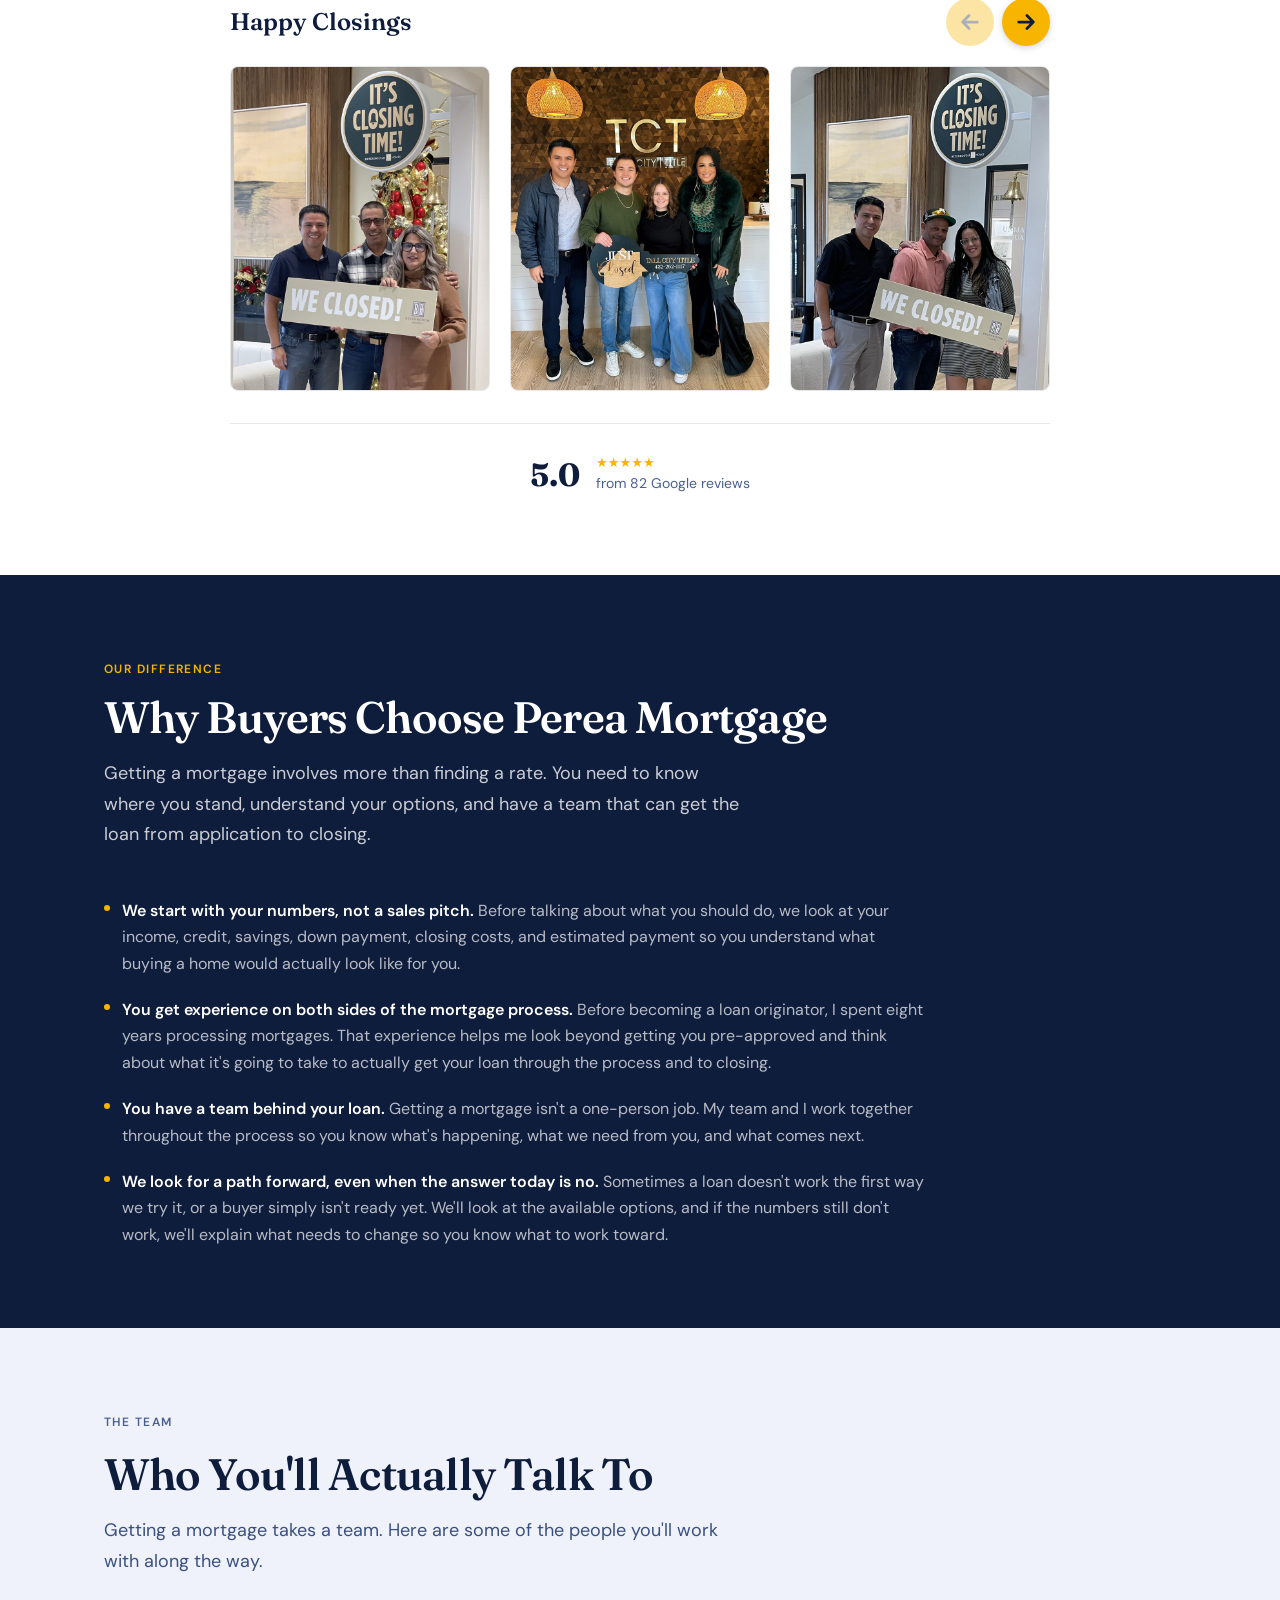
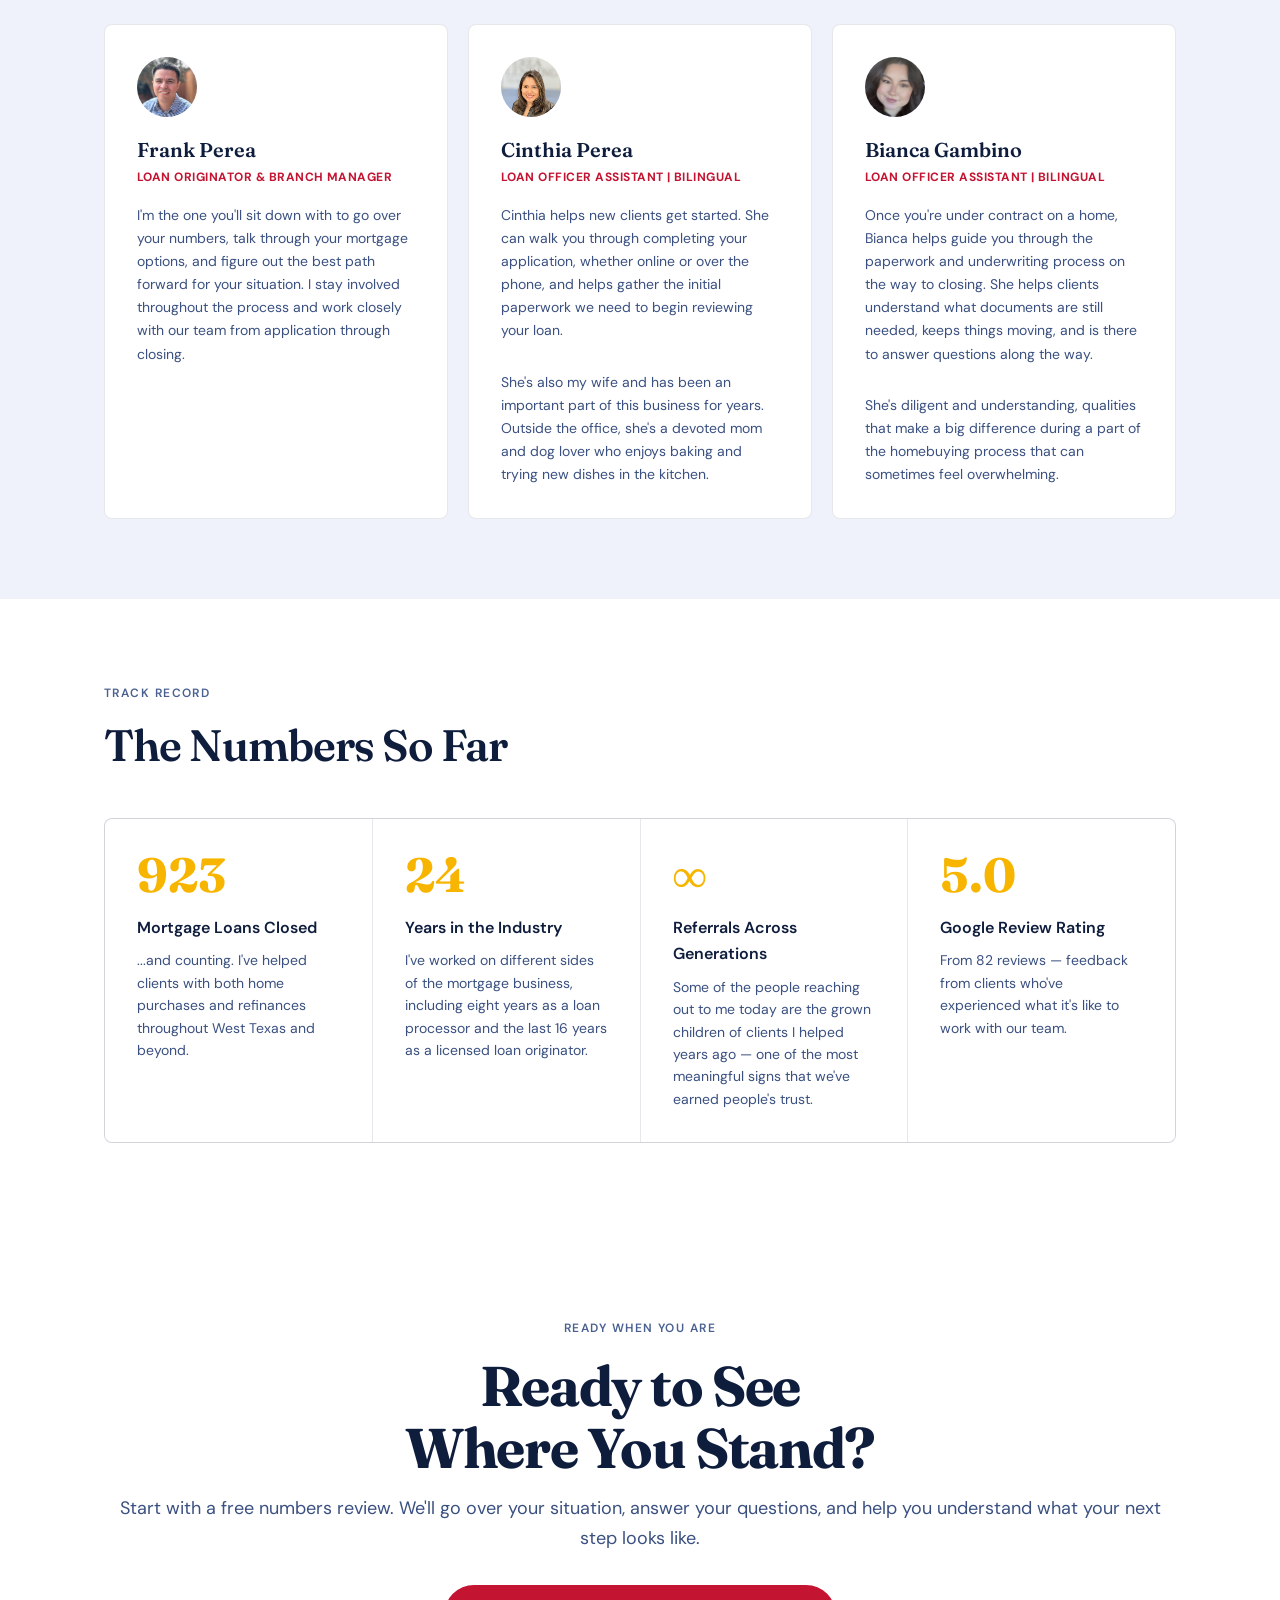
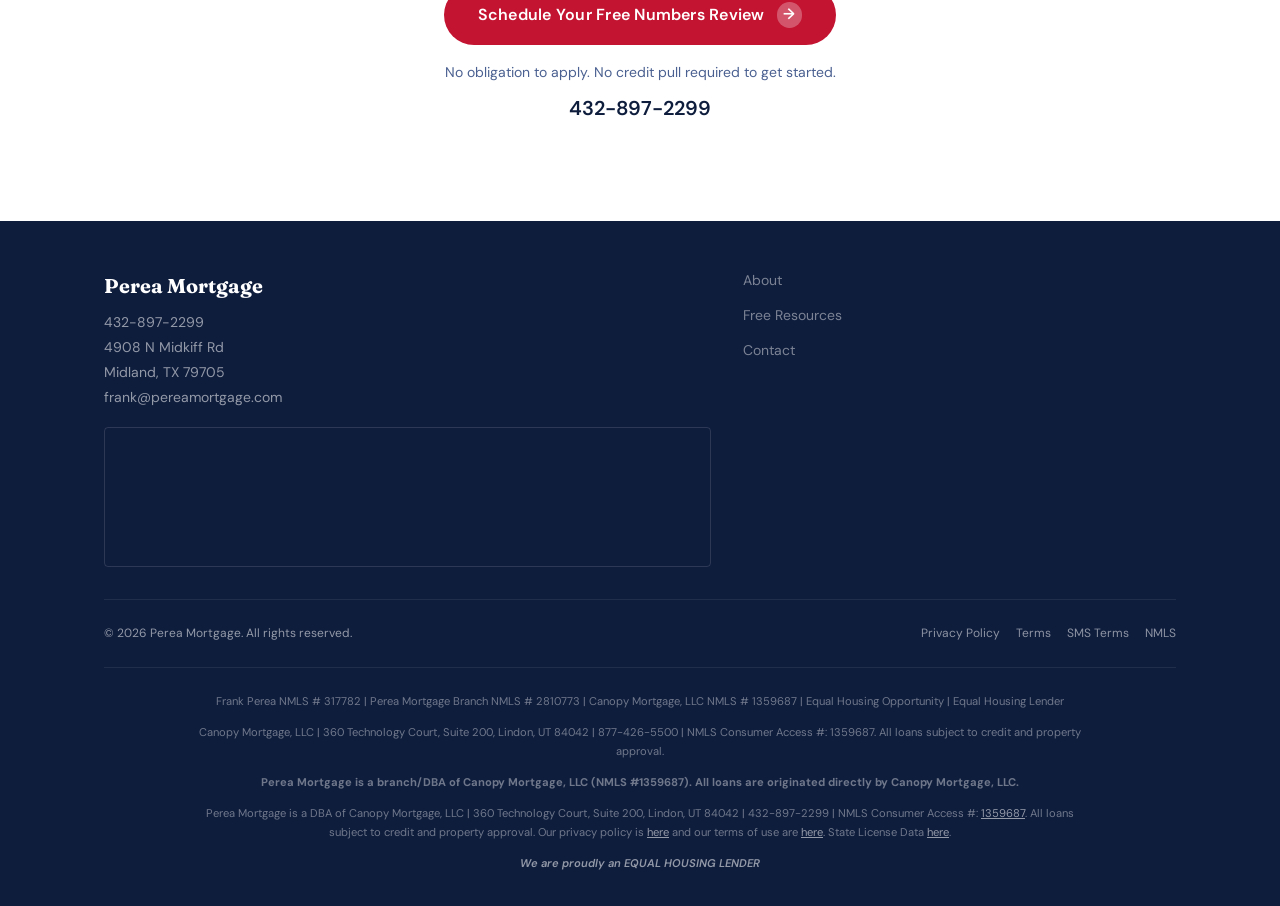
==== commit 6ecf6d76: "Add Privacy Policy page and Canopy branch disclosure for SMS approval Co-Authored-By: Claude Opus 5." ====
--- a/about.html
+++ b/about.html
@@ -347,7 +347,7 @@
       <div class="footer__bottom">
         <p class="footer__copy">© 2026 Perea Mortgage. All rights reserved.</p>
         <div class="footer__legal">
-          <a href="https://www.canopymortgage.com/privacy-policy/" target="_blank" rel="noopener">Privacy Policy</a>
+          <a href="/privacy">Privacy Policy</a>
           <a href="https://canopymortgage.com/terms-of-use/" target="_blank" rel="noopener">Terms</a>
           <a href="/sms-terms">SMS Terms</a>
           <a href="http://www.nmlsconsumeraccess.org/EntityDetails.aspx/COMPANY/1359687" target="_blank" rel="noopener">NMLS</a>
@@ -356,7 +356,8 @@
       <div class="footer__disclosure">
         <p>Frank Perea NMLS # 317782 | Perea Mortgage Branch NMLS # 2810773 | Canopy Mortgage, LLC NMLS # 1359687 | Equal Housing Opportunity | Equal Housing Lender</p>
         <p>Canopy Mortgage, LLC | 360 Technology Court, Suite 200, Lindon, UT 84042 | 877-426-5500 | NMLS Consumer Access #: 1359687. All loans subject to credit and property approval.</p>
-        <p>Perea Mortgage is a DBA of Canopy Mortgage, LLC | 360 Technology Court, Suite 200, Lindon, UT 84042 | 432-897-2299 | NMLS Consumer Access #: <a href="http://www.nmlsconsumeraccess.org/EntityDetails.aspx/COMPANY/1359687" target="_blank" rel="noopener">1359687</a>. All loans subject to credit and property approval. Our privacy policy is <a href="https://www.canopymortgage.com/privacy-policy/" target="_blank" rel="noopener">here</a> and our terms of use are <a href="https://canopymortgage.com/terms-of-use/" target="_blank" rel="noopener">here</a>. State License Data <a href="http://www.canopymortgage.com/state-licenses/" target="_blank" rel="noopener">here</a>.</p>
+        <p><strong>Perea Mortgage is a branch/DBA of Canopy Mortgage, LLC (NMLS #1359687). All loans are originated directly by Canopy Mortgage, LLC.</strong></p>
+        <p>Perea Mortgage is a DBA of Canopy Mortgage, LLC | 360 Technology Court, Suite 200, Lindon, UT 84042 | 432-897-2299 | NMLS Consumer Access #: <a href="http://www.nmlsconsumeraccess.org/EntityDetails.aspx/COMPANY/1359687" target="_blank" rel="noopener">1359687</a>. All loans subject to credit and property approval. Our privacy policy is <a href="/privacy">here</a> and our terms of use are <a href="https://canopymortgage.com/terms-of-use/" target="_blank" rel="noopener">here</a>. State License Data <a href="http://www.canopymortgage.com/state-licenses/" target="_blank" rel="noopener">here</a>.</p>
         <p>We are proudly an EQUAL HOUSING LENDER</p>
       </div>
     </div>
--- a/styles.css
+++ b/styles.css
@@ -465,22 +465,20 @@
   display: inline-flex;
   align-items: center;
   justify-content: center;
-  width: 2.75rem;
-  height: 2.75rem;
+  width: 3rem;
+  height: 3rem;
   border-radius: 50%;
-  background: var(--bg);
-  border: 1px solid var(--border);
-  color: var(--text);
-  font-size: 1.15rem;
+  border: none;
+  /* the arrow is drawn as a bold icon; the text arrow in the HTML is hidden */
+  font-size: 0;
+  background: var(--c-gold) url("data:image/svg+xml,%3Csvg xmlns='http://www.w3.org/2000/svg' viewBox='0 0 24 24' fill='none' stroke='%230F1D3D' stroke-width='3' stroke-linecap='round' stroke-linejoin='round'%3E%3Cpath d='M4 12h16M13 5l7 7-7 7'/%3E%3C/svg%3E") center / 1.4rem no-repeat;
+  box-shadow: 0 2px 6px rgba(15,29,61,.18);
   cursor: pointer;
-  transition: background .15s, border-color .15s, color .15s, opacity .15s;
-}
-.closings__btn:hover:not(:disabled) {
-  background: var(--c-navy);
-  border-color: var(--c-navy);
-  color: #fff;
-}
-.closings__btn:disabled { opacity: .35; cursor: default; }
+  transition: background-color .15s, opacity .15s, transform .15s;
+}
+.closings__btn[data-dir="-1"] { transform: scaleX(-1); }
+.closings__btn:hover:not(:disabled) { background-color: var(--c-gold-dark); }
+.closings__btn:disabled { opacity: .35; cursor: default; box-shadow: none; }
 .closings-grid {
   display: flex;
   gap: var(--sp-5);
@@ -790,6 +788,8 @@
 .about-photo--split { display: grid; grid-template-columns: repeat(3, 1fr); gap: 2px; }
 .about-photo--split .about-photo__cell { width: 100%; height: 100%; overflow: hidden; }
 .about-photo--split .about-photo__cell img { width: 100%; height: 100%; object-fit: cover; object-position: center 15%; display: block; }
+
+.calendar-box { background: var(--bg-alt); border-radius: var(--radius-lg); padding: var(--sp-5); }
 
 .about-text .sec-head { margin-bottom: var(--sp-5); }
 .about-text p { font-size: var(--fs-base); color: var(--text-mid); line-height: 1.75; margin-bottom: var(--sp-4); }
@@ -1224,6 +1224,8 @@
   .blog-grid        { grid-template-columns: 1fr; }
   .process-row      { grid-template-columns: 1fr; }
   .hero__ctas       { flex-direction: column; }
+  /* the booking calendar needs about 310px of width to show all seven days */
+  .calendar-box     { padding: var(--sp-2) var(--sp-1); }
   .btn              { white-space: normal; text-align: center; }
   .nav__inner       { height: auto; padding-block: var(--sp-3); flex-wrap: wrap; row-gap: var(--sp-3); }
   .nav__right       { margin-left: auto; }
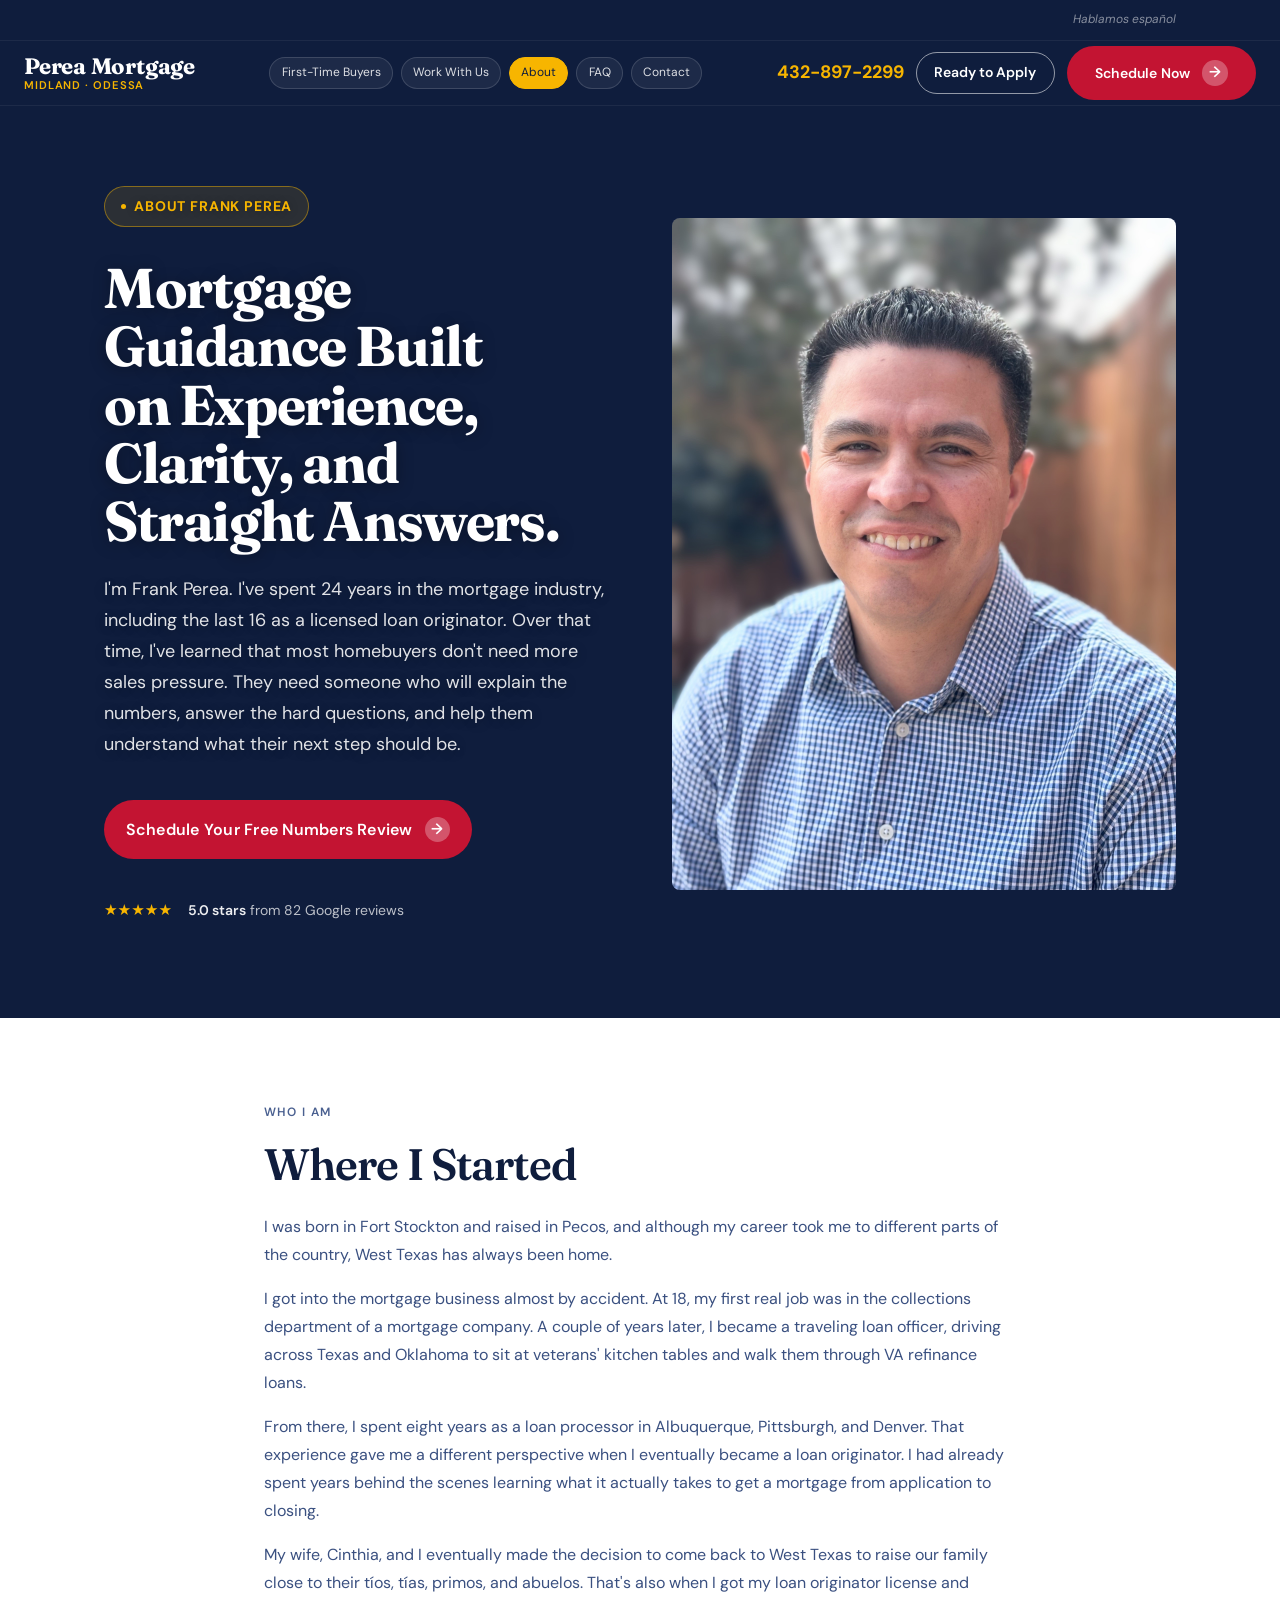
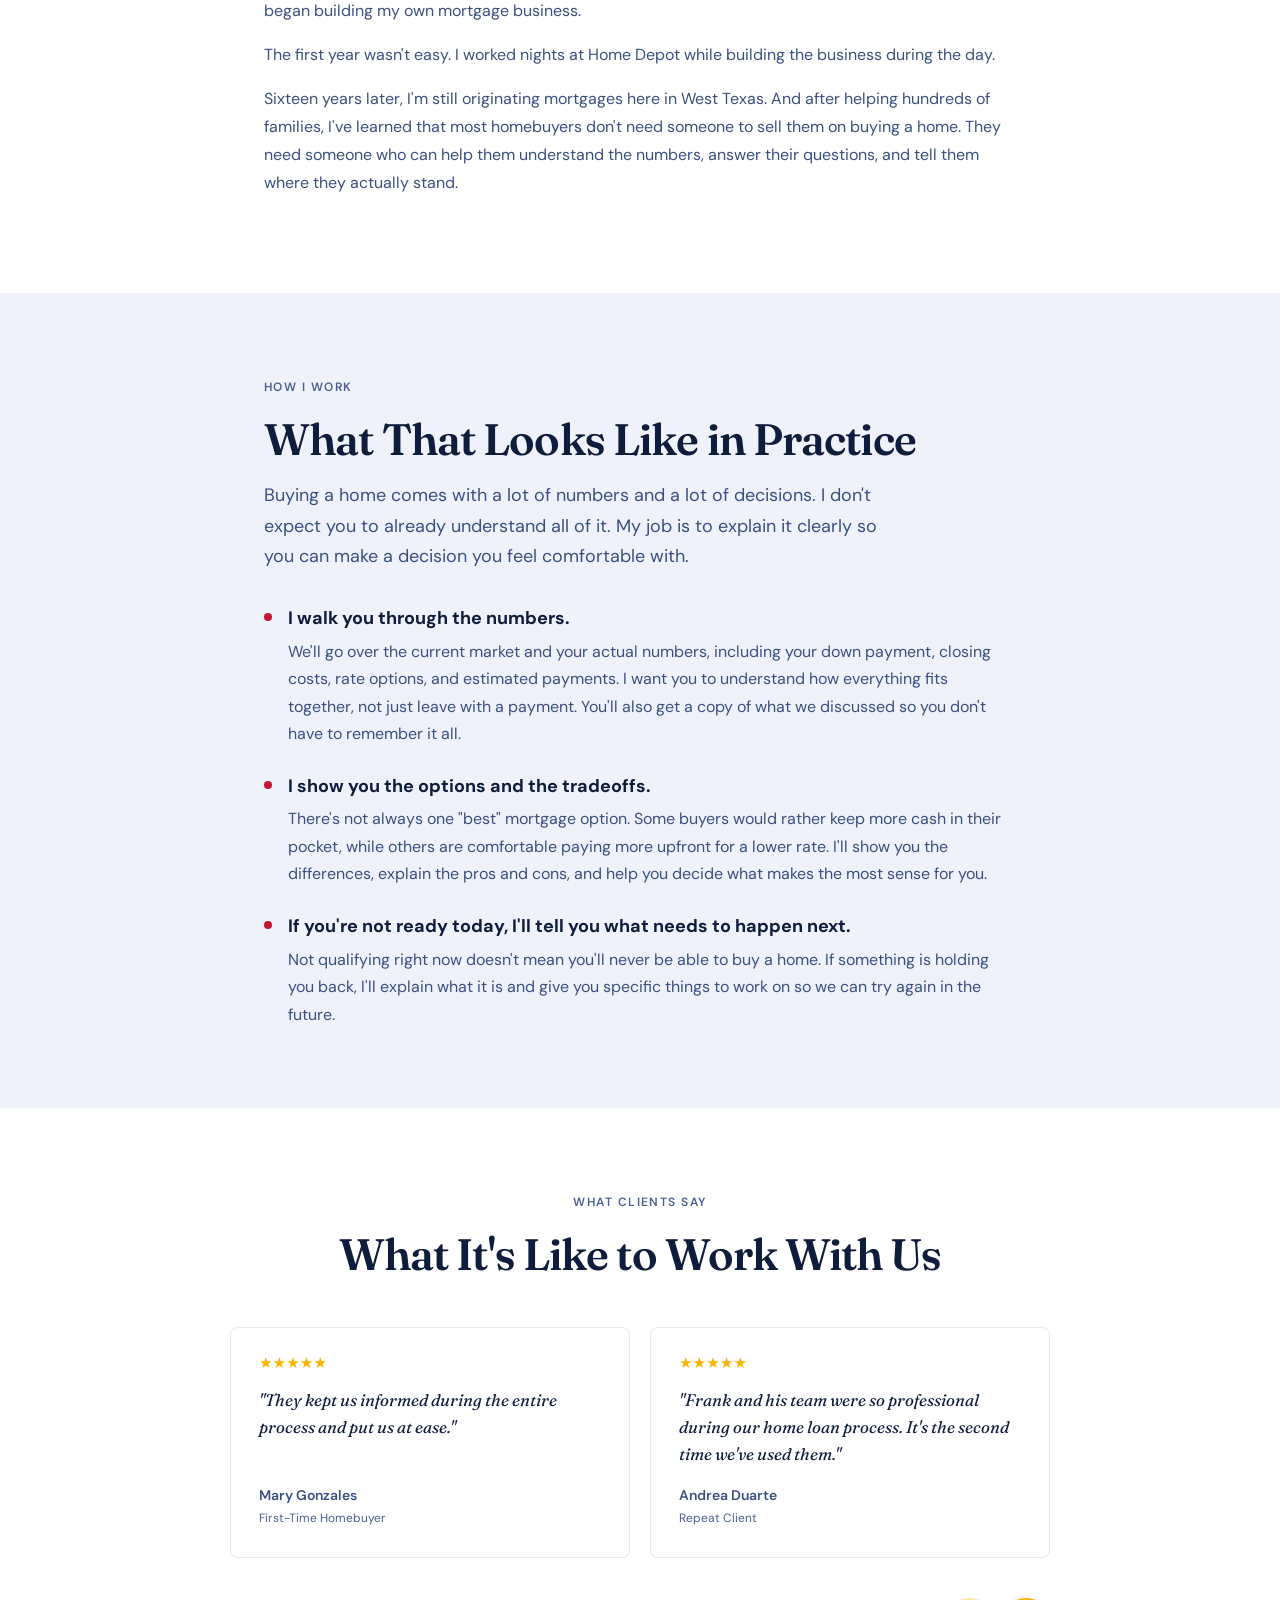
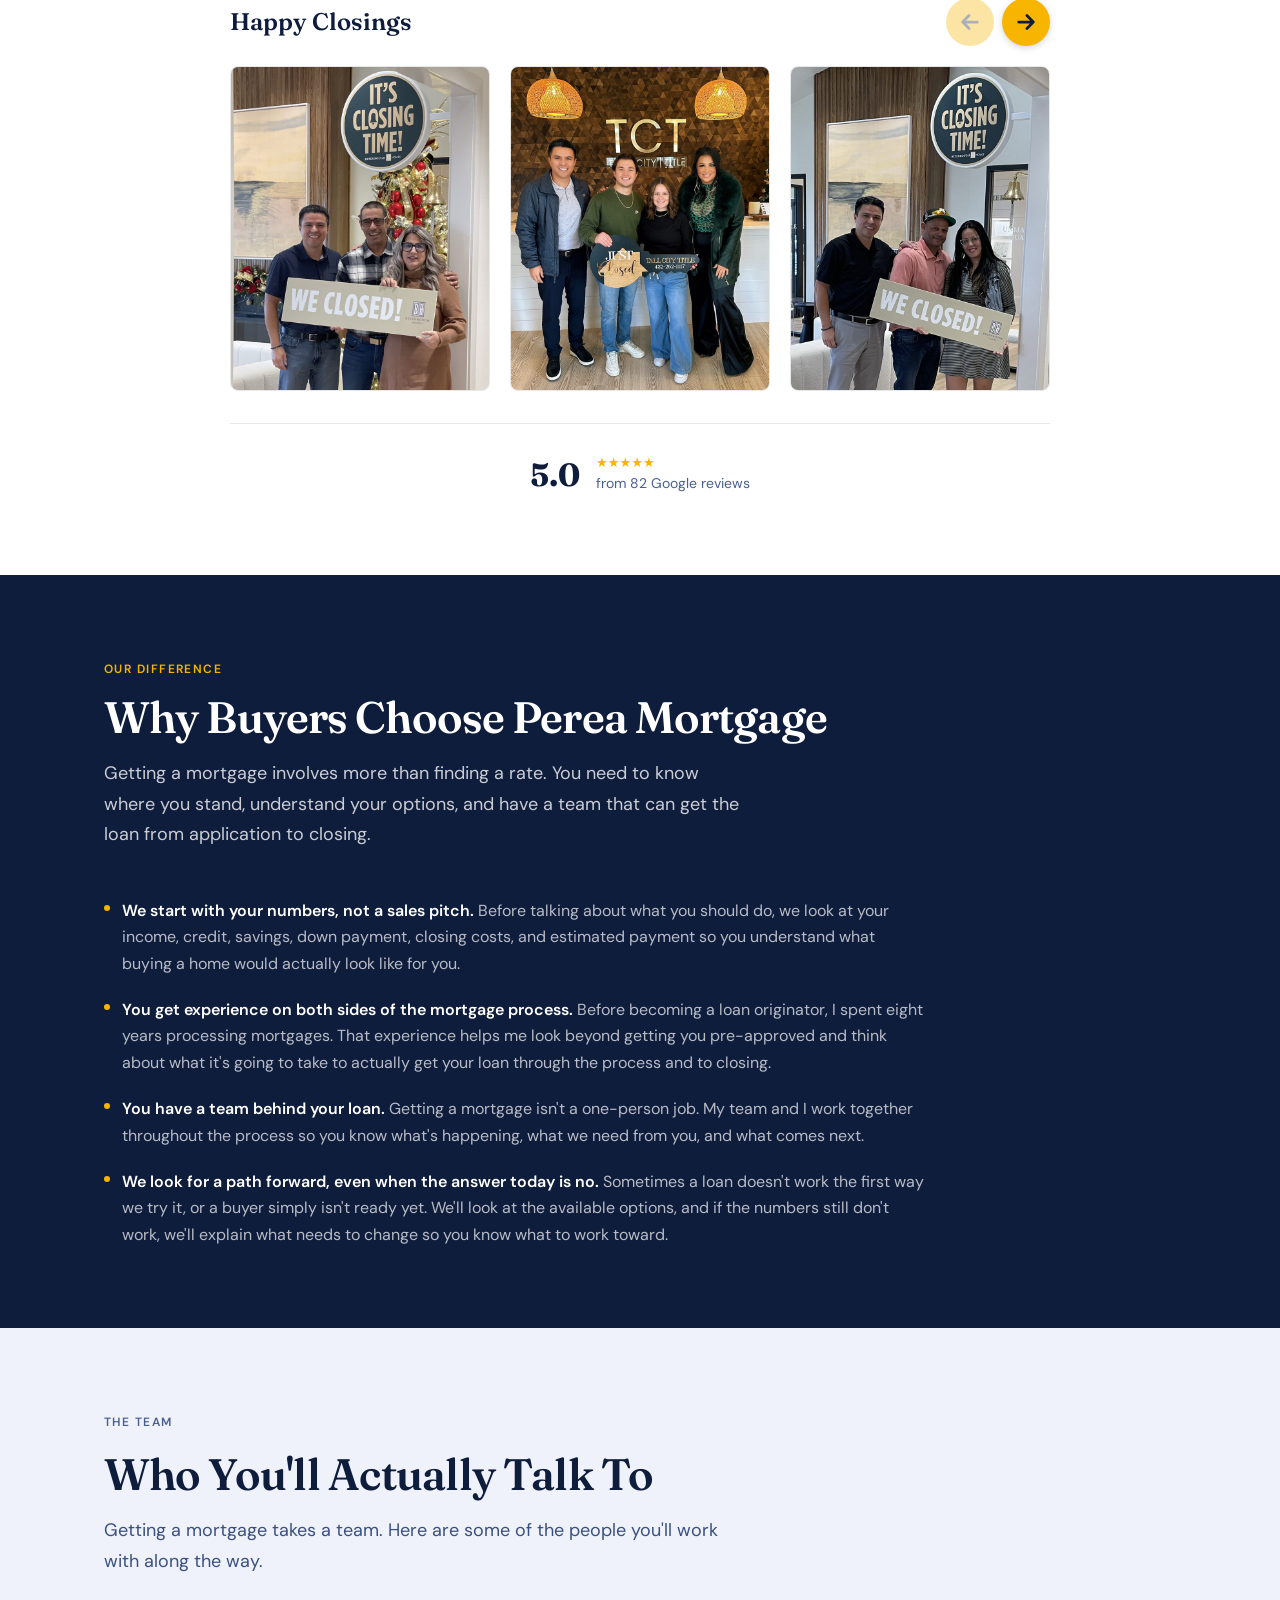
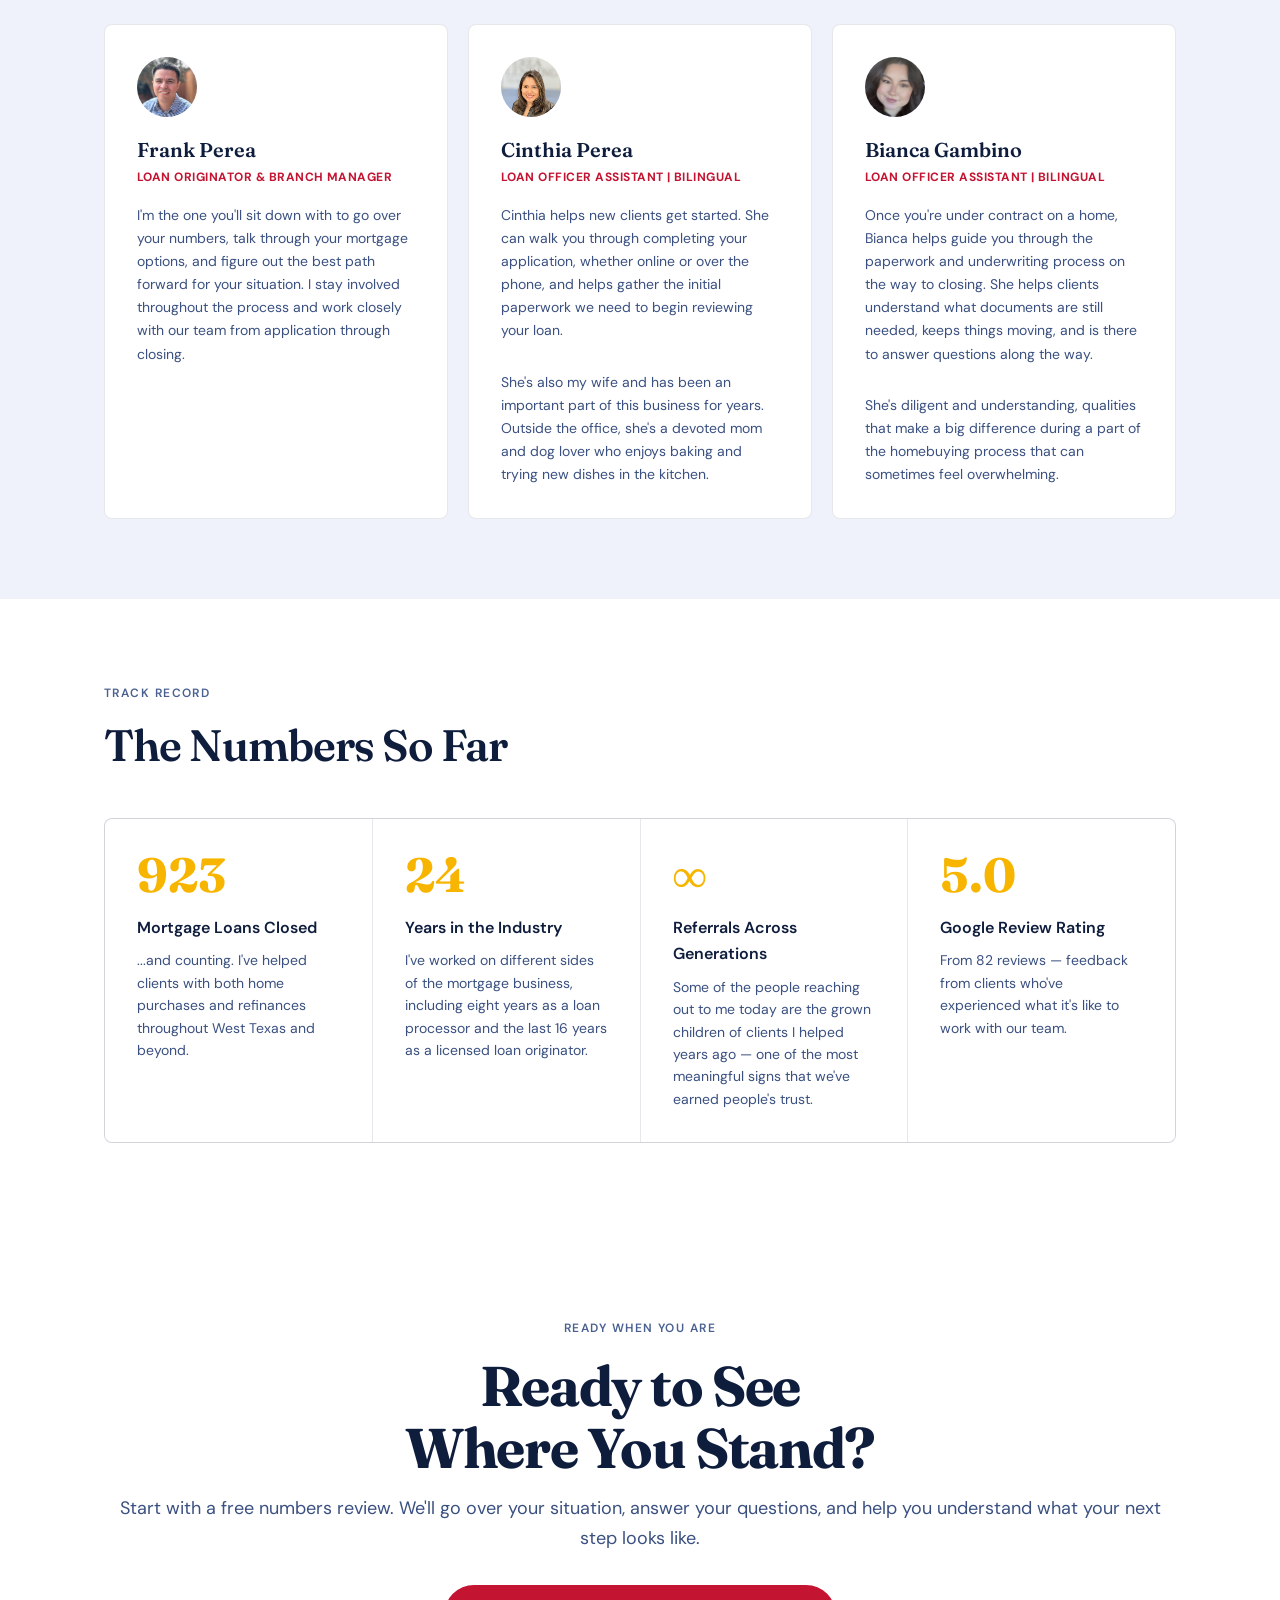
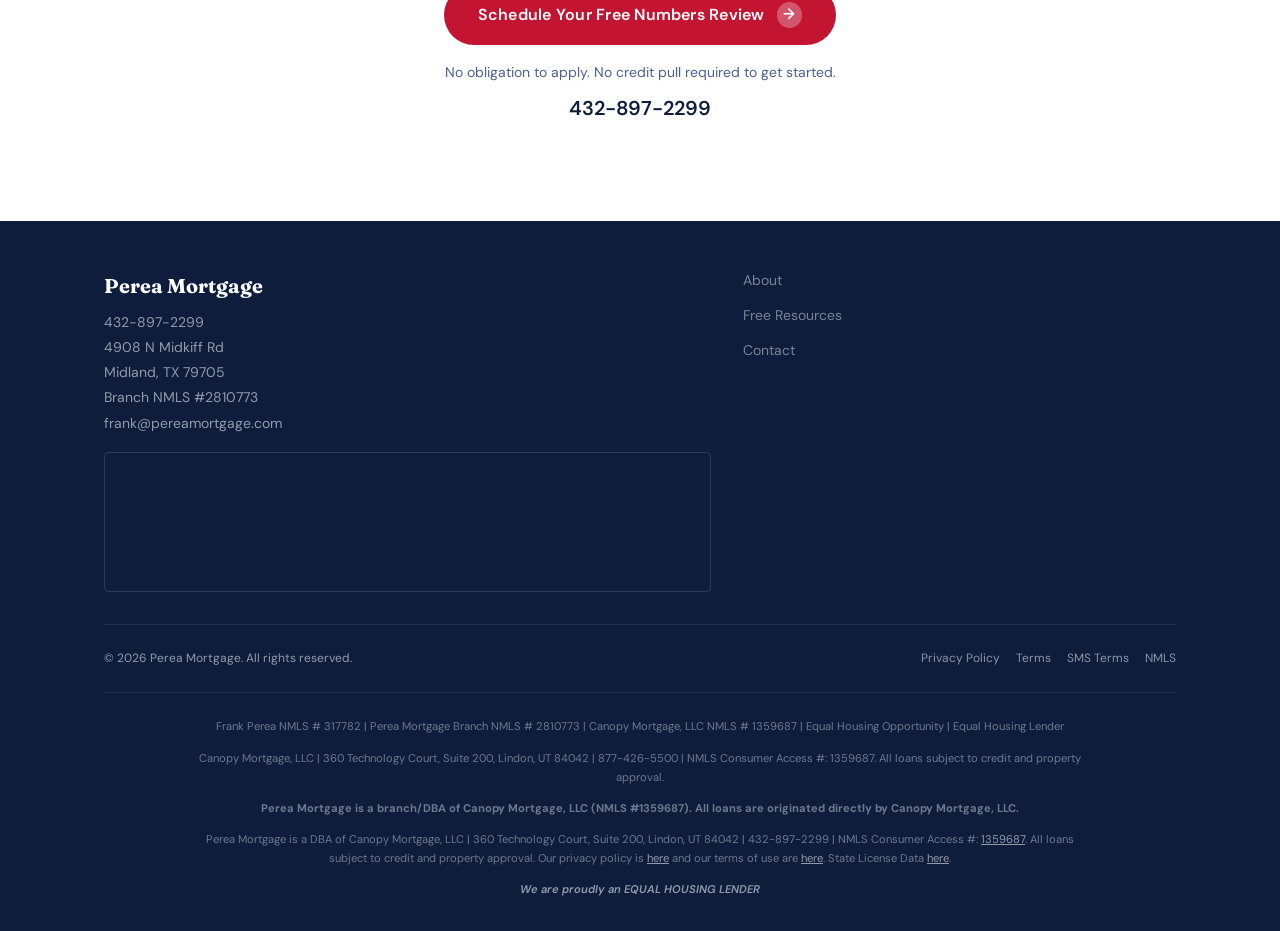
==== commit a4eaf4c9: "Show the branch NMLS under the office address in the contact section Co-Authored-By: Claude Opus 5.5" ====
--- a/about.html
+++ b/about.html
@@ -332,6 +332,7 @@
             <a href="tel:4328972299">432-897-2299</a><br>
             4908 N Midkiff Rd<br>
             Midland, TX 79705<br>
+            Branch NMLS #2810773<br>
             <a href="mailto:frank@pereamortgage.com">frank@pereamortgage.com</a>
           </div>
           <div class="footer__map">
